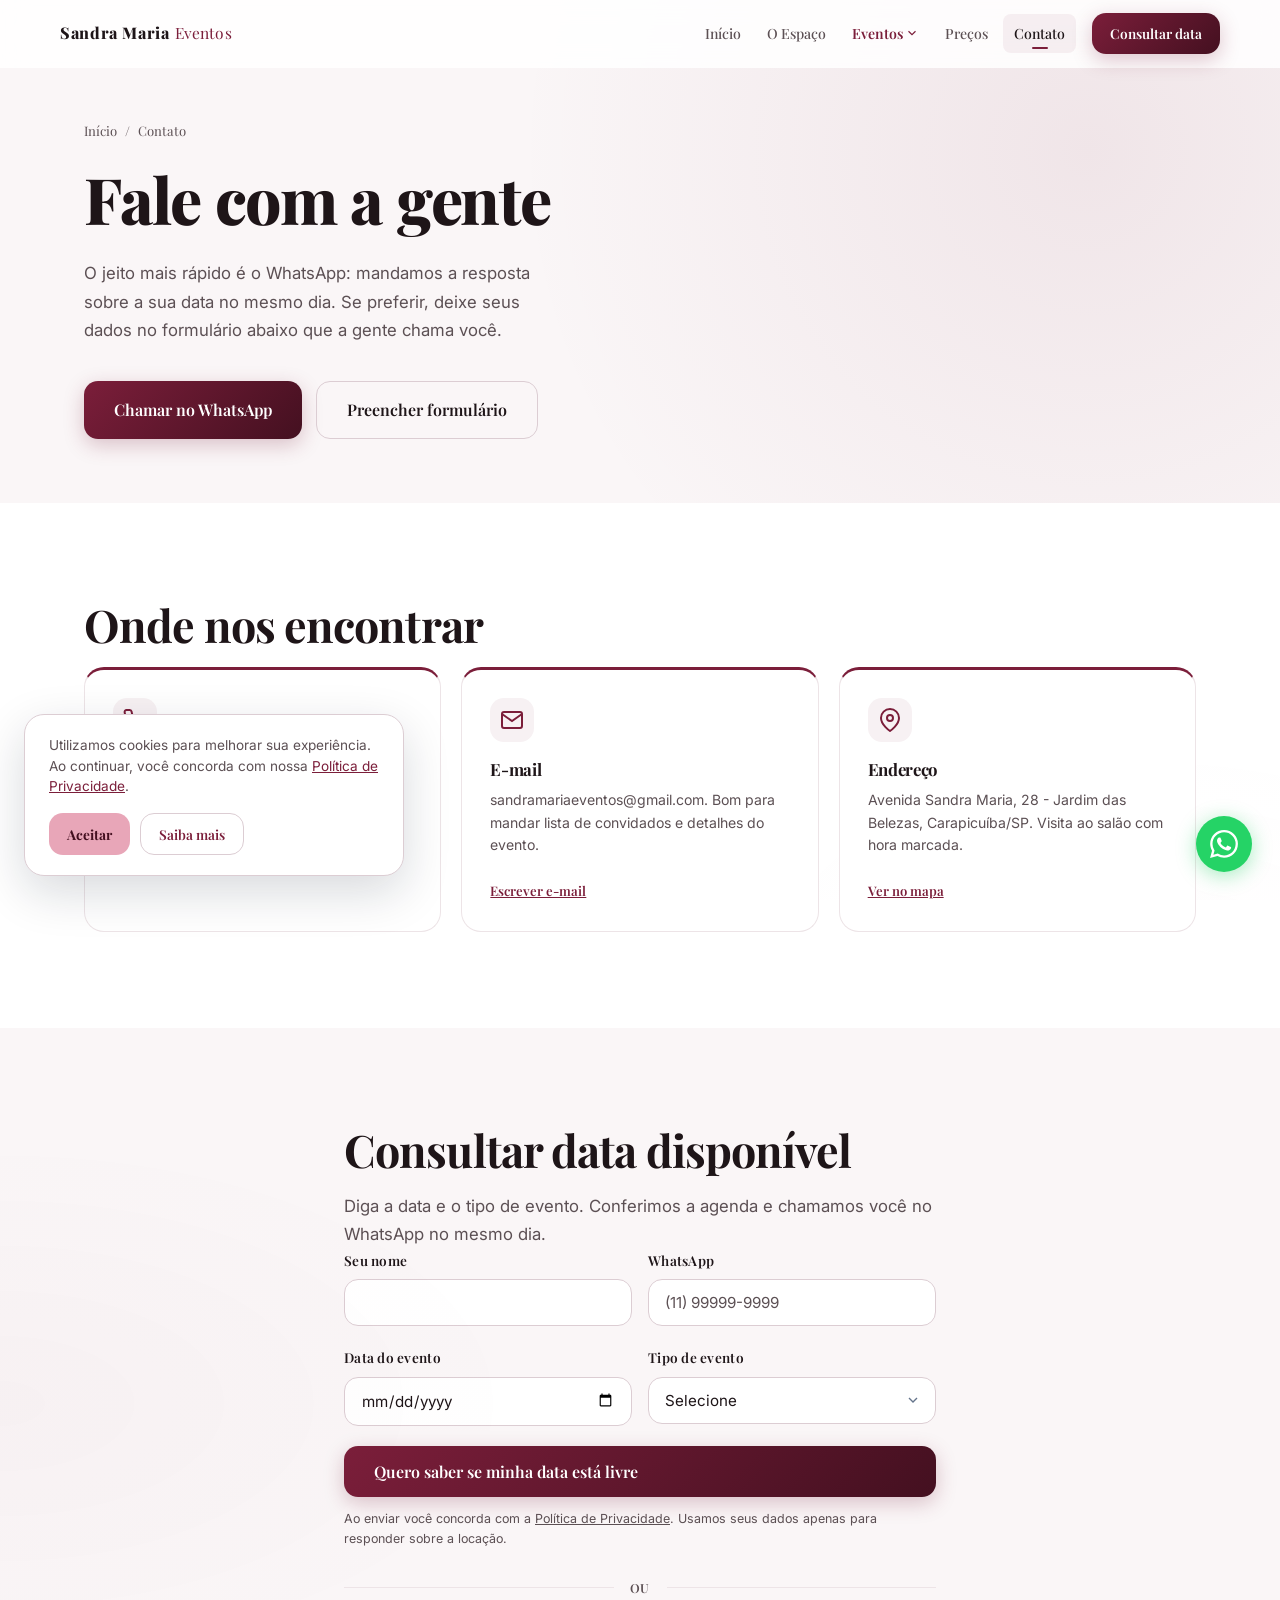
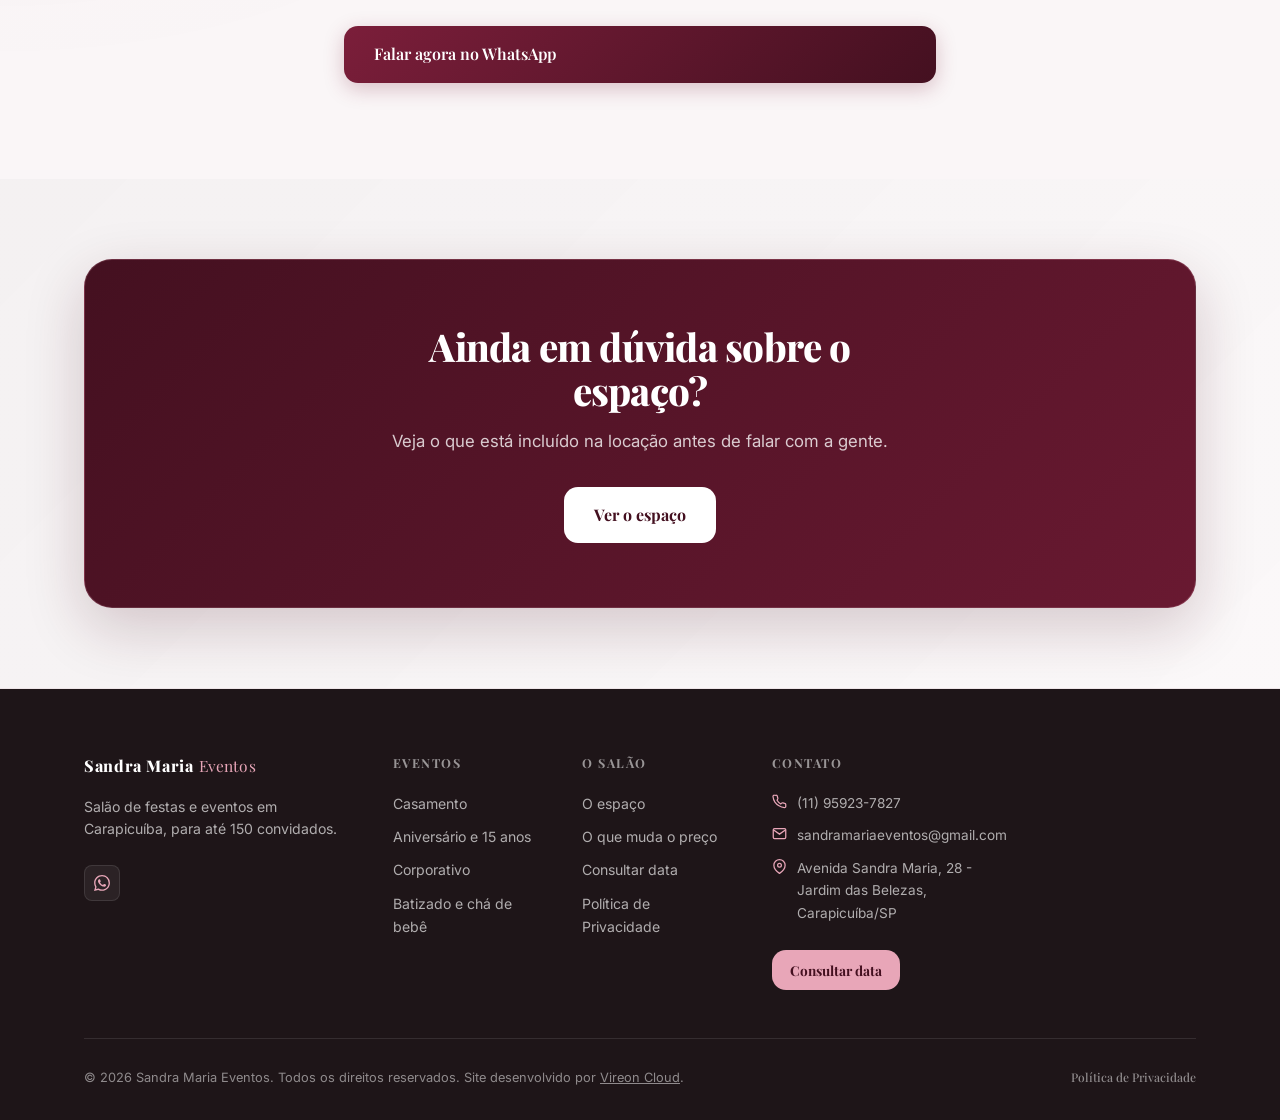
==== contato/index.html @ ad1a2544 "feat: site institucional Salao Sandra Maria Eventos Site estatico de 10 paginas para locacao do sala" ====
<!DOCTYPE html>
<html lang="pt-BR">
<head>
  <meta charset="UTF-8">
  <meta name="viewport" content="width=device-width, initial-scale=1.0">
  <meta name="description" content="Fale com o Salão Sandra Maria em Carapicuíba: WhatsApp (11) 95923-7827, e-mail e endereço na Avenida Sandra Maria, 28. Consulte a data da sua festa.">
  <meta name="theme-color" content="#7B1E3A">

  <link rel="icon" type="image/x-icon" href="/images/favicon.ico">
  <link rel="icon" type="image/svg+xml" href="/images/brand/favicon.svg">
  <link rel="icon" type="image/png" sizes="32x32" href="/images/favicon-32x32.png">
  <link rel="icon" type="image/png" sizes="16x16" href="/images/favicon-16x16.png">
  <link rel="icon" type="image/png" sizes="192x192" href="/images/favicon-192.png">
  <link rel="apple-touch-icon" sizes="180x180" href="/images/apple-touch-icon.png">
  <link rel="manifest" href="/site.webmanifest">

  <meta name="robots" content="index, follow">
  <title>Contato e Consulta de Data | Sandra Maria Eventos</title>
  <link rel="canonical" href="https://sandramariaeventos.com.br/contato">

  <meta property="og:type" content="website">
  <meta property="og:title" content="Contato e Consulta de Data | Sandra Maria Eventos">
  <meta property="og:description" content="WhatsApp (11) 95923-7827, e-mail e endereço do salão em Carapicuíba. Consulte a data da sua festa.">
  <meta property="og:url" content="https://sandramariaeventos.com.br/contato">
  <meta property="og:site_name" content="Sandra Maria Eventos">
  <meta property="og:image" content="https://sandramariaeventos.com.br/images/og-image.png">
  <meta name="twitter:card" content="summary_large_image">
  <meta name="twitter:title" content="Contato e Consulta de Data | Sandra Maria Eventos">
  <meta name="twitter:description" content="WhatsApp (11) 95923-7827, e-mail e endereço do salão em Carapicuíba. Consulte a data da sua festa.">
  <meta name="twitter:image" content="https://sandramariaeventos.com.br/images/og-image.png">

  <link rel="preconnect" href="https://fonts.googleapis.com">
  <link rel="preload" as="style" href="https://fonts.googleapis.com/css2?family=Playfair+Display:wght@600;700;800;900&family=Inter:wght@400;500;600;700&display=swap">
  <link rel="preconnect" href="https://fonts.gstatic.com" crossorigin>
  <link rel="stylesheet" href="https://fonts.googleapis.com/css2?family=Playfair+Display:wght@600;700;800;900&family=Inter:wght@400;500;600;700&display=swap" media="print" onload="this.media='all'">
  <noscript><link rel="stylesheet" href="https://fonts.googleapis.com/css2?family=Playfair+Display:wght@600;700;800;900&family=Inter:wght@400;500;600;700&display=swap"></noscript>
  <link rel="stylesheet" href="/css/styles.css">

  <script type="application/ld+json">
  {
    "@context": "https://schema.org",
    "@type": ["LocalBusiness", "EventVenue"],
    "name": "Salão de Festas e Eventos Sandra Maria",
    "url": "https://sandramariaeventos.com.br/contato",
    "description": "Contato do salão de festas Sandra Maria, em Carapicuíba/SP: WhatsApp, e-mail e endereço para consultar datas de locação.",
    "telephone": "+5511959237827",
    "email": "sandramariaeventos@gmail.com",
    "maximumAttendeeCapacity": 150,
    "areaServed": "Carapicuíba, Barueri, Osasco, Jandira e região",
    "address": {
      "@type": "PostalAddress",
      "streetAddress": "Avenida Sandra Maria, 28 - Jardim das Belezas",
      "addressLocality": "Carapicuíba",
      "addressRegion": "SP",
      "addressCountry": "BR"
    },
    "contactPoint": {
      "@type": "ContactPoint",
      "contactType": "reservas",
      "telephone": "+5511959237827",
      "email": "sandramariaeventos@gmail.com",
      "availableLanguage": "Português do Brasil"
    }
  }
  </script>
</head>
<body>

<main>

<section class="page-hero">
  <div class="container">
    <div class="page-hero__content">
      <nav class="page-hero__breadcrumb" aria-label="Trilha de navegação">
        <a href="/">Início</a> <span>/</span> Contato
      </nav>
      <h1 class="hero__title">Fale com a gente</h1>
      <p class="hero__text">
        O jeito mais rápido é o WhatsApp: mandamos a resposta sobre a sua data no mesmo dia.
        Se preferir, deixe seus dados no formulário abaixo que a gente chama você.
      </p>
      <div class="hero__actions">
        <a href="https://wa.me/5511959237827?text=Ol%C3%A1!%20Vim%20pelo%20site%20e%20quero%20consultar%20uma%20data%20no%20Sal%C3%A3o%20Sandra%20Maria." target="_blank" rel="noopener" class="btn btn--primary btn--lg">Chamar no WhatsApp</a>
        <a href="#leadForm" class="btn btn--ghost btn--lg">Preencher formulário</a>
      </div>
    </div>
  </div>
</section>

<section class="section">
  <div class="container">
    <h2 class="section-title">Onde nos encontrar</h2>
    <div class="solutions-grid sr-stagger">
      <article class="card">
        <div class="card__icon" aria-hidden="true">
          <svg width="24" height="24" viewBox="0 0 24 24" fill="none" stroke="currentColor" stroke-width="2"><path d="M22 16.92v3a2 2 0 0 1-2.18 2 19.79 19.79 0 0 1-8.63-3.07A19.5 19.5 0 0 1 4.69 13a19.79 19.79 0 0 1-3.07-8.67A2 2 0 0 1 3.6 2h3a2 2 0 0 1 2 1.72 12.84 12.84 0 0 0 .7 2.81 2 2 0 0 1-.45 2.11L8.09 9.91a16 16 0 0 0 6 6l1.27-1.27a2 2 0 0 1 2.11-.45 12.84 12.84 0 0 0 2.81.7A2 2 0 0 1 22 16.92z"/></svg>
        </div>
        <h3 class="card__title">WhatsApp e telefone</h3>
        <p class="card__text">(11) 95923-7827. É o mesmo número para ligação e mensagem.</p>
        <a href="https://wa.me/5511959237827?text=Ol%C3%A1!%20Vim%20pelo%20site%20e%20quero%20consultar%20uma%20data%20no%20Sal%C3%A3o%20Sandra%20Maria." target="_blank" rel="noopener" class="card__link">Abrir conversa</a>
      </article>

      <article class="card">
        <div class="card__icon" aria-hidden="true">
          <svg width="24" height="24" viewBox="0 0 24 24" fill="none" stroke="currentColor" stroke-width="2"><path d="M4 4h16c1.1 0 2 .9 2 2v12c0 1.1-.9 2-2 2H4c-1.1 0-2-.9-2-2V6c0-1.1.9-2 2-2z"/><polyline points="22,6 12,13 2,6"/></svg>
        </div>
        <h3 class="card__title">E-mail</h3>
        <p class="card__text">sandramariaeventos@gmail.com. Bom para mandar lista de convidados e detalhes do evento.</p>
        <a href="mailto:sandramariaeventos@gmail.com" class="card__link">Escrever e-mail</a>
      </article>

      <article class="card">
        <div class="card__icon" aria-hidden="true">
          <svg width="24" height="24" viewBox="0 0 24 24" fill="none" stroke="currentColor" stroke-width="2"><path d="M21 10c0 7-9 13-9 13s-9-6-9-13a9 9 0 0 1 18 0z"/><circle cx="12" cy="10" r="3"/></svg>
        </div>
        <h3 class="card__title">Endereço</h3>
        <p class="card__text">Avenida Sandra Maria, 28 - Jardim das Belezas, Carapicuíba/SP. Visita ao salão com hora marcada.</p>
        <a href="https://www.google.com/maps/search/?api=1&amp;query=Avenida+Sandra+Maria%2C+28+-+Jardim+das+Belezas%2C+Carapicu%C3%ADba+-+SP" target="_blank" rel="noopener" class="card__link">Ver no mapa</a>
      </article>
    </div>
  </div>
</section>

<section class="section section--alt" id="formulario">
  <div class="container" style="max-width:640px;">
    <h2 class="section-title">Consultar data disponível</h2>
    <p class="section-text">Diga a data e o tipo de evento. Conferimos a agenda e chamamos você no WhatsApp no mesmo dia.</p>

    <!-- TODO: trocar action="" pelo endpoint do Formspree quando o domínio estiver ativo. -->
    <form id="leadForm" action="" method="POST">
      <input type="hidden" name="origem" value="/contato">
      <div class="form-row">
        <div class="form-group">
          <label class="form-label" for="lf_nome">Seu nome</label>
          <input class="form-input" id="lf_nome" name="nome" type="text" required autocomplete="name">
        </div>
        <div class="form-group">
          <label class="form-label" for="lf_whats">WhatsApp</label>
          <input class="form-input" id="lf_whats" name="whatsapp" type="tel" required autocomplete="tel" placeholder="(11) 99999-9999">
        </div>
      </div>
      <div class="form-row">
        <div class="form-group">
          <label class="form-label" for="lf_data">Data do evento</label>
          <input class="form-input" id="lf_data" name="data" type="date" required>
        </div>
        <div class="form-group">
          <label class="form-label" for="lf_tipo">Tipo de evento</label>
          <select class="form-select" id="lf_tipo" name="tipo" required>
            <option value="">Selecione</option>
            <option>Casamento</option>
            <option>Aniversário</option>
            <option>15 anos</option>
            <option>Corporativo</option>
            <option>Batizado ou chá de bebê</option>
            <option>Outro</option>
          </select>
        </div>
      </div>
      <button type="submit" class="btn btn--primary btn--lg" style="width:100%;">Quero saber se minha data está livre</button>
      <p style="margin-top:12px; font-size:0.78rem; color:var(--ds-text-muted);">
        Ao enviar você concorda com a <a href="/privacidade">Política de Privacidade</a>.
        Usamos seus dados apenas para responder sobre a locação.
      </p>
    </form>

    <div id="leadSuccess" style="display:none;">
      <p class="section-text">Recebido. Vamos conferir a agenda e chamar você no WhatsApp hoje mesmo. Se preferir adiantar, chame agora: (11) 95923-7827.</p>
    </div>

    <div class="or-divider"><span>ou</span></div>
    <a href="https://wa.me/5511959237827?text=Ol%C3%A1!%20Vim%20pelo%20site%20e%20quero%20consultar%20uma%20data%20no%20Sal%C3%A3o%20Sandra%20Maria." target="_blank" rel="noopener" class="btn btn--primary btn--lg" style="width:100%;">Falar agora no WhatsApp</a>
  </div>
</section>

<section class="cta-banner">
  <div class="container">
    <div class="cta-banner__inner">
      <div class="cta-banner__text">
        <h2 class="cta-banner__title">Ainda em dúvida sobre o espaço?</h2>
        <p>Veja o que está incluído na locação antes de falar com a gente.</p>
      </div>
      <a href="/espaco" class="btn btn--white btn--lg">Ver o espaço</a>
    </div>
  </div>
</section>

</main>

<script src="/js/components.js"></script>
<script>
  initShared('/contato');
  initContactForm('leadForm', 'leadSuccess');
</script>
</body>
</html>
---- css/styles.css ----
/* ============================================================
   Sandra Maria Eventos — Design System
   Display: Playfair Display · Body: Inter
   Paleta: primária #7B1E3A · profunda #441020 · acento #E8A6B8

   Nenhum valor de marca aparece fora do :root abaixo. Para reskin,
   troque só os tokens — o resto do arquivo é estrutura.
   ============================================================ */

:root {
  /* Fundos (light) */
  --ds-bg:          #FFFFFF;
  --ds-bg-alt:      #FAF6F7;
  /* Tons profundos — hero dark, footer e CTA banner */
  --ds-navy:        #441020;
  --ds-navy-light:  #691931;
  /* Acentuação */
  --ds-blue:        #441020;
  --ds-blue-bright: #7B1E3A;
  --ds-cyan:        #7B1E3A;   /* protagonista em fundo claro */
  --ds-mint:        #7B1E3A;
  --ds-mint-dim:    rgba(123,30,58,0.06);
  --ds-mint-glow:   rgba(123,30,58,0.20);
  /* Texto (light) */
  --ds-text:        #1E1518;
  --ds-text-muted:  #5C5054;
  /* Mesmo valor por WCAG AA: tons mais claros reprovam sobre --ds-bg-alt. */
  --ds-text-dim:    #5C5054;
  /* Bordas (light) */
  --ds-border:      #EDE4E7;
  --ds-border-mid:  #DCCDD3;
  /* Cards */
  --ds-card-bg:     #FFFFFF;
  --ds-card-hover:  #FAF6F7;

  /* Estrutura — normalmente igual entre sites */
  --ds-radius-sm:   8px;
  --ds-radius:      14px;
  --ds-radius-lg:   20px;
  --ds-radius-xl:   28px;

  --ds-space-xs:    8px;
  --ds-space-sm:    12px;
  --ds-space-md:    16px;
  --ds-space-lg:    24px;
  --ds-space-xl:    40px;
  --ds-space-2xl:   64px;
  --ds-space-3xl:   96px;

  --ds-font-display: 'Playfair Display', sans-serif;
  --ds-font-body:    'Inter', sans-serif;

  --ds-transition: 240ms cubic-bezier(0.4,0,0.2,1);
  --ds-transition-slow: 480ms cubic-bezier(0.4,0,0.2,1);

  --ds-shadow-card: 0 4px 16px rgba(15,23,42,0.06), 0 1px 3px rgba(15,23,42,0.04);
  --ds-shadow-glow: 0 0 30px rgba(123,30,58,0.08);
  --ds-shadow-blue: 0 6px 20px rgba(123,30,58,0.25);

  /* Superfícies escuras: hero de capa, CTA banner e footer */
  --ds-dark-bg:        #441020;
  --ds-dark-bg-alt:    #691931;
  --ds-dark-text:      #FFFFFF;
  --ds-dark-text-mid:  rgba(255,255,255,0.78);
  --ds-dark-text-dim:  rgba(255,255,255,0.55);
  --ds-dark-border:    rgba(255,255,255,0.14);
  --ds-accent-cyan:    #E8A6B8;   /* gradientes sobre fundo escuro */
}

/* ── Reset ── */
*, *::before, *::after { box-sizing: border-box; margin: 0; padding: 0; }
html { scroll-behavior: smooth; -webkit-font-smoothing: antialiased; }
body {
  font-family: var(--ds-font-body);
  background: var(--ds-bg);
  color: var(--ds-text);
  font-size: 1rem;
  line-height: 1.65;
  overflow-x: hidden;
  min-height: 100vh;
  position: relative;
}
body::before {
  content: '';
  position: fixed;
  inset: 0;
  background:
    radial-gradient(ellipse 80% 60% at 20% -10%, rgba(123,30,58,0.03) 0%, transparent 60%),
    radial-gradient(ellipse 60% 50% at 90% 110%, rgba(232,166,184,0.025) 0%, transparent 55%);
  pointer-events: none;
  z-index: 0;
}
img { max-width: 100%; display: block; }
a { color: inherit; }
button { cursor: pointer; border: none; background: none; font-family: inherit; }
ul, ol { list-style: none; }

/* ── Container ── */
.container {
  max-width: 1160px;
  margin: 0 auto;
  padding: 0 24px;
}

/* ── Typography ── */
h1, h2, h3, h4, h5 {
  font-family: var(--ds-font-display);
  font-weight: 700;
  line-height: 1.15;
  letter-spacing: -0.02em;
  color: var(--ds-text);
}
h1 { font-size: clamp(2.4rem, 5.5vw, 4rem); font-weight: 800; }
h2 { font-size: clamp(1.8rem, 3.5vw, 2.8rem); }
h3 { font-size: clamp(1.1rem, 2vw, 1.4rem); }

.gradient-text {
  background: linear-gradient(135deg, #7B1E3A 0%, #441020 50%, #691931 100%);
  -webkit-background-clip: text;
  -webkit-text-fill-color: transparent;
  background-clip: text;
}
.section-label {
  display: inline-block;
  font-family: var(--ds-font-display);
  font-size: 0.72rem;
  font-weight: 600;
  letter-spacing: 0.15em;
  text-transform: uppercase;
  /* #7B1E3A dá só 4.07:1 sobre a pílula azul-clara; azul-escuro sobe pra 5.4:1. */
  color: var(--ds-navy-light);
  margin-bottom: 12px;
  padding: 5px 12px;
  background: rgba(123,30,58,0.08);
  border: 1px solid rgba(123,30,58,0.20);
  border-radius: 100px;
}
.section-title { margin-bottom: 16px; color: var(--ds-text); }
.section-text {
  font-size: 1.05rem;
  color: var(--ds-text-muted);
  max-width: 620px;
  line-height: 1.7;
}
.text-center { text-align: center; }
.text-center .section-text { margin: 0 auto; }

/* ── Buttons ── */
.btn {
  display: inline-flex;
  align-items: center;
  gap: 8px;
  font-family: var(--ds-font-display);
  font-weight: 600;
  border-radius: var(--ds-radius);
  transition: var(--ds-transition);
  text-decoration: none;
  white-space: nowrap;
  position: relative;
  overflow: hidden;
  cursor: pointer;
  border: none;
}
.btn::after {
  content: '';
  position: absolute;
  inset: 0;
  background: rgba(255,255,255,0);
  transition: var(--ds-transition);
}
.btn:hover::after { background: rgba(255,255,255,0.06); }

.btn--sm  { font-size: 0.85rem; padding: 9px 18px; }
.btn--md  { font-size: 0.95rem; padding: 12px 24px; }
.btn--lg  { font-size: 1rem;    padding: 15px 30px; }

.btn--primary {
  background: linear-gradient(135deg, #7B1E3A 0%, #441020 100%);
  color: #fff;
  box-shadow: var(--ds-shadow-blue);
}
.btn--primary:hover {
  transform: translateY(-2px);
  box-shadow: 0 10px 30px rgba(123,30,58,0.32);
}
.btn--ghost {
  background: transparent;
  color: var(--ds-text);
  border: 1px solid var(--ds-border-mid);
}
.btn--ghost:hover {
  border-color: var(--ds-blue-bright);
  color: var(--ds-blue-bright);
  transform: translateY(-2px);
}
/* Ghost em fundo dark (apenas cta-banner e footer permanecem dark) */
.cta-banner .btn--ghost,
.footer .btn--ghost {
  color: #fff;
  border-color: rgba(255,255,255,0.28);
}
.cta-banner .btn--ghost:hover,
.footer .btn--ghost:hover {
  background: rgba(255,255,255,0.08);
  border-color: rgba(255,255,255,0.5);
  color: #fff;
}

.btn--white {
  background: #fff;
  color: #441020;
  font-weight: 700;
}
.btn--white:hover { transform: translateY(-2px); box-shadow: 0 8px 24px rgba(255,255,255,0.4); }

.btn--cyan {
  background: var(--ds-accent-cyan);
  color: #441020;
  font-weight: 700;
}
.btn--cyan:hover { transform: translateY(-2px); box-shadow: 0 8px 24px rgba(232,166,184,0.4); }

/* ── Navbar ── */
.navbar {
  position: fixed;
  top: 0; left: 0; right: 0;
  z-index: 1000;
  padding: 0 24px;
  height: 68px;
  display: flex;
  align-items: center;
  background: rgba(255,255,255,0.85);
  backdrop-filter: blur(14px);
  -webkit-backdrop-filter: blur(14px);
  border-bottom: 1px solid transparent;
  transition: var(--ds-transition-slow);
}
.navbar.scrolled {
  background: rgba(255,255,255,0.95);
  border-bottom: 1px solid var(--ds-border);
  box-shadow: 0 4px 18px rgba(15,23,42,0.05);
}
.navbar__inner {
  max-width: 1160px;
  margin: 0 auto;
  width: 100%;
  display: flex;
  align-items: center;
  gap: 0;
}
.navbar__logo {
  display: flex;
  align-items: center;
  gap: 10px;
  text-decoration: none;
  flex-shrink: 0;
}
.navbar__logo-mark {
  flex-shrink: 0;
  transition: filter var(--ds-transition);
}
.navbar__logo:hover .navbar__logo-mark {
  filter: drop-shadow(0 0 10px rgba(123,30,58,0.35));
}
.navbar__logo-text {
  font-family: var(--ds-font-display);
  font-size: 1.05rem;
  color: var(--ds-text);
  letter-spacing: 0.01em;
  display: flex;
  align-items: baseline;
  gap: 5px;
}
.navbar__logo-text strong {
  font-weight: 800;
  color: var(--ds-text);
  letter-spacing: 0.04em;
  font-size: 1rem;
}
.navbar__logo-text span {
  font-weight: 400;
  color: var(--ds-blue-bright);
  font-size: 0.97rem;
  letter-spacing: 0.01em;
}
.navbar__nav {
  display: flex;
  align-items: center;
  gap: 4px;
  margin-left: auto;
}
.navbar__link {
  font-family: var(--ds-font-display);
  font-size: 0.88rem;
  font-weight: 500;
  color: var(--ds-text-muted);
  text-decoration: none;
  padding: 8px 11px;
  border-radius: var(--ds-radius-sm);
  transition: var(--ds-transition);
  position: relative;
  white-space: nowrap;
  display: inline-flex;
  align-items: center;
}
.navbar__link:hover, .navbar__link.active {
  color: var(--ds-text);
  background: rgba(123,30,58,0.06);
}
.navbar__link.active::after {
  content: '';
  position: absolute;
  bottom: 4px; left: 50%;
  transform: translateX(-50%);
  width: 16px; height: 2px;
  background: var(--ds-blue-bright);
  border-radius: 2px;
}

/* Pilar de destaque — Serviços Gerenciados (MSP) */
.navbar__link--pillar {
  color: var(--ds-blue-bright);
  font-weight: 600;
}
.navbar__link--pillar:hover, .navbar__link--pillar.active {
  color: var(--ds-blue);
  background: rgba(123,30,58,0.09);
}

/* Dropdown */
.navbar__dropdown { position: relative; }
.navbar__dropdown-menu {
  position: absolute;
  top: calc(100% + 8px);
  left: 50%;
  transform: translateX(-50%) translateY(-8px);
  background: #fff;
  border: 1px solid var(--ds-border);
  border-radius: var(--ds-radius);
  padding: 8px;
  min-width: 220px;
  opacity: 0;
  pointer-events: none;
  transition: var(--ds-transition);
  box-shadow: 0 16px 40px rgba(15,23,42,0.10);
}
/* Ponte invisivel: cobre o vao de 8px para o hover nao se perder no meio do caminho */
.navbar__dropdown-menu::before {
  content: '';
  position: absolute;
  top: -8px;
  left: 0;
  right: 0;
  height: 8px;
}
.navbar__dropdown:hover .navbar__dropdown-menu {
  opacity: 1;
  pointer-events: all;
  transform: translateX(-50%) translateY(0);
}
.navbar__dropdown-item {
  display: flex;
  align-items: center;
  gap: 10px;
  padding: 10px 14px;
  border-radius: var(--ds-radius-sm);
  text-decoration: none;
  color: var(--ds-text-muted);
  font-size: 0.88rem;
  font-family: var(--ds-font-display);
  font-weight: 500;
  transition: var(--ds-transition);
}
.navbar__dropdown-item:hover {
  background: var(--ds-mint-dim);
  color: var(--ds-blue-bright);
}
.navbar__dropdown-item svg { color: var(--ds-blue-bright); flex-shrink: 0; }
.navbar__cta { margin-left: 16px; flex-shrink: 0; }
.navbar__hamburger {
  display: none;
  flex-direction: column;
  gap: 5px;
  padding: 8px;
  margin-left: auto;
}
.navbar__hamburger span {
  display: block;
  width: 22px; height: 2px;
  background: var(--ds-text);
  border-radius: 2px;
  transition: var(--ds-transition);
}
.navbar__mobile-menu {
  display: none;
  position: fixed;
  inset: 68px 0 0 0;
  background: rgba(255,255,255,0.98);
  backdrop-filter: blur(20px);
  z-index: 999;
  padding: 24px;
  overflow-y: auto;
  flex-direction: column;
  gap: 8px;
  border-top: 1px solid var(--ds-border);
}
.navbar__mobile-menu.open { display: flex; }
.navbar__mobile-link {
  font-family: var(--ds-font-display);
  font-size: 1.1rem;
  font-weight: 600;
  color: var(--ds-text-muted);
  text-decoration: none;
  padding: 14px 16px;
  border-radius: var(--ds-radius);
  border: 1px solid transparent;
  transition: var(--ds-transition);
}
.navbar__mobile-link:hover {
  color: var(--ds-blue-bright);
  border-color: var(--ds-border);
  background: var(--ds-mint-dim);
}
.navbar__mobile-cta { margin-top: 16px; width: 100%; justify-content: center; }

/* ── Hero (HOME — light, padrão v2.0 Premium Light) ── */
.hero {
  padding: 140px 0 80px;
  position: relative;
  overflow: hidden;
  background: var(--ds-bg-alt);
  color: var(--ds-text);
}
.hero::before {
  content: '';
  position: absolute;
  inset: 0;
  background:
    radial-gradient(circle at 85% 25%, rgba(123,30,58,0.08) 0%, transparent 45%),
    radial-gradient(circle at 15% 90%, rgba(232,166,184,0.05) 0%, transparent 40%);
  pointer-events: none;
}
.hero h1, .hero h2, .hero h3 { color: var(--ds-text); }
.hero__grid {
  display: grid;
  grid-template-columns: 1fr 1fr;
  gap: 64px;
  align-items: center;
  position: relative;
  z-index: 1;
}
.hero__eyebrow {
  display: inline-flex;
  align-items: center;
  gap: 8px;
  font-family: var(--ds-font-display);
  font-size: 0.78rem;
  font-weight: 600;
  letter-spacing: 0.1em;
  color: var(--ds-blue-bright);
  text-transform: uppercase;
  margin-bottom: 14px;
  padding: 6px 14px;
  background: rgba(123,30,58,0.08);
  border: 1px solid rgba(123,30,58,0.20);
  border-radius: 100px;
}
.hero__kicker {
  font-family: var(--ds-font-display);
  font-size: 0.92rem;
  font-weight: 500;
  color: var(--ds-text-muted);
  margin-bottom: 20px;
  min-height: 1.5em;
}
.hero__kicker::after {
  content: '|';
  animation: blink 1s step-end infinite;
  margin-left: 2px;
  color: var(--ds-blue-bright);
}
@keyframes blink { 50% { opacity: 0; } }
.hero__title {
  margin-bottom: 24px;
  font-weight: 800;
  color: var(--ds-text);
}
.hero__title span { display: block; }
.hero__title .gradient-text {
  background: linear-gradient(135deg, #7B1E3A 0%, #441020 100%);
  -webkit-background-clip: text;
  background-clip: text;
  -webkit-text-fill-color: transparent;
}
.hero__text {
  font-size: 1.05rem;
  color: var(--ds-text-muted);
  line-height: 1.7;
  margin-bottom: 36px;
  max-width: 480px;
}
.hero__actions {
  display: flex;
  gap: 14px;
  flex-wrap: wrap;
}

/* Hero Visual */
.hero__visual {
  position: relative;
  display: flex;
  flex-direction: column;
  align-items: center;
  justify-content: center;
  gap: 20px;
}
/* Foto do salão acima do card de agenda no hero. */
.hero__photo { width: 100%; max-width: 460px; }
.float-chip {
  position: absolute;
  display: inline-flex;
  align-items: center;
  gap: 7px;
  font-family: var(--ds-font-display);
  font-size: 0.78rem;
  font-weight: 600;
  padding: 8px 14px;
  border-radius: 100px;
  border: 1px solid var(--ds-border);
  background: #fff;
  box-shadow: 0 4px 16px rgba(15,23,42,0.06);
  z-index: 10;
  animation: floatChip 4s ease-in-out infinite;
  color: var(--ds-blue-bright);
}
.float-chip.security { top: 12%; left: -10%; animation-delay: 0s; }
.float-chip.csp      { top: 8%;  right: 0%;  animation-delay: 1.3s; }
.float-chip.cloud    { bottom: 12%; right: -5%; color: var(--ds-text); animation-delay: 2.6s; }
@keyframes floatChip {
  0%, 100% { transform: translateY(0px); }
  50%       { transform: translateY(-8px); }
}

.hero-card-wrap {
  width: 100%;
  max-width: 420px;
  perspective: 1200px;
  cursor: default;
}
.hero-card {
  background: #fff;
  border: 1px solid var(--ds-border);
  border-radius: var(--ds-radius-xl);
  padding: 28px;
  box-shadow: 0 16px 50px rgba(15,23,42,0.10), 0 0 1px rgba(15,23,42,0.04);
  transition: transform 0.08s ease;
  transform-style: preserve-3d;
  position: relative;
  overflow: hidden;
}
.hero-card::before {
  content: '';
  position: absolute;
  top: 0; left: 0; right: 0;
  height: 3px;
  background: linear-gradient(90deg, transparent, var(--ds-blue-bright), transparent);
  pointer-events: none;
}
.hero-card__head {
  display: flex;
  align-items: center;
  justify-content: space-between;
  margin-bottom: 22px;
  padding-bottom: 16px;
  border-bottom: 1px solid var(--ds-border);
}
.hero-card__brand {
  display: flex;
  align-items: center;
  gap: 10px;
  font-family: var(--ds-font-display);
  font-weight: 600;
  font-size: 0.92rem;
  color: var(--ds-text);
}
.hero-card__mark {
  width: 30px; height: 30px;
  background: linear-gradient(135deg, var(--ds-blue-bright), var(--ds-navy));
  border-radius: 7px;
  display: flex; align-items: center; justify-content: center;
  font-weight: 900; font-size: 0.85rem; color: #fff;
}
.hero-card__status {
  display: flex;
  align-items: center;
  gap: 6px;
  font-size: 0.78rem;
  color: #16A34A;
  font-family: var(--ds-font-display);
  font-weight: 600;
}
.hero-card__status::before {
  content: '';
  width: 7px; height: 7px;
  background: #16A34A;
  border-radius: 50%;
  box-shadow: 0 0 8px #16A34A;
  animation: pulse-green 2s ease-in-out infinite;
}
@keyframes pulse-green {
  0%, 100% { opacity: 1; }
  50% { opacity: 0.5; }
}
.hero-card__title {
  font-size: 1.6rem;
  font-weight: 800;
  margin-bottom: 20px;
  line-height: 1.1;
  color: var(--ds-text);
}
.hero-card__title span { color: var(--ds-blue-bright); }
.console-list { display: flex; flex-direction: column; gap: 12px; }
.console-item {
  display: flex;
  align-items: center;
  gap: 14px;
  padding: 12px 14px;
  background: var(--ds-bg-alt);
  border: 1px solid var(--ds-border);
  border-radius: var(--ds-radius);
  transition: var(--ds-transition);
}
.console-item:hover {
  background: rgba(123,30,58,0.05);
  border-color: var(--ds-blue-bright);
}
.console-item__icon {
  width: 36px; height: 36px;
  background: var(--ds-mint-dim);
  border-radius: var(--ds-radius-sm);
  display: flex; align-items: center; justify-content: center;
  flex-shrink: 0;
  color: var(--ds-blue-bright);
}
.console-item div {
  display: flex;
  flex-direction: column;
  gap: 3px;
}
.console-item strong {
  font-family: var(--ds-font-display);
  font-size: 0.88rem;
  font-weight: 600;
  color: var(--ds-text);
}
.console-item span {
  font-size: 0.75rem;
  color: var(--ds-text-muted);
}

/* ── Trust Bar ── */
.trust-bar {
  padding: 20px 0;
  border-top: 1px solid var(--ds-border);
  border-bottom: 1px solid var(--ds-border);
  background: var(--ds-bg-alt);
  overflow: hidden;
}
.trust-bar__inner {
  display: flex;
  gap: 0;
  overflow: hidden;
}
.trust-bar__track {
  display: flex;
  gap: 64px;
  align-items: center;
  animation: trustScroll 24s linear infinite;
  white-space: nowrap;
  flex-shrink: 0;
}
@keyframes trustScroll {
  0% { transform: translateX(0); }
  100% { transform: translateX(-50%); }
}
.trust-bar__item {
  font-family: var(--ds-font-display);
  font-size: 0.75rem;
  font-weight: 700;
  letter-spacing: 0.14em;
  color: var(--ds-text-dim);
  text-transform: uppercase;
  transition: var(--ds-transition);
  flex-shrink: 0;
}
.trust-bar__sep {
  color: var(--ds-border-mid);
  flex-shrink: 0;
  font-size: 1.2rem;
}

/* ── Sections ── */
.section { padding: var(--ds-space-3xl) 0; position: relative; z-index: 1; }
.section--alt {
  background: var(--ds-bg-alt);
}
.section--alt::before {
  content: '';
  position: absolute;
  inset: 0;
  background:
    radial-gradient(ellipse 70% 60% at 0% 50%, rgba(123,30,58,0.025) 0%, transparent 60%);
  pointer-events: none;
}

/* ── Metrics ── */
.metrics { padding: 64px 0; position: relative; z-index: 1; }
.metrics__panel {
  display: grid;
  grid-template-columns: repeat(4, 1fr);
  gap: 1px;
  background: var(--ds-border);
  border: 1px solid var(--ds-border);
  border-radius: var(--ds-radius-lg);
  overflow: hidden;
  box-shadow: var(--ds-shadow-card);
}
.metric {
  background: #fff;
  padding: 32px 28px;
  display: flex;
  flex-direction: column;
  gap: 8px;
  transition: var(--ds-transition);
}
.metric:hover { background: var(--ds-bg-alt); }
.metric__value {
  font-family: var(--ds-font-display);
  font-size: clamp(1.6rem, 3vw, 2.2rem);
  font-weight: 800;
  background: linear-gradient(135deg, var(--ds-blue-bright) 0%, var(--ds-navy) 100%);
  -webkit-background-clip: text;
  background-clip: text;
  -webkit-text-fill-color: transparent;
  letter-spacing: -0.02em;
  line-height: 1;
}
.metric__label {
  font-size: 0.85rem;
  color: var(--ds-text-muted);
  line-height: 1.4;
}

/* ── Cards / Solutions Grid ── */
.solutions-grid {
  display: grid;
  grid-template-columns: repeat(3, 1fr);
  gap: 20px;
}
/* 4 cards: 2x2, senão sobra um card órfão na última linha. */
.solutions-grid--4 { grid-template-columns: repeat(2, 1fr); max-width: 880px; margin: 0 auto; }
.card {
  background: var(--ds-card-bg);
  border: 1px solid var(--ds-border);
  border-top: 3px solid var(--ds-blue-bright);
  border-radius: var(--ds-radius-lg);
  padding: 28px;
  position: relative;
  overflow: hidden;
  transition: var(--ds-transition-slow);
}
.card::before {
  content: '';
  position: absolute;
  top: 0; left: 0; right: 0;
  height: 2px;
  background: linear-gradient(90deg, transparent, var(--ds-accent-cyan), transparent);
  opacity: 0;
  transition: var(--ds-transition);
}
.card:hover {
  border-color: var(--ds-border-mid);
  border-top-color: var(--ds-accent-cyan);
  transform: translateY(-4px);
  box-shadow: var(--ds-shadow-card), var(--ds-shadow-glow);
}
.card:hover::before { opacity: 1; }
.card__icon {
  width: 44px; height: 44px;
  background: var(--ds-mint-dim);
  border-radius: var(--ds-radius);
  display: flex; align-items: center; justify-content: center;
  margin-bottom: 18px;
  color: var(--ds-blue-bright);
}
.card__number {
  font-family: var(--ds-font-display);
  font-size: 0.7rem;
  font-weight: 700;
  letter-spacing: 0.1em;
  color: var(--ds-text-dim);
  position: absolute;
  top: 24px; right: 24px;
}
.card__title {
  font-size: 1.05rem;
  font-weight: 700;
  margin-bottom: 10px;
  color: var(--ds-text);
}
.card__text {
  font-size: 0.88rem;
  color: var(--ds-text-muted);
  line-height: 1.6;
  margin-bottom: 20px;
}
.card__link {
  display: inline-flex;
  align-items: center;
  gap: 6px;
  font-family: var(--ds-font-display);
  font-size: 0.82rem;
  font-weight: 600;
  color: var(--ds-blue-bright);
  transition: var(--ds-transition);
}
.card:hover .card__link { gap: 10px; }

/* ── Split Layout ── */
.split {
  display: grid;
  grid-template-columns: 1fr 1fr;
  gap: 80px;
  align-items: center;
}

/* ── Fotos do salão ── */
.photo-frame {
  margin: 0;
  border-radius: var(--ds-radius-lg);
  overflow: hidden;
  border: 1px solid var(--ds-border);
  box-shadow: var(--ds-shadow-card);
  background: var(--ds-card-bg);
}
.photo-frame img { width: 100%; height: auto; }
/* Foto de apoio dentro de split: trava a altura para a foto vertical não estourar a coluna. */
.split .photo-frame img { max-height: 380px; object-fit: cover; }
.photo-frame figcaption {
  padding: 12px 18px;
  font-size: 0.84rem;
  color: var(--ds-text-muted);
}

.gallery {
  display: grid;
  grid-template-columns: repeat(3, 1fr);
  gap: 18px;
}
/* Primeira foto é panorâmica: ocupa a linha inteira. */
.gallery .photo-frame--wide { grid-column: 1 / -1; }
.gallery .photo-frame img { height: 240px; object-fit: cover; transition: var(--ds-transition); }
.gallery .photo-frame--wide img { height: 380px; }
.gallery .photo-frame:hover img { transform: scale(1.04); }

/* ── Testimonials ── */
.testimonial-carousel { position: relative; overflow: hidden; }
.testimonial-track { display: flex; transition: transform 500ms cubic-bezier(0.4,0,0.2,1); }
.testimonial-slide {
  min-width: 100%;
  padding: 48px;
  background: var(--ds-card-bg);
  border: 1px solid var(--ds-border);
  border-radius: var(--ds-radius-xl);
  position: relative;
  box-shadow: var(--ds-shadow-card);
}
.testimonial-slide::before {
  content: '"';
  position: absolute;
  top: 24px; left: 40px;
  font-family: var(--ds-font-display);
  font-size: 6rem;
  color: var(--ds-blue-bright);
  opacity: 0.12;
  line-height: 1;
}
.testimonial__quote {
  font-size: 1.1rem;
  line-height: 1.7;
  color: var(--ds-text);
  margin-bottom: 28px;
  font-style: italic;
  position: relative;
  z-index: 1;
}
.testimonial__author {
  font-family: var(--ds-font-display);
  font-weight: 700;
  color: var(--ds-text);
  font-size: 0.95rem;
}
.testimonial__role {
  font-size: 0.82rem;
  color: var(--ds-text-muted);
  margin-top: 4px;
}
.testimonial-dots {
  display: flex;
  justify-content: center;
  gap: 0;
  margin-top: 24px;
}
.testimonial-dot {
  /* Ponto continua com 8px; o padding transparente leva o alvo de toque a 24x24 (WCAG 2.5.8). */
  width: 8px; height: 8px;
  box-sizing: content-box;
  padding: 8px;
  border-radius: 50%;
  background: var(--ds-border-mid);
  background-clip: content-box;
  transition: var(--ds-transition);
  cursor: pointer;
}
.testimonial-dot.active {
  background: var(--ds-blue-bright);
  background-clip: content-box;
  width: 24px;
  border-radius: 12px;
}

/* ── Cert Badges ── */
.cert-grid {
  display: grid;
  grid-template-columns: repeat(6, 1fr);
  gap: 16px;
}
.cert-badge {
  background: var(--ds-card-bg);
  border: 1px solid var(--ds-border);
  border-radius: var(--ds-radius-lg);
  padding: 24px 16px;
  display: flex;
  flex-direction: column;
  align-items: center;
  gap: 10px;
  text-align: center;
  transition: var(--ds-transition);
  box-shadow: var(--ds-shadow-card);
}
.cert-badge:hover {
  border-color: var(--ds-border-mid);
  transform: translateY(-3px);
  box-shadow: 0 10px 28px rgba(15,23,42,0.08);
}
.cert-badge__icon {
  width: 44px; height: 44px;
  background: var(--ds-mint-dim);
  border-radius: 12px;
  display: flex; align-items: center; justify-content: center;
  color: var(--ds-blue-bright);
}
.cert-badge__name {
  font-family: var(--ds-font-display);
  font-size: 0.95rem;
  font-weight: 800;
  color: var(--ds-text);
  letter-spacing: -0.01em;
}
.cert-badge__desc {
  font-size: 0.72rem;
  color: var(--ds-text-muted);
  line-height: 1.3;
}
.cert-badge--featured {
  position: relative;
  border-color: var(--ds-border-mid);
  background: linear-gradient(180deg, var(--ds-mint-dim) 0%, var(--ds-card-bg) 55%);
  box-shadow: 0 10px 28px rgba(123,30,58,0.10);
}
.cert-badge--featured::after {
  content: "";
  position: absolute;
  inset: 0;
  border-radius: var(--ds-radius-lg);
  border: 1px solid var(--ds-mint);
  opacity: 0.5;
  pointer-events: none;
}
.cert-badge__tier {
  font-family: var(--ds-font-display);
  font-size: 0.6rem;
  font-weight: 800;
  letter-spacing: 0.08em;
  text-transform: uppercase;
  color: var(--ds-blue);
  background: rgba(123,30,58,0.10);
  padding: 3px 9px;
  border-radius: 999px;
}

/* ── Blog ── */
.blog-grid {
  display: grid;
  grid-template-columns: repeat(3, 1fr);
  gap: 24px;
}
.blog-card {
  background: var(--ds-card-bg);
  border: 1px solid var(--ds-border);
  border-radius: var(--ds-radius-lg);
  overflow: hidden;
  text-decoration: none;
  color: inherit;
  transition: var(--ds-transition-slow);
  display: flex;
  flex-direction: column;
  box-shadow: var(--ds-shadow-card);
}
.blog-card:hover {
  border-color: var(--ds-border-mid);
  transform: translateY(-4px);
  box-shadow: 0 16px 40px rgba(15,23,42,0.08);
}
.blog-card__thumb {
  aspect-ratio: 16/8;
  display: flex;
  align-items: center;
  justify-content: center;
  position: relative;
  overflow: hidden;
  background: linear-gradient(135deg, var(--ds-mint-dim) 0%, rgba(232,166,184,0.04) 100%);
}
.blog-card__body { padding: 22px; flex: 1; display: flex; flex-direction: column; gap: 8px; }
.blog-card__tag {
  display: inline-block;
  font-family: var(--ds-font-display);
  font-size: 0.7rem;
  font-weight: 700;
  letter-spacing: 0.08em;
  text-transform: uppercase;
  color: var(--ds-navy-light);
  background: rgba(123,30,58,0.08);
  border: 1px solid rgba(123,30,58,0.20);
  border-radius: 100px;
  padding: 3px 10px;
  width: fit-content;
}
.blog-card__title {
  font-size: 0.97rem;
  font-weight: 700;
  line-height: 1.35;
  color: var(--ds-text);
  flex: 1;
}
.blog-card__excerpt { font-size: 0.83rem; color: var(--ds-text-muted); line-height: 1.5; }
.blog-card__date { font-size: 0.75rem; color: var(--ds-text-dim); font-family: var(--ds-font-display); font-weight: 500; margin-top: auto; padding-top: 8px; }

/* ── CTA Banner (dark — canônico v2.0) ── */
.cta-banner {
  padding: 80px 0;
  position: relative;
  overflow: hidden;
}
.cta-banner::before {
  content: '';
  position: absolute;
  inset: 0;
  background: linear-gradient(135deg, rgba(68,16,32,0.06) 0%, rgba(123,30,58,0.03) 100%);
}
.cta-banner__inner {
  position: relative;
  z-index: 1;
  text-align: center;
  padding: 64px 48px;
  background: linear-gradient(135deg, #441020 0%, #691931 100%);
  border: 1px solid rgba(232,166,184,0.20);
  border-radius: var(--ds-radius-xl);
  box-shadow: 0 20px 60px rgba(68,16,32,0.20);
  color: #fff;
}
.cta-banner__inner h2,
.cta-banner__inner h3 { color: #fff; }
.cta-banner__title {
  font-size: clamp(1.6rem, 3vw, 2.4rem);
  font-weight: 800;
  margin-bottom: 16px;
}
.cta-banner__text {
  font-size: 1.05rem;
  color: rgba(255,255,255,0.78);
  max-width: 520px;
  margin: 0 auto 32px;
  line-height: 1.6;
}

/* ── FAQ ── */
.faq-list { max-width: 760px; margin: 0 auto; display: flex; flex-direction: column; gap: 12px; }
.faq-item {
  background: var(--ds-card-bg);
  border: 1px solid var(--ds-border);
  border-radius: var(--ds-radius);
  overflow: hidden;
  transition: var(--ds-transition);
  box-shadow: 0 1px 3px rgba(15,23,42,0.04);
}
.faq-item.open { border-color: var(--ds-blue-bright); box-shadow: 0 4px 16px rgba(123,30,58,0.10); }
.faq-question {
  display: flex;
  align-items: center;
  justify-content: space-between;
  width: 100%;
  padding: 20px 24px;
  text-align: left;
  font-family: var(--ds-font-display);
  font-size: 0.97rem;
  font-weight: 600;
  color: var(--ds-text);
  gap: 16px;
  transition: var(--ds-transition);
}
.faq-question:hover { color: var(--ds-blue-bright); }
.faq-question svg {
  flex-shrink: 0;
  color: var(--ds-text-muted);
  transition: transform var(--ds-transition);
}
.faq-item.open .faq-question svg { transform: rotate(180deg); color: var(--ds-blue-bright); }
.faq-answer {
  max-height: 0;
  overflow: hidden;
  transition: max-height 380ms cubic-bezier(0.4,0,0.2,1);
}
.faq-item.open .faq-answer { max-height: 400px; }
.faq-answer__inner {
  padding: 0 24px 20px;
  font-size: 0.93rem;
  color: var(--ds-text-muted);
  line-height: 1.7;
}

/* ── Advantages List ── */
.advantages-list { display: flex; flex-direction: column; gap: 18px; }
.advantage-item {
  display: flex;
  align-items: flex-start;
  gap: 14px;
  padding: 18px;
  border-radius: var(--ds-radius);
  border: 1px solid transparent;
  transition: var(--ds-transition);
}
.advantage-item:hover { background: var(--ds-bg-alt); border-color: var(--ds-border); }
.advantage-item__icon {
  width: 32px; height: 32px;
  background: var(--ds-mint-dim);
  border-radius: 8px;
  display: flex; align-items: center; justify-content: center;
  flex-shrink: 0;
  color: var(--ds-blue-bright);
  margin-top: 2px;
}
.advantage-item strong { display: block; font-family: var(--ds-font-display); font-size: 0.97rem; font-weight: 600; margin-bottom: 4px; color: var(--ds-text); }
.advantage-item p { font-size: 0.87rem; color: var(--ds-text-muted); line-height: 1.5; }

/* ── Pillars Card ── */
.pillars-card {
  background: var(--ds-card-bg);
  border: 1px solid var(--ds-border);
  border-radius: var(--ds-radius-xl);
  padding: 36px;
  box-shadow: var(--ds-shadow-card);
}
.pillars-grid {
  display: grid;
  grid-template-columns: 1fr 1fr;
  gap: 16px;
  margin-top: 24px;
}
.pillar-item {
  padding: 20px;
  background: var(--ds-bg-alt);
  border: 1px solid var(--ds-border);
  border-radius: var(--ds-radius);
  text-align: center;
  transition: var(--ds-transition);
}
.pillar-item:hover { background: var(--ds-mint-dim); border-color: var(--ds-blue-bright); }
.pillar-item__emoji { font-size: 1.6rem; margin-bottom: 10px; display: block; }
.pillar-item strong { font-family: var(--ds-font-display); font-size: 0.88rem; font-weight: 600; color: var(--ds-text); display: block; }
.pillar-item__desc { display: block; margin-top: 8px; font-size: 0.78rem; line-height: 1.45; color: var(--ds-text-muted); }

/* ── Footer (dark — closing institucional v2.0) ── */
.footer {
  background: #1E1518;
  border-top: 1px solid var(--ds-border);
  padding: 64px 0 32px;
  position: relative;
  z-index: 1;
  color: rgba(255,255,255,0.78);
}
.footer__grid {
  display: grid;
  grid-template-columns: 1.8fr 1fr 1fr 1fr 1fr;
  gap: 40px;
  margin-bottom: 48px;
}
.footer .navbar__logo-text strong,
.footer .navbar__logo-text { color: #fff; }
.footer .navbar__logo-text span { color: var(--ds-accent-cyan); }
.footer__brand-tagline {
  font-size: 0.88rem;
  color: rgba(255,255,255,0.65);
  line-height: 1.6;
  margin: 16px 0 24px;
  max-width: 260px;
}
.footer__social {
  display: flex;
  gap: 10px;
}
.footer__social-btn {
  width: 36px; height: 36px;
  background: rgba(255,255,255,0.06);
  border-radius: var(--ds-radius-sm);
  display: flex; align-items: center; justify-content: center;
  color: var(--ds-accent-cyan);
  text-decoration: none;
  border: 1px solid rgba(255,255,255,0.10);
  transition: var(--ds-transition);
}
.footer__social-btn:hover { background: var(--ds-accent-cyan); color: #441020; border-color: var(--ds-accent-cyan); }
.footer__col-title {
  font-family: var(--ds-font-display);
  font-size: 0.78rem;
  font-weight: 700;
  letter-spacing: 0.12em;
  text-transform: uppercase;
  color: rgba(255,255,255,0.55);
  margin-bottom: 18px;
}
.footer__links { display: flex; flex-direction: column; gap: 10px; }
.footer__link {
  font-size: 0.88rem;
  color: rgba(255,255,255,0.65);
  text-decoration: none;
  transition: var(--ds-transition);
  display: inline-flex;
  align-items: center;
  gap: 6px;
}
.footer__link:hover { color: var(--ds-accent-cyan); }
.footer__contact-item {
  display: flex;
  align-items: flex-start;
  gap: 10px;
  font-size: 0.85rem;
  color: rgba(255,255,255,0.65);
  margin-bottom: 10px;
}
.footer__contact-item svg { color: var(--ds-accent-cyan); flex-shrink: 0; margin-top: 2px; }
.footer__bottom {
  padding-top: 28px;
  border-top: 1px solid rgba(255,255,255,0.10);
  display: flex;
  align-items: center;
  justify-content: space-between;
  flex-wrap: wrap;
  gap: 12px;
}
.footer__copy { font-size: 0.8rem; color: rgba(255,255,255,0.50); }
.footer__cnpj {
  font-size: 0.75rem;
  color: rgba(255,255,255,0.50);
  font-family: var(--ds-font-display);
  font-weight: 500;
}

/* ── WhatsApp Float ── */
.whatsapp-fab {
  position: fixed;
  bottom: 28px;
  right: 28px;
  z-index: 900;
}
.whatsapp-float {
  position: relative;
  width: 56px; height: 56px;
  background: #25D366;
  border-radius: 50%;
  display: flex; align-items: center; justify-content: center;
  box-shadow: 0 4px 20px rgba(37,211,102,0.4);
  text-decoration: none;
  transition: var(--ds-transition);
  animation: floatWA 3s ease-in-out infinite;
}
.whatsapp-float:hover {
  transform: scale(1.1) translateY(-3px);
  box-shadow: 0 8px 28px rgba(37,211,102,0.5);
}
@keyframes floatWA {
  0%, 100% { transform: translateY(0); }
  50% { transform: translateY(-5px); }
}

/* ── Cookie Banner ── */
.cookie-banner {
  position: fixed;
  bottom: 24px;
  left: 24px;
  max-width: 380px;
  background: #fff;
  border: 1px solid var(--ds-border-mid);
  border-radius: var(--ds-radius-lg);
  padding: 20px 24px;
  z-index: 800;
  box-shadow: 0 16px 48px rgba(15,23,42,0.16);
  transform: translateY(0);
  transition: var(--ds-transition-slow);
}
.cookie-banner.hidden { transform: translateY(120%); opacity: 0; pointer-events: none; }
.cookie-banner p { font-size: 0.85rem; color: var(--ds-text-muted); line-height: 1.5; margin-bottom: 16px; }
.cookie-banner a { color: var(--ds-blue-bright); }
.cookie-banner__actions { display: flex; gap: 10px; }

/* ── Form ── */
.form-group { margin-bottom: 20px; }
.form-label {
  display: block;
  font-family: var(--ds-font-display);
  font-size: 0.85rem;
  font-weight: 600;
  color: var(--ds-text);
  margin-bottom: 8px;
  letter-spacing: 0.02em;
}
.form-label span { color: var(--ds-blue-bright); }
.form-input, .form-select, .form-textarea {
  width: 100%;
  background: #fff;
  border: 1px solid var(--ds-border-mid);
  border-radius: var(--ds-radius);
  padding: 13px 16px;
  font-family: var(--ds-font-body);
  font-size: 0.95rem;
  color: var(--ds-text);
  transition: var(--ds-transition);
  outline: none;
  -webkit-appearance: none;
}
.form-input::placeholder, .form-textarea::placeholder { color: var(--ds-text-dim); }
.form-input:focus, .form-select:focus, .form-textarea:focus {
  border-color: var(--ds-blue-bright);
  box-shadow: 0 0 0 3px rgba(123,30,58,0.12);
}
.form-select {
  background-image: url("data:image/svg+xml,%3Csvg xmlns='http://www.w3.org/2000/svg' width='16' height='16' viewBox='0 0 24 24' fill='none' stroke='%2364748B' stroke-width='2'%3E%3Cpolyline points='6 9 12 15 18 9'/%3E%3C/svg%3E");
  background-repeat: no-repeat;
  background-position: right 14px center;
  padding-right: 40px;
  cursor: pointer;
}
.form-select option { background: #fff; color: var(--ds-text); }
.form-textarea { resize: vertical; min-height: 120px; }
.form-row { display: grid; grid-template-columns: 1fr 1fr; gap: 16px; }

/* ── Hero interno (páginas de solução) — light ── */
.page-hero {
  padding: 120px 0 64px;
  position: relative;
  overflow: hidden;
  background: var(--ds-bg-alt);
  color: var(--ds-text);
}
.page-hero::before {
  content: '';
  position: absolute;
  inset: 0;
  background:
    radial-gradient(circle at 85% 30%, rgba(123,30,58,0.08) 0%, transparent 50%);
  pointer-events: none;
}
.page-hero h1, .page-hero h2, .page-hero h3 { color: var(--ds-text); }
.page-hero__content { max-width: 680px; position: relative; z-index: 1; }
.page-hero__breadcrumb {
  display: flex;
  align-items: center;
  gap: 8px;
  font-size: 0.82rem;
  color: var(--ds-text-muted);
  margin-bottom: 20px;
  font-family: var(--ds-font-display);
}
.page-hero__breadcrumb a { color: var(--ds-text-muted); text-decoration: none; }
.page-hero__breadcrumb a:hover { color: var(--ds-blue-bright); }
.page-hero__breadcrumb span { color: var(--ds-text-dim); }

/* ── Scroll Reveal ── */
/* Visível por padrão (LCP-safe): nada fica escondido esperando o JS.
   O JS esconde (.sr-hidden) só o que está ABAIXO da dobra e revela (.visible) no scroll. */
.sr-up {
  opacity: 1;
  transform: none;
}
.sr-up.sr-hidden {
  opacity: 0;
  transform: translateY(32px);
}
.sr-up.visible {
  opacity: 1;
  transform: translateY(0);
  transition: opacity 640ms cubic-bezier(0.4,0,0.2,1), transform 640ms cubic-bezier(0.4,0,0.2,1);
}
.sr-stagger > * {
  opacity: 1;
  transform: none;
}
.sr-stagger.sr-hidden > * {
  opacity: 0;
  transform: translateY(28px);
}
.sr-stagger.visible > * {
  opacity: 1;
  transform: translateY(0);
  transition: opacity 560ms cubic-bezier(0.4,0,0.2,1), transform 560ms cubic-bezier(0.4,0,0.2,1);
}
.sr-stagger.visible > *:nth-child(1)  { transition-delay: 0ms; }
.sr-stagger.visible > *:nth-child(2)  { transition-delay: 80ms; }
.sr-stagger.visible > *:nth-child(3)  { transition-delay: 160ms; }
.sr-stagger.visible > *:nth-child(4)  { transition-delay: 240ms; }
.sr-stagger.visible > *:nth-child(5)  { transition-delay: 320ms; }
.sr-stagger.visible > *:nth-child(6)  { transition-delay: 400ms; }
.sr-stagger.visible > *:nth-child(7)  { transition-delay: 480ms; }
.sr-stagger.visible > *:nth-child(8)  { transition-delay: 560ms; }

/* ── Sobre page extras ── */
.team-card {
  background: var(--ds-card-bg);
  border: 1px solid var(--ds-border);
  border-radius: var(--ds-radius-lg);
  padding: 32px;
  text-align: center;
  transition: var(--ds-transition);
  box-shadow: var(--ds-shadow-card);
}
.team-card:hover { border-color: var(--ds-border-mid); transform: translateY(-4px); box-shadow: 0 16px 40px rgba(15,23,42,0.08); }
.team-card__avatar {
  width: 80px; height: 80px;
  background: linear-gradient(135deg, var(--ds-blue-bright), var(--ds-navy));
  border-radius: 50%;
  display: flex; align-items: center; justify-content: center;
  margin: 0 auto 18px;
  font-family: var(--ds-font-display);
  font-size: 1.8rem;
  font-weight: 900;
  color: #fff;
  box-shadow: 0 8px 24px rgba(123,30,58,0.25);
}
.team-card__name { font-size: 1.05rem; font-weight: 700; margin-bottom: 4px; color: var(--ds-text); }
.team-card__role { font-size: 0.83rem; color: var(--ds-blue-bright); font-family: var(--ds-font-display); font-weight: 600; margin-bottom: 12px; }
.team-card__bio { font-size: 0.85rem; color: var(--ds-text-muted); line-height: 1.55; }
.timeline { display: flex; flex-direction: column; gap: 0; max-width: 640px; }
.timeline-item { display: flex; gap: 24px; position: relative; }
.timeline-item:not(:last-child)::after {
  content: '';
  position: absolute;
  left: 18px; top: 44px;
  width: 2px;
  bottom: -1px;
  background: var(--ds-border);
}
.timeline-item__dot {
  width: 36px; height: 36px;
  border-radius: 50%;
  background: var(--ds-mint-dim);
  border: 2px solid var(--ds-blue-bright);
  display: flex; align-items: center; justify-content: center;
  flex-shrink: 0;
  color: var(--ds-blue-bright);
  z-index: 1;
}
.timeline-item__content { padding-bottom: 36px; }
.timeline-item__year {
  font-family: var(--ds-font-display);
  font-size: 0.78rem;
  font-weight: 700;
  color: var(--ds-blue-bright);
  letter-spacing: 0.08em;
  margin-bottom: 4px;
}
.timeline-item__title { font-size: 0.97rem; font-weight: 700; margin-bottom: 6px; color: var(--ds-text); }
.timeline-item__text { font-size: 0.85rem; color: var(--ds-text-muted); line-height: 1.55; }

/* ── Responsive ── */
@media (max-width: 1024px) {
  .cert-grid { grid-template-columns: repeat(3, 1fr); }
  .footer__grid { grid-template-columns: 1fr 1fr; }
}

@media (max-width: 860px) {
  .hero__grid { grid-template-columns: 1fr; gap: 48px; }
  .hero { padding: 120px 0 60px; }
  .float-chip { display: none; }
  .solutions-grid { grid-template-columns: 1fr 1fr; }
  .split { grid-template-columns: 1fr; gap: 48px; }
  .metrics__panel { grid-template-columns: 1fr 1fr; }
  .blog-grid { grid-template-columns: 1fr 1fr; }
  .gallery { grid-template-columns: 1fr 1fr; }
  .gallery .photo-frame--wide img { height: 280px; }
}

/* Navbar colapsa para hambúrguer mais cedo (1120px) para acomodar o pilar
   "Serviços Gerenciados" sem estourar o botão de CTA. */
@media (max-width: 1120px) {
  .navbar__nav { display: none; }
  .navbar__cta { display: none; }
  .navbar__hamburger { display: flex; }
}

@media (max-width: 580px) {
  .solutions-grid { grid-template-columns: 1fr; }
  .blog-grid { grid-template-columns: 1fr; }
  .cert-grid { grid-template-columns: repeat(2, 1fr); }
  .metrics__panel { grid-template-columns: 1fr 1fr; }
  .form-row { grid-template-columns: 1fr; }
  .cta-banner__inner { padding: 40px 24px; }
  .testimonial-slide { padding: 32px 24px; }
  .hero__actions { flex-direction: column; }
  .hero__actions .btn { width: 100%; justify-content: center; }
  .footer__grid { grid-template-columns: 1fr; gap: 32px; }
  .gallery { grid-template-columns: 1fr; }
  .gallery .photo-frame img,
  .gallery .photo-frame--wide img { height: 220px; }
}

/* ── Utility ── */
.mt-auto { margin-top: auto; }
.hidden { display: none !important; }
.sr-only { position: absolute; width: 1px; height: 1px; overflow: hidden; clip: rect(0,0,0,0); }

/* ── Skip link (a11y): só aparece ao receber foco pelo teclado ── */
.skip-link {
  position: absolute;
  left: 16px;
  top: -100px;
  z-index: 2000;
  padding: 12px 20px;
  background: var(--ds-blue);
  color: #fff;
  font-family: var(--ds-font-display);
  font-weight: 600;
  font-size: 0.9rem;
  border-radius: var(--ds-radius);
  text-decoration: none;
  transition: top 0.15s ease;
}
.skip-link:focus { top: 16px; outline: 2px solid var(--ds-mint); outline-offset: 2px; }
main:focus { outline: none; }

/* ── Express Form (home hero — light context) ── */
.express-form {
  background: #fff;
  border: 1px solid var(--ds-border);
  border-radius: var(--ds-radius-xl);
  padding: 28px 32px;
  box-shadow: 0 12px 40px rgba(15,23,42,0.08);
  margin-top: 28px;
}
.express-form__label {
  font-family: var(--ds-font-display);
  font-size: 0.75rem;
  font-weight: 700;
  letter-spacing: 0.1em;
  text-transform: uppercase;
  color: var(--ds-blue-bright);
  margin-bottom: 14px;
  display: flex;
  align-items: center;
  gap: 8px;
}
.express-form__label::before {
  content: '';
  width: 6px; height: 6px;
  border-radius: 50%;
  background: var(--ds-blue-bright);
  box-shadow: 0 0 8px var(--ds-blue-bright);
  animation: pulse-green 2s ease-in-out infinite;
}
.express-form__row {
  display: grid;
  grid-template-columns: 1fr 1fr 1.2fr auto;
  gap: 10px;
  align-items: end;
}
.express-form__field { display: flex; flex-direction: column; gap: 5px; }
.express-form__field-label { font-size: 0.72rem; color: var(--ds-text-muted); font-family: var(--ds-font-display); font-weight: 500; }
.express-form__input {
  background: var(--ds-bg-alt);
  border: 1px solid var(--ds-border-mid);
  border-radius: var(--ds-radius);
  padding: 10px 13px;
  font-family: var(--ds-font-body);
  font-size: 0.88rem;
  color: var(--ds-text);
  outline: none;
  transition: var(--ds-transition);
  width: 100%;
}
.express-form__input::placeholder { color: var(--ds-text-dim); }
.express-form__input:focus {
  background: #fff;
  border-color: var(--ds-blue-bright);
  box-shadow: 0 0 0 3px rgba(123,30,58,0.12);
}
.express-form__select {
  background: var(--ds-bg-alt);
  border: 1px solid var(--ds-border-mid);
  border-radius: var(--ds-radius);
  padding: 10px 13px;
  font-family: var(--ds-font-body);
  font-size: 0.88rem;
  color: var(--ds-text);
  outline: none;
  width: 100%;
  cursor: pointer;
  -webkit-appearance: none;
  background-image: url("data:image/svg+xml,%3Csvg xmlns='http://www.w3.org/2000/svg' width='14' height='14' viewBox='0 0 24 24' fill='none' stroke='%2364748B' stroke-width='2'%3E%3Cpolyline points='6 9 12 15 18 9'/%3E%3C/svg%3E");
  background-repeat: no-repeat;
  background-position: right 12px center;
  padding-right: 34px;
  transition: var(--ds-transition);
}
.express-form__select:focus {
  background-color: #fff;
  border-color: var(--ds-blue-bright);
  box-shadow: 0 0 0 3px rgba(123,30,58,0.12);
}
.express-form__select option { background: #fff; color: var(--ds-text); }
.express-form__note { font-size: 0.7rem; color: var(--ds-text-dim); margin-top: 9px; }

@media (max-width: 900px) {
  .express-form__row { grid-template-columns: 1fr 1fr; }
  .express-form__row .btn { grid-column: 1 / -1; width: 100%; justify-content: center; }
}
@media (max-width: 560px) {
  .express-form__row { grid-template-columns: 1fr; }
  .express-form { padding: 20px 18px; }
}

/* ── Microsoft Partner Badge ── */
.partner-badge {
  display: inline-flex;
  align-items: center;
  gap: 10px;
  padding: 7px 16px 7px 10px;
  background: rgba(123,30,58,0.06);
  border: 1px solid rgba(123,30,58,0.20);
  border-radius: var(--ds-radius);
  text-decoration: none;
  transition: var(--ds-transition);
}
.partner-badge:hover { background: rgba(123,30,58,0.10); border-color: rgba(123,30,58,0.35); }
.partner-badge__top { font-size: 0.6rem; font-family: var(--ds-font-display); font-weight: 500; color: var(--ds-text-muted); letter-spacing: 0.04em; line-height: 1; display: block; }
.partner-badge__bottom { font-size: 0.78rem; font-family: var(--ds-font-display); font-weight: 700; color: var(--ds-text); letter-spacing: -0.01em; line-height: 1.3; display: block; }

/* ── Social Proof Bar ── */
.social-proof-bar {
  display: flex;
  align-items: center;
  gap: 28px;
  padding: 14px 22px;
  background: #fff;
  border: 1px solid var(--ds-border);
  border-radius: var(--ds-radius-lg);
  flex-wrap: wrap;
  box-shadow: 0 4px 12px rgba(15,23,42,0.04);
}
.sp-item { display: flex; align-items: center; gap: 10px; }
.sp-item__val {
  font-family: var(--ds-font-display);
  font-size: 1.25rem;
  font-weight: 800;
  background: linear-gradient(135deg, var(--ds-blue-bright) 0%, var(--ds-navy) 100%);
  -webkit-background-clip: text;
  background-clip: text;
  -webkit-text-fill-color: transparent;
}
.sp-item__label { font-size: 0.76rem; color: var(--ds-text-muted); line-height: 1.35; }
.sp-divider { width: 1px; height: 28px; background: var(--ds-border); flex-shrink: 0; }

@media (max-width: 640px) {
  .social-proof-bar { gap: 14px; padding: 12px 16px; }
  .sp-divider { display: none; }
  .sp-item__val { font-size: 1.05rem; }
}

/* ── Lead Magnet ── */
.lead-magnet {
  background: linear-gradient(135deg, rgba(123,30,58,0.06) 0%, rgba(232,166,184,0.03) 100%);
  border: 1px solid var(--ds-border);
  border-radius: var(--ds-radius-lg);
  padding: 18px 24px;
  display: flex;
  align-items: center;
  gap: 18px;
  margin-top: var(--ds-space-xl);
  flex-wrap: wrap;
  transition: var(--ds-transition);
}
.lead-magnet:hover { border-color: var(--ds-blue-bright); }
.lead-magnet__icon { width: 48px; height: 48px; background: var(--ds-mint-dim); border-radius: var(--ds-radius); display: flex; align-items: center; justify-content: center; color: var(--ds-blue-bright); flex-shrink: 0; }
.lead-magnet__text { flex: 1; min-width: 180px; }
.lead-magnet__title { font-family: var(--ds-font-display); font-size: 0.93rem; font-weight: 700; margin-bottom: 3px; color: var(--ds-text); }
.lead-magnet__desc { font-size: 0.8rem; color: var(--ds-text-muted); }

/* ── Testimonial upgrades ── */
.testimonial__stars { color: #FFB800; font-size: 0.88rem; letter-spacing: 1px; margin-bottom: 6px; display: block; }
.testimonial__meta { display: flex; align-items: center; gap: 14px; margin-top: 22px; }
.testimonial__avatar { width: 48px; height: 48px; border-radius: 50%; display: flex; align-items: center; justify-content: center; font-family: var(--ds-font-display); font-weight: 800; font-size: 1.1rem; color: #fff; flex-shrink: 0; }
.testimonial__info { display: flex; flex-direction: column; gap: 1px; }
.testimonial__author { font-family: var(--ds-font-display); font-weight: 700; color: var(--ds-text); font-size: 0.93rem; }
.testimonial__company { font-size: 0.76rem; color: var(--ds-blue-bright); font-family: var(--ds-font-display); font-weight: 600; }
.testimonial__role { font-size: 0.76rem; color: var(--ds-text-muted); }

/* ── Contato page: urgency bar ── */
.urgency-bar {
  background: linear-gradient(135deg, rgba(255,169,77,0.10) 0%, rgba(255,107,107,0.06) 100%);
  border: 1px solid rgba(255,169,77,0.30);
  border-radius: var(--ds-radius);
  padding: 12px 20px;
  display: flex;
  align-items: center;
  gap: 12px;
  margin-bottom: 24px;
}
.urgency-bar__dot { width: 8px; height: 8px; border-radius: 50%; background: #F59E0B; box-shadow: 0 0 8px #F59E0B; animation: pulse-green 1.5s ease-in-out infinite; flex-shrink: 0; }
.urgency-bar p { font-size: 0.85rem; color: var(--ds-text); font-family: var(--ds-font-display); font-weight: 500; }
.urgency-bar strong { color: #D97706; }

/* ── Bookings embed card ── */
.bookings-card {
  background: var(--ds-card-bg);
  border: 1px solid var(--ds-border);
  border-radius: var(--ds-radius-lg);
  padding: 28px;
  text-align: center;
  transition: var(--ds-transition);
  box-shadow: var(--ds-shadow-card);
}
.bookings-card:hover { border-color: var(--ds-blue-bright); box-shadow: 0 12px 32px rgba(123,30,58,0.10); }
.bookings-card__icon { width: 56px; height: 56px; background: var(--ds-mint-dim); border-radius: var(--ds-radius); display: flex; align-items: center; justify-content: center; margin: 0 auto 16px; color: var(--ds-blue-bright); }
.bookings-card__title { font-size: 1rem; font-weight: 700; margin-bottom: 8px; color: var(--ds-text); }
.bookings-card__desc { font-size: 0.85rem; color: var(--ds-text-muted); line-height: 1.6; margin-bottom: 20px; }
.bookings-card__tag { display: inline-block; font-size: 0.7rem; font-family: var(--ds-font-display); font-weight: 700; letter-spacing: 0.06em; text-transform: uppercase; color: var(--ds-blue-bright); background: rgba(123,30,58,0.08); border: 1px solid rgba(123,30,58,0.20); border-radius: 100px; padding: 3px 10px; margin-bottom: 16px; }

/* ── Or divider ── */
.or-divider { display: flex; align-items: center; gap: 16px; margin: 28px 0; }
.or-divider::before, .or-divider::after { content: ''; flex: 1; height: 1px; background: var(--ds-border); }
.or-divider span { font-size: 0.78rem; color: var(--ds-text-dim); font-family: var(--ds-font-display); font-weight: 600; text-transform: uppercase; letter-spacing: 0.08em; white-space: nowrap; }

/* ── Secondary CTA Block Global ── */
.secondary-cta-block {
  transition: var(--ds-transition);
}
.secondary-cta-block:hover {
  border-color: var(--ds-blue-bright) !important;
  box-shadow: var(--ds-shadow-glow);
}
@media (max-width: 640px) {
  .secondary-cta-block {
    flex-direction: column;
    text-align: center;
  }
  .secondary-cta-block .btn {
    width: 100%;
    justify-content: center;
  }
}

/* ── Tabela comparativa global (.compare-table) ── */
.compare-wrap { max-width: 860px; margin: 0 auto; overflow-x: auto; }
.compare-table { width: 100%; border-collapse: separate; border-spacing: 0; table-layout: fixed; min-width: 620px; background: var(--ds-card-bg); border: 1px solid var(--ds-border); border-radius: var(--ds-radius-lg); overflow: hidden; }
.compare-table col.compare-col--label { width: 30%; }
.compare-table col.compare-col--data { width: 35%; }
.compare-table th, .compare-table td { padding: 14px 20px; text-align: left; font-size: 0.9rem; vertical-align: top; border-bottom: 1px solid var(--ds-border); }
.compare-table thead th { font-family: var(--ds-font-display); font-weight: 700; font-size: 0.86rem; color: var(--ds-text); background: var(--ds-mint-dim); border-bottom: 1px solid var(--ds-border-mid); }
.compare-table tbody td:first-child { font-weight: 600; color: var(--ds-text); }
.compare-table td { color: var(--ds-text-muted); line-height: 1.5; }
.compare-table tbody tr:last-child th, .compare-table tbody tr:last-child td { border-bottom: none; }
.compare-table .col-highlight { border-left: 1px solid var(--ds-border); background: rgba(123,30,58,0.04); }
.compare-table thead .col-highlight { color: var(--ds-blue); background: rgba(123,30,58,0.09); }
.compare-table tbody tr:last-child td { font-weight: 500; }
@media (max-width: 600px) { .compare-table th, .compare-table td { padding: 12px 14px; font-size: 0.84rem; } }

/* ── Serviços Gerenciados (MSP) — seção da home ── */
.mng-item {
  display: flex; gap: 12px; align-items: flex-start;
  background: #fff; border: 1px solid var(--ds-border);
  border-radius: var(--ds-radius-lg); padding: 16px 18px;
  transition: var(--ds-transition);
}
.mng-item:hover {
  border-color: var(--ds-blue-bright);
  box-shadow: 0 6px 20px rgba(123,30,58,0.08);
  transform: translateY(-2px);
}
.mng-item__icon {
  flex-shrink: 0; width: 36px; height: 36px; border-radius: 9px;
  background: rgba(123,30,58,0.08); color: var(--ds-blue-bright);
  display: flex; align-items: center; justify-content: center;
}
.mng-item strong {
  display: block; font-family: var(--ds-font-display);
  font-size: 0.92rem; color: var(--ds-text); margin-bottom: 2px;
}
.mng-item span { font-size: 0.8rem; color: var(--ds-text-muted); line-height: 1.35; }

.mng-proof {
  background: #fff; border: 1px solid var(--ds-border);
  border-radius: var(--ds-radius-xl); padding: 36px;
  display: grid; grid-template-columns: 1fr 1.3fr; gap: 36px; align-items: center;
}
.mng-proof__title {
  font-family: var(--ds-font-display); font-size: 1.4rem;
  color: var(--ds-text); margin: 10px 0 12px; line-height: 1.25;
}
.mng-proof__text { font-size: 0.92rem; color: var(--ds-text-muted); line-height: 1.6; }
.mng-proof__grid { display: grid; grid-template-columns: repeat(2, 1fr); gap: 18px; }
.mng-proof__item { display: flex; gap: 12px; align-items: flex-start; }
.mng-proof__icon {
  flex-shrink: 0; width: 34px; height: 34px; border-radius: 9px;
  background: rgba(123,30,58,0.08); color: var(--ds-blue-bright);
  display: flex; align-items: center; justify-content: center;
}
.mng-proof__item strong {
  display: block; font-family: var(--ds-font-display);
  font-size: 0.9rem; color: var(--ds-text); margin-bottom: 3px;
}
.mng-proof__item p { font-size: 0.8rem; color: var(--ds-text-muted); line-height: 1.45; }

@media (max-width: 860px) {
  .mng-proof { grid-template-columns: 1fr; gap: 24px; padding: 26px; }
  .mng-proof__grid { grid-template-columns: 1fr; }
}

/* ── Cross-link "Operação Gerenciada" (MSP) — páginas de solução ── */
.managed-xlink {
  background: linear-gradient(135deg, rgba(123,30,58,0.06) 0%, rgba(232,166,184,0.04) 100%);
  border: 1px solid rgba(123,30,58,0.16);
  border-radius: var(--ds-radius-xl);
  padding: 32px 36px;
  display: flex; align-items: center; justify-content: space-between;
  gap: 28px; flex-wrap: wrap;
}
.managed-xlink__body { flex: 1; min-width: 280px; }
.managed-xlink__title {
  font-family: var(--ds-font-display); font-size: 1.35rem;
  color: var(--ds-text); line-height: 1.25; margin: 8px 0 10px;
}
.managed-xlink__text {
  font-size: 0.92rem; color: var(--ds-text-muted);
  line-height: 1.6; max-width: 640px;
}
.managed-xlink__cta { flex-shrink: 0; }
@media (max-width: 640px) {
  .managed-xlink { padding: 26px; }
  .managed-xlink__cta { width: 100%; justify-content: center; }
}

/* Trust strip: credenciais reais junto ao ponto de conversao */
.trust-strip {
  display: flex; flex-wrap: wrap; gap: 8px 10px; justify-content: center;
  margin: 18px 0 4px;
}
.trust-strip__item {
  display: inline-flex; align-items: center; gap: 7px;
  font-size: 0.78rem; font-weight: 600; color: var(--ds-text-muted);
  background: var(--ds-card-bg); border: 1px solid var(--ds-border);
  border-radius: 999px; padding: 6px 12px;
}
.trust-strip__item::before {
  content: ""; width: 6px; height: 6px; border-radius: 50%;
  background: var(--ds-cyan); flex-shrink: 0;
}
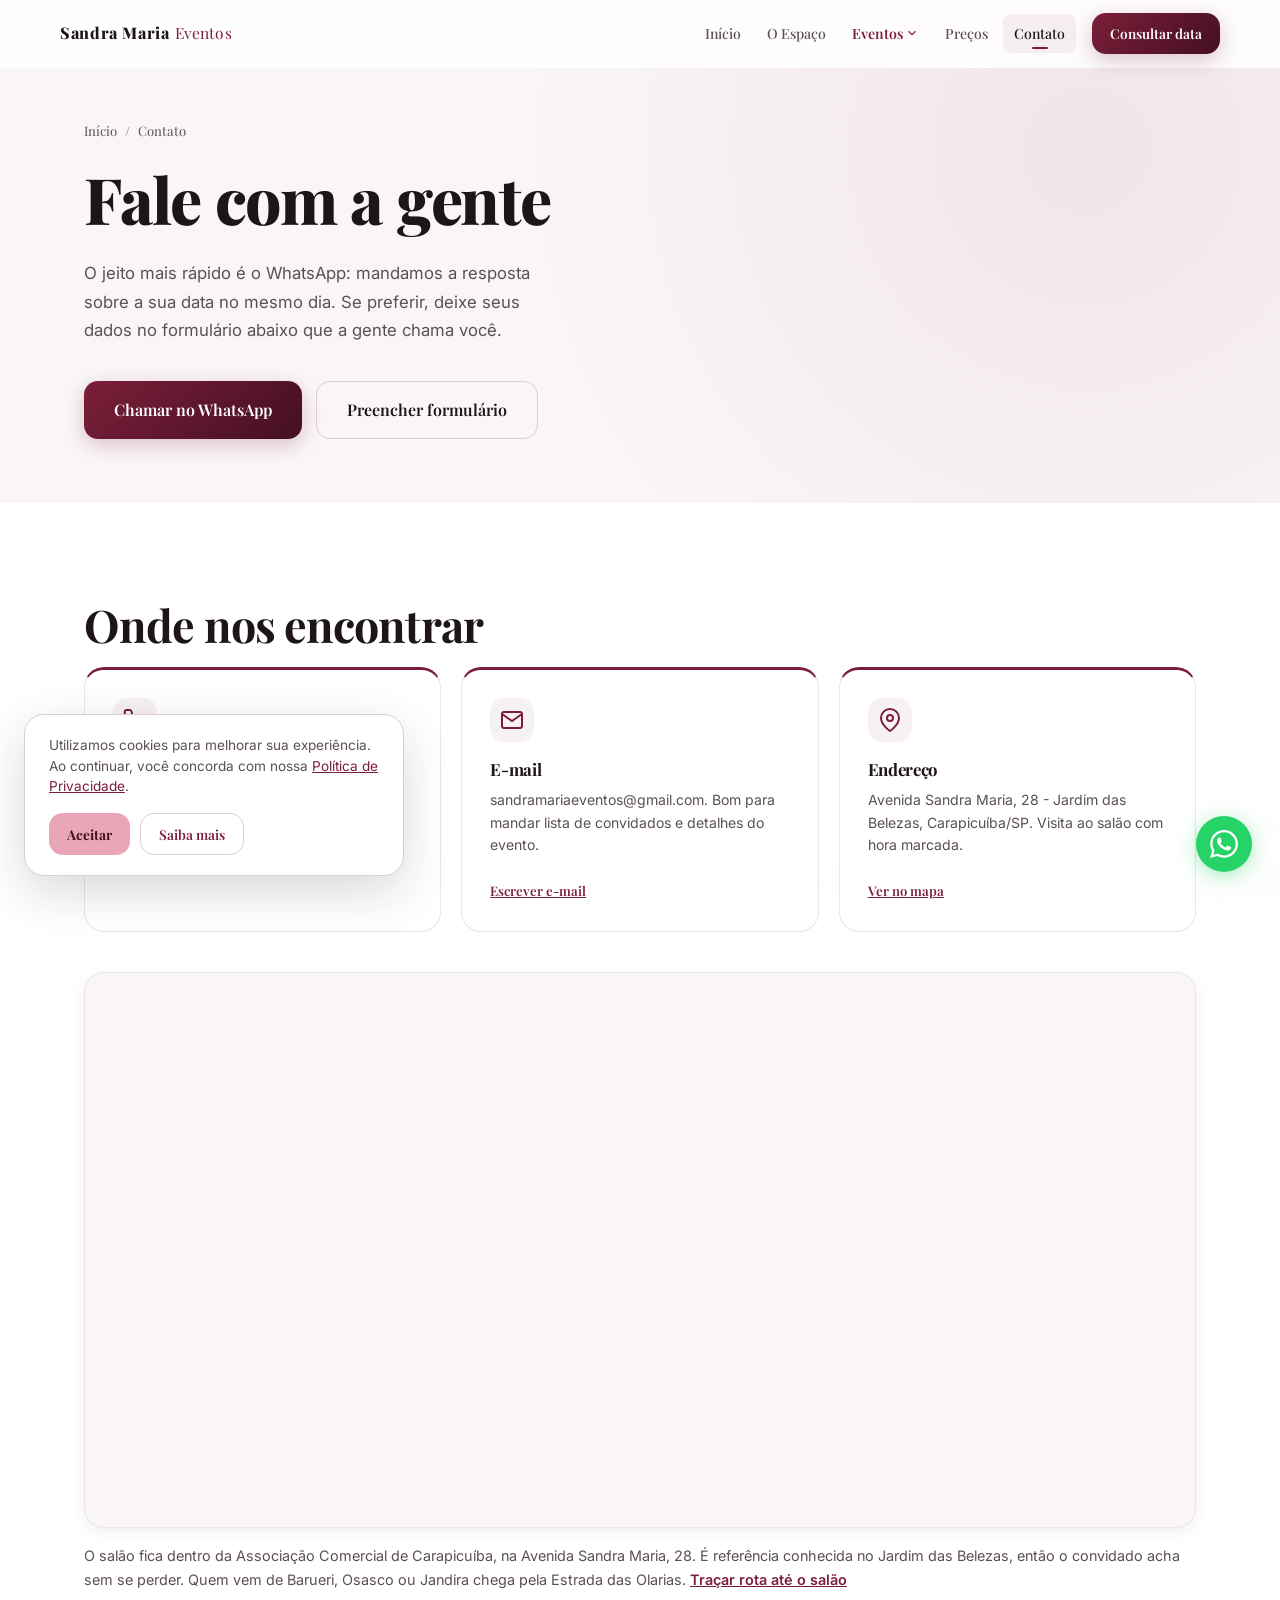
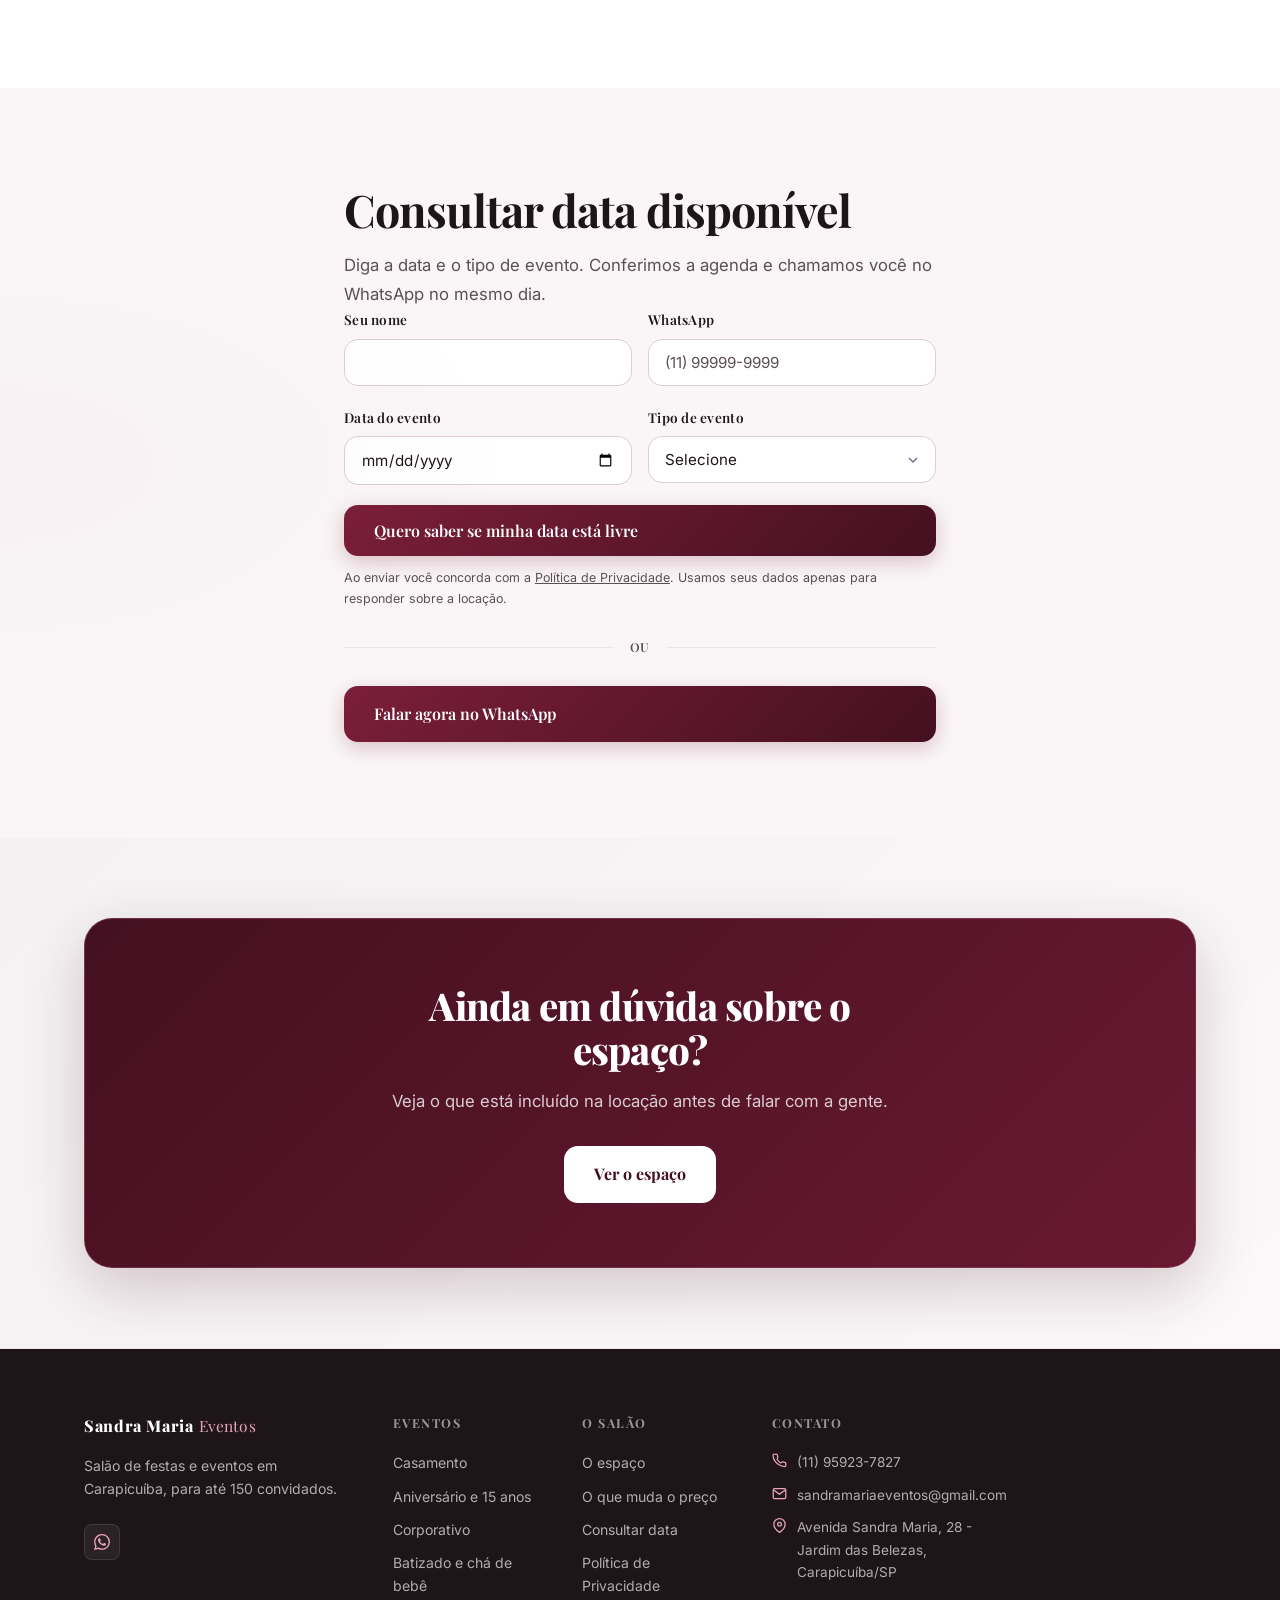
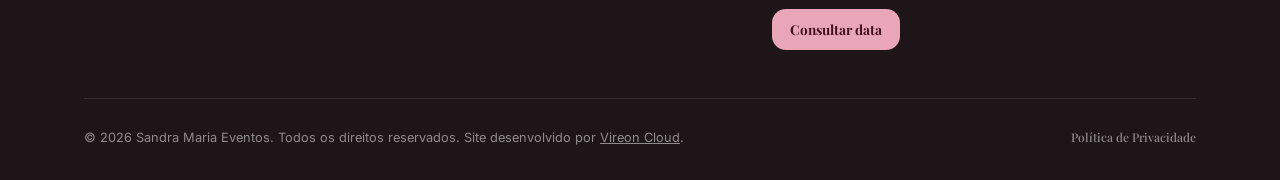
==== commit 9f0db782: "feat: hero escuro dourado, selo da ACIC e mapa em /contato Layout mais chamativo sem trocar a paleta" ====
--- a/contato/index.html
+++ b/contato/index.html
@@ -52,8 +52,10 @@
       "streetAddress": "Avenida Sandra Maria, 28 - Jardim das Belezas",
       "addressLocality": "Carapicuíba",
       "addressRegion": "SP",
+      "postalCode": "06315-020",
       "addressCountry": "BR"
     },
+    "hasMap": "https://www.google.com/maps/search/?api=1&query=Avenida+Sandra+Maria%2C+28+-+Jardim+das+Belezas%2C+Carapicu%C3%ADba+-+SP",
     "contactPoint": {
       "@type": "ContactPoint",
       "contactType": "reservas",
@@ -118,6 +120,23 @@
         <a href="https://www.google.com/maps/search/?api=1&amp;query=Avenida+Sandra+Maria%2C+28+-+Jardim+das+Belezas%2C+Carapicu%C3%ADba+-+SP" target="_blank" rel="noopener" class="card__link">Ver no mapa</a>
       </article>
     </div>
+
+    <div class="map-block">
+      <div class="map-embed">
+        <iframe
+          src="https://www.google.com/maps?q=Avenida%20Sandra%20Maria%2C%2028%20-%20Jardim%20das%20Belezas%2C%20Carapicu%C3%ADba%20-%20SP&amp;output=embed"
+          title="Mapa com a localização do Salão Sandra Maria na Avenida Sandra Maria, 28, Carapicuíba"
+          loading="lazy"
+          referrerpolicy="no-referrer-when-downgrade"
+          allowfullscreen></iframe>
+      </div>
+      <p class="map-block__note">
+        O salão fica dentro da Associação Comercial de Carapicuíba, na Avenida Sandra Maria, 28.
+        É referência conhecida no Jardim das Belezas, então o convidado acha sem se perder.
+        Quem vem de Barueri, Osasco ou Jandira chega pela Estrada das Olarias.
+        <a href="https://www.google.com/maps/dir/?api=1&amp;destination=Avenida+Sandra+Maria%2C+28+-+Jardim+das+Belezas%2C+Carapicu%C3%ADba+-+SP" target="_blank" rel="noopener">Traçar rota até o salão</a>
+      </p>
+    </div>
   </div>
 </section>
 
--- a/css/styles.css
+++ b/css/styles.css
@@ -65,6 +65,13 @@
   --ds-dark-text-dim:  rgba(255,255,255,0.55);
   --ds-dark-border:    rgba(255,255,255,0.14);
   --ds-accent-cyan:    #E8A6B8;   /* gradientes sobre fundo escuro */
+
+  /* Dourado: acento de festa, só sobre superfície escura.
+     #C9A961 sobre #441020 = 5.6:1, passa WCAG AA para texto normal. */
+  --ds-gold:       #C9A961;
+  --ds-gold-soft:  #E3C98C;
+  --ds-gold-dim:   rgba(201,169,97,0.14);
+  --ds-gold-line:  rgba(201,169,97,0.34);
 }
 
 /* ── Reset ── */
@@ -505,6 +512,84 @@
   flex-wrap: wrap;
 }
 
+/* ── Hero escuro (home) ──
+   Fundo é gradiente puro, não imagem: a foto do salão continua sendo um <img>
+   com fetchpriority=high, então o LCP não regride. */
+.hero--dark {
+  background:
+    radial-gradient(ellipse 70% 60% at 78% 18%, rgba(201,169,97,0.16) 0%, transparent 55%),
+    radial-gradient(ellipse 60% 55% at 10% 95%, rgba(232,166,184,0.10) 0%, transparent 50%),
+    linear-gradient(160deg, #5A1428 0%, var(--ds-dark-bg) 45%, #300B16 100%);
+  color: var(--ds-dark-text);
+}
+.hero--dark::before { display: none; }
+.hero--dark h1,
+.hero--dark .hero__title { color: var(--ds-dark-text); }
+.hero--dark .hero__text { color: var(--ds-dark-text-mid); }
+.hero--dark .hero__title .gradient-text {
+  background: linear-gradient(100deg, var(--ds-gold-soft) 0%, var(--ds-gold) 55%, #A8823F 100%);
+  -webkit-background-clip: text;
+  background-clip: text;
+  -webkit-text-fill-color: transparent;
+}
+.hero--dark .hero__eyebrow {
+  color: var(--ds-gold);
+  background: var(--ds-gold-dim);
+  border-color: var(--ds-gold-line);
+}
+/* Selo de credibilidade logo abaixo do H1. */
+.hero__badge {
+  display: inline-flex;
+  align-items: flex-start;
+  gap: 10px;
+  margin-bottom: 26px;
+  padding: 12px 18px;
+  border-radius: var(--ds-radius);
+  background: rgba(255,255,255,0.06);
+  border: 1px solid var(--ds-gold-line);
+  font-size: 0.88rem;
+  line-height: 1.5;
+  color: var(--ds-dark-text-mid);
+  max-width: 480px;
+}
+.hero__badge svg { flex-shrink: 0; margin-top: 2px; color: var(--ds-gold); }
+.hero__badge strong { color: var(--ds-dark-text); font-weight: 600; }
+
+.hero__note { margin-top: 14px; font-size: 0.85rem; color: var(--ds-text-muted); }
+.hero--dark .hero__note { color: var(--ds-dark-text-dim); }
+
+/* Barra de números: no escuro o número vira dourado. */
+.hero--dark .social-proof-bar {
+  background: rgba(255,255,255,0.05);
+  border-color: var(--ds-dark-border);
+}
+/* .sp-item__val usa gradiente + text-fill-color:transparent, então `color` não
+   tem efeito nenhum: o que precisa trocar é o gradiente. */
+.hero--dark .sp-item__val {
+  background: linear-gradient(135deg, var(--ds-gold-soft) 0%, var(--ds-gold) 100%);
+  -webkit-background-clip: text;
+  background-clip: text;
+}
+.hero--dark .sp-item__label { color: var(--ds-dark-text-dim); }
+.hero--dark .sp-divider { background: var(--ds-dark-border); }
+
+/* Botão fantasma precisa de contorno claro no escuro. */
+.hero--dark .btn--ghost {
+  color: var(--ds-dark-text);
+  border-color: rgba(255,255,255,0.30);
+  background: rgba(255,255,255,0.04);
+}
+.hero--dark .btn--ghost:hover {
+  border-color: var(--ds-gold);
+  color: var(--ds-gold);
+  background: rgba(201,169,97,0.10);
+}
+/* Moldura da foto ganha fio dourado para separar do fundo vinho. */
+.hero--dark .photo-frame {
+  border-color: var(--ds-gold-line);
+  box-shadow: 0 18px 50px rgba(0,0,0,0.35);
+}
+
 /* Hero Visual */
 .hero__visual {
   position: relative;
@@ -850,6 +935,28 @@
   padding: 12px 18px;
   font-size: 0.84rem;
   color: var(--ds-text-muted);
+}
+
+/* ── Mapa ── */
+.map-block { margin-top: 40px; }
+.map-embed {
+  border-radius: var(--ds-radius-lg);
+  overflow: hidden;
+  border: 1px solid var(--ds-border);
+  box-shadow: var(--ds-shadow-card);
+  aspect-ratio: 16 / 8;
+  background: var(--ds-bg-alt);
+}
+.map-embed iframe { width: 100%; height: 100%; border: 0; display: block; }
+.map-block__note {
+  margin-top: 16px;
+  font-size: 0.9rem;
+  color: var(--ds-text-muted);
+  line-height: 1.65;
+}
+.map-block__note a { color: var(--ds-blue-bright); font-weight: 600; }
+@media (max-width: 580px) {
+  .map-embed { aspect-ratio: 4 / 3; }
 }
 
 .gallery {
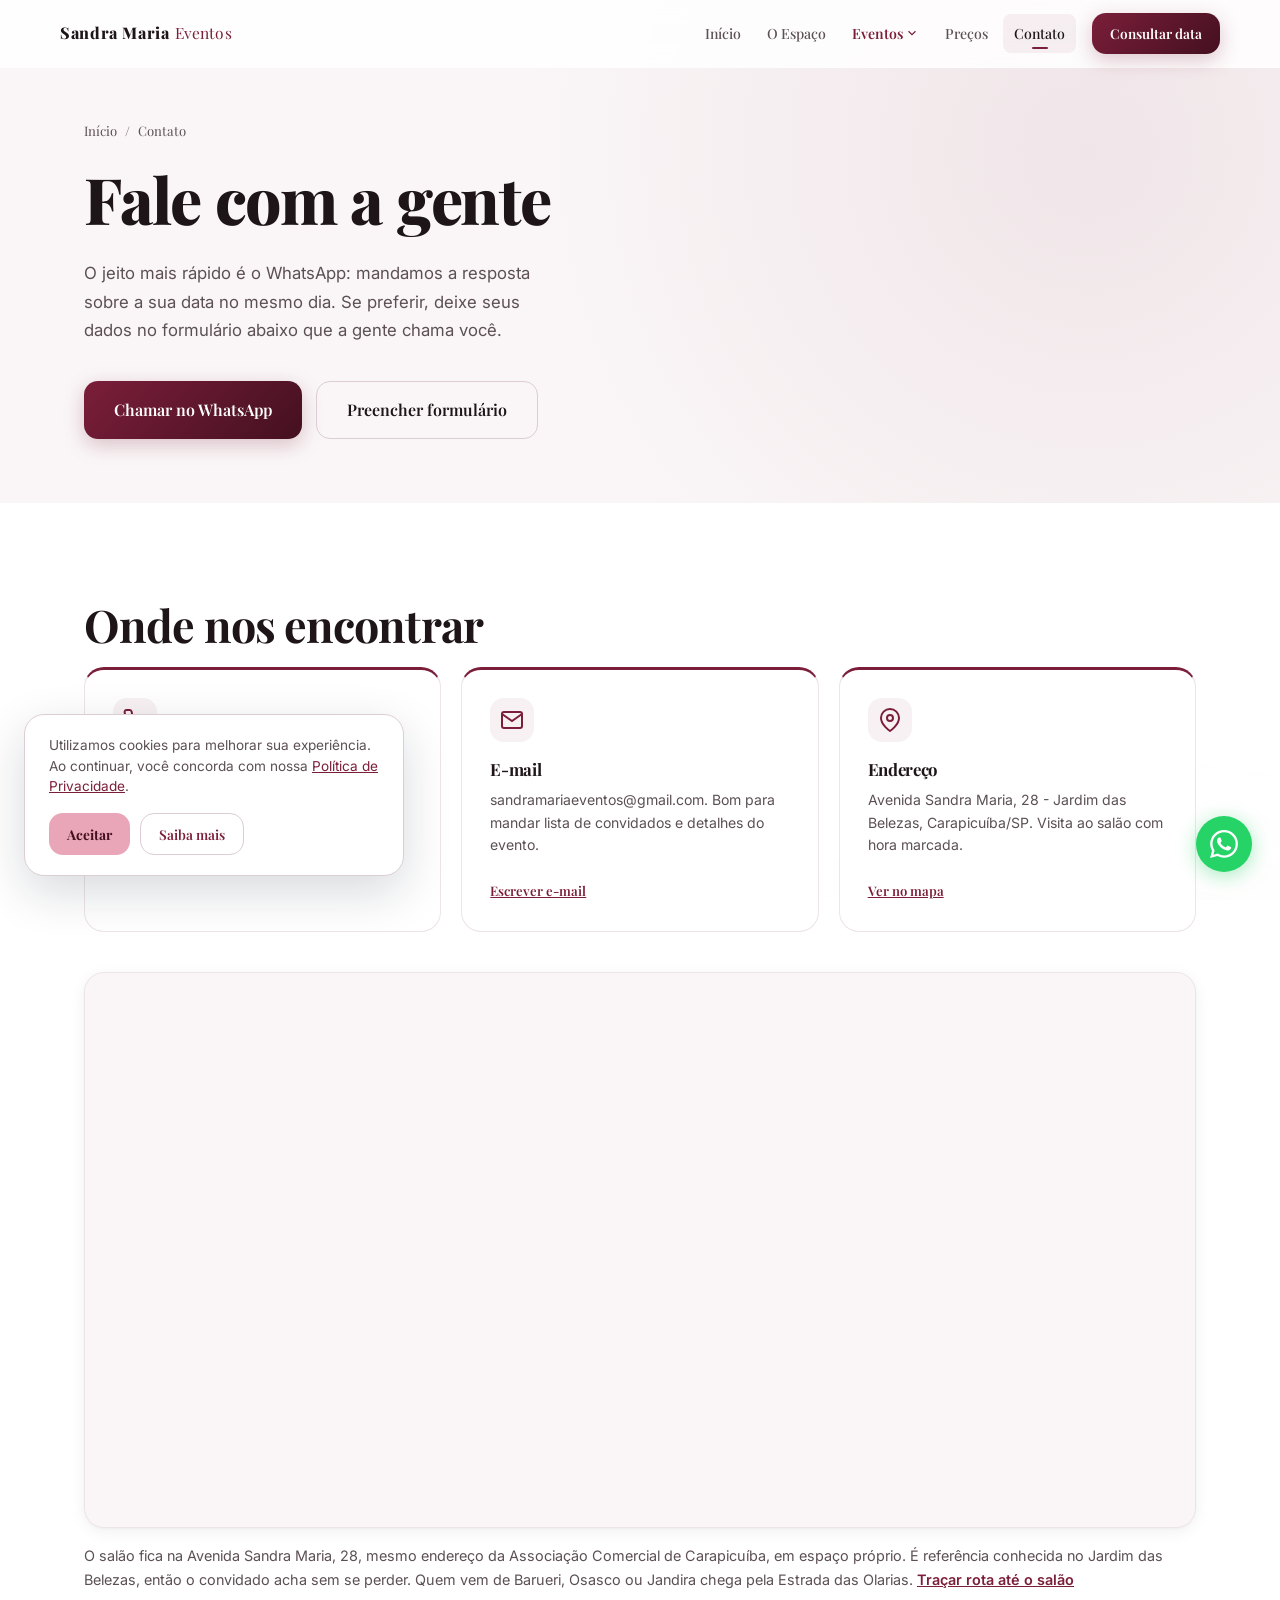
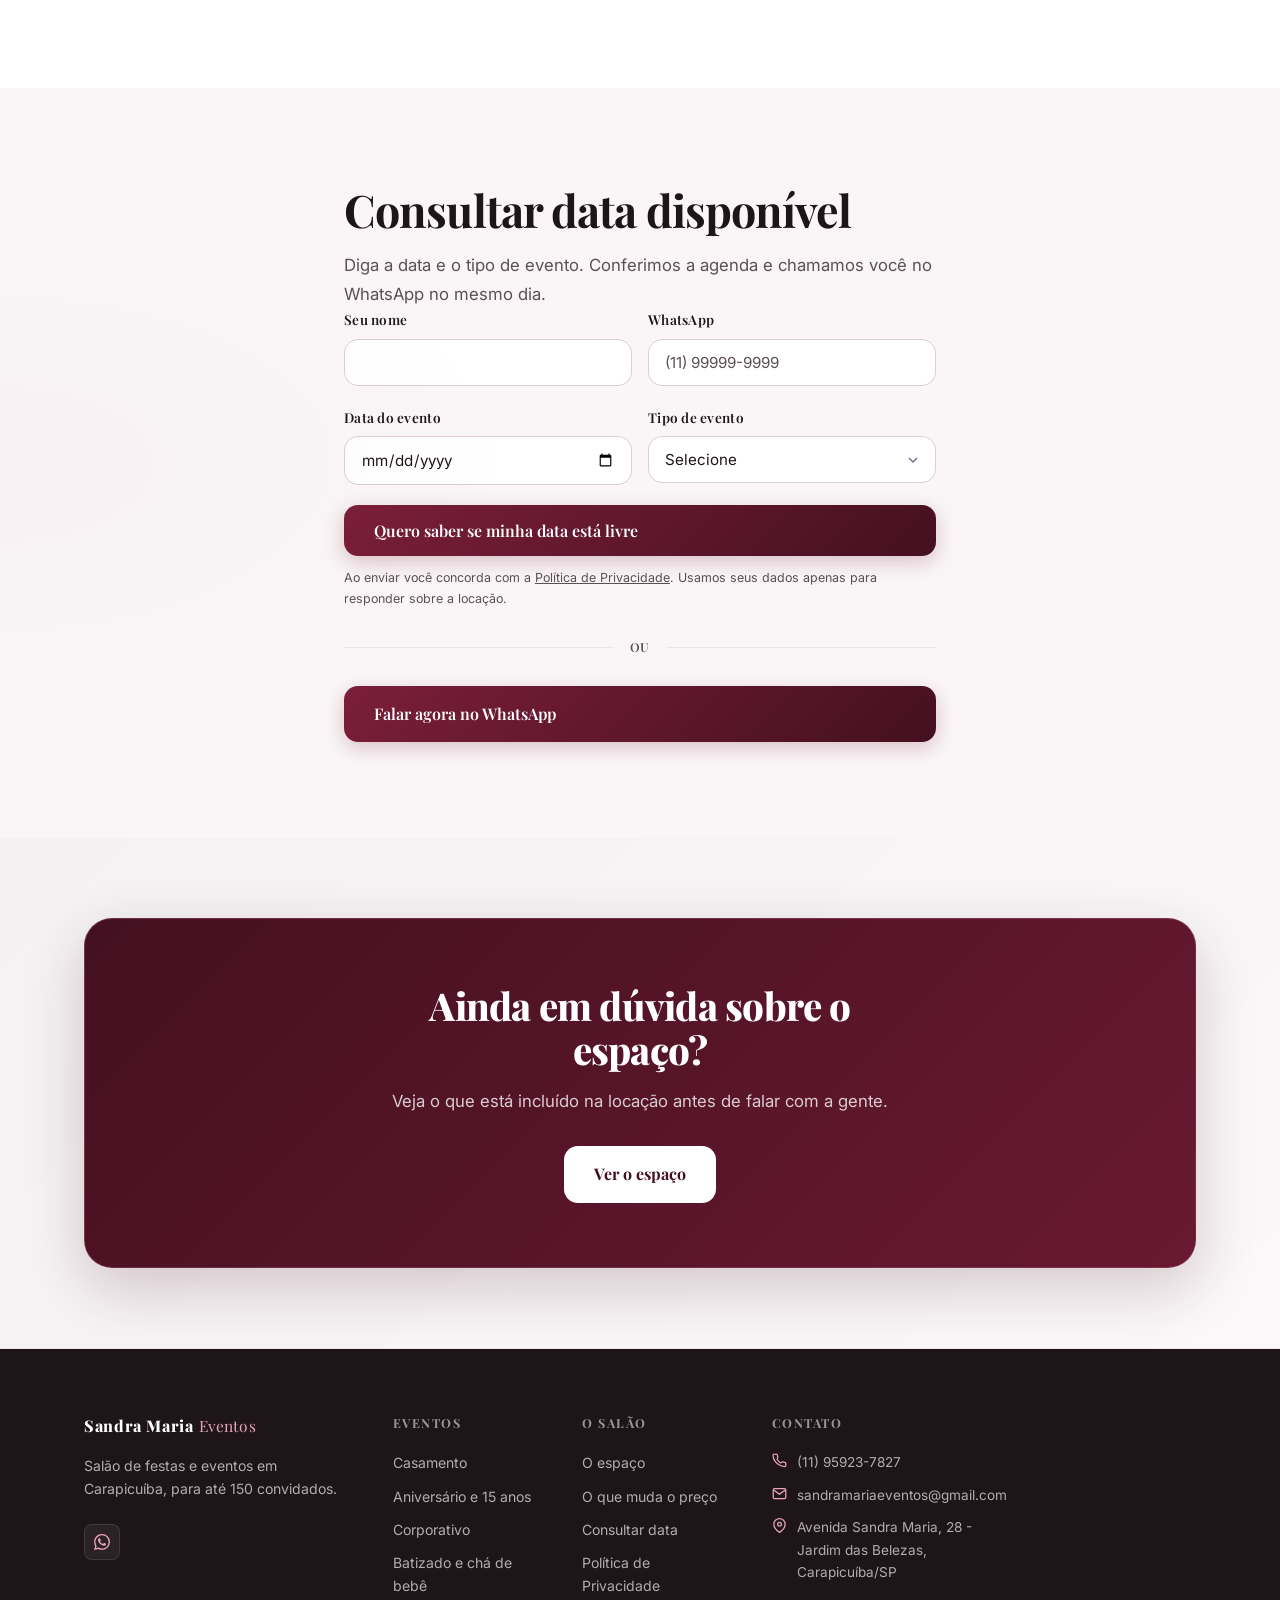
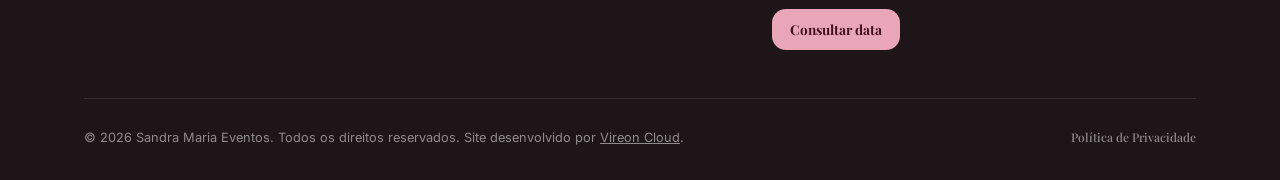
==== commit 45c81403: "fix: salao fica no mesmo endereco da ACIC, nao dentro dela Correcao factual confirmada pelo cliente:" ====
--- a/contato/index.html
+++ b/contato/index.html
@@ -131,8 +131,9 @@
           allowfullscreen></iframe>
       </div>
       <p class="map-block__note">
-        O salão fica dentro da Associação Comercial de Carapicuíba, na Avenida Sandra Maria, 28.
-        É referência conhecida no Jardim das Belezas, então o convidado acha sem se perder.
+        O salão fica na Avenida Sandra Maria, 28, mesmo endereço da Associação Comercial de
+        Carapicuíba, em espaço próprio. É referência conhecida no Jardim das Belezas, então
+        o convidado acha sem se perder.
         Quem vem de Barueri, Osasco ou Jandira chega pela Estrada das Olarias.
         <a href="https://www.google.com/maps/dir/?api=1&amp;destination=Avenida+Sandra+Maria%2C+28+-+Jardim+das+Belezas%2C+Carapicu%C3%ADba+-+SP" target="_blank" rel="noopener">Traçar rota até o salão</a>
       </p>
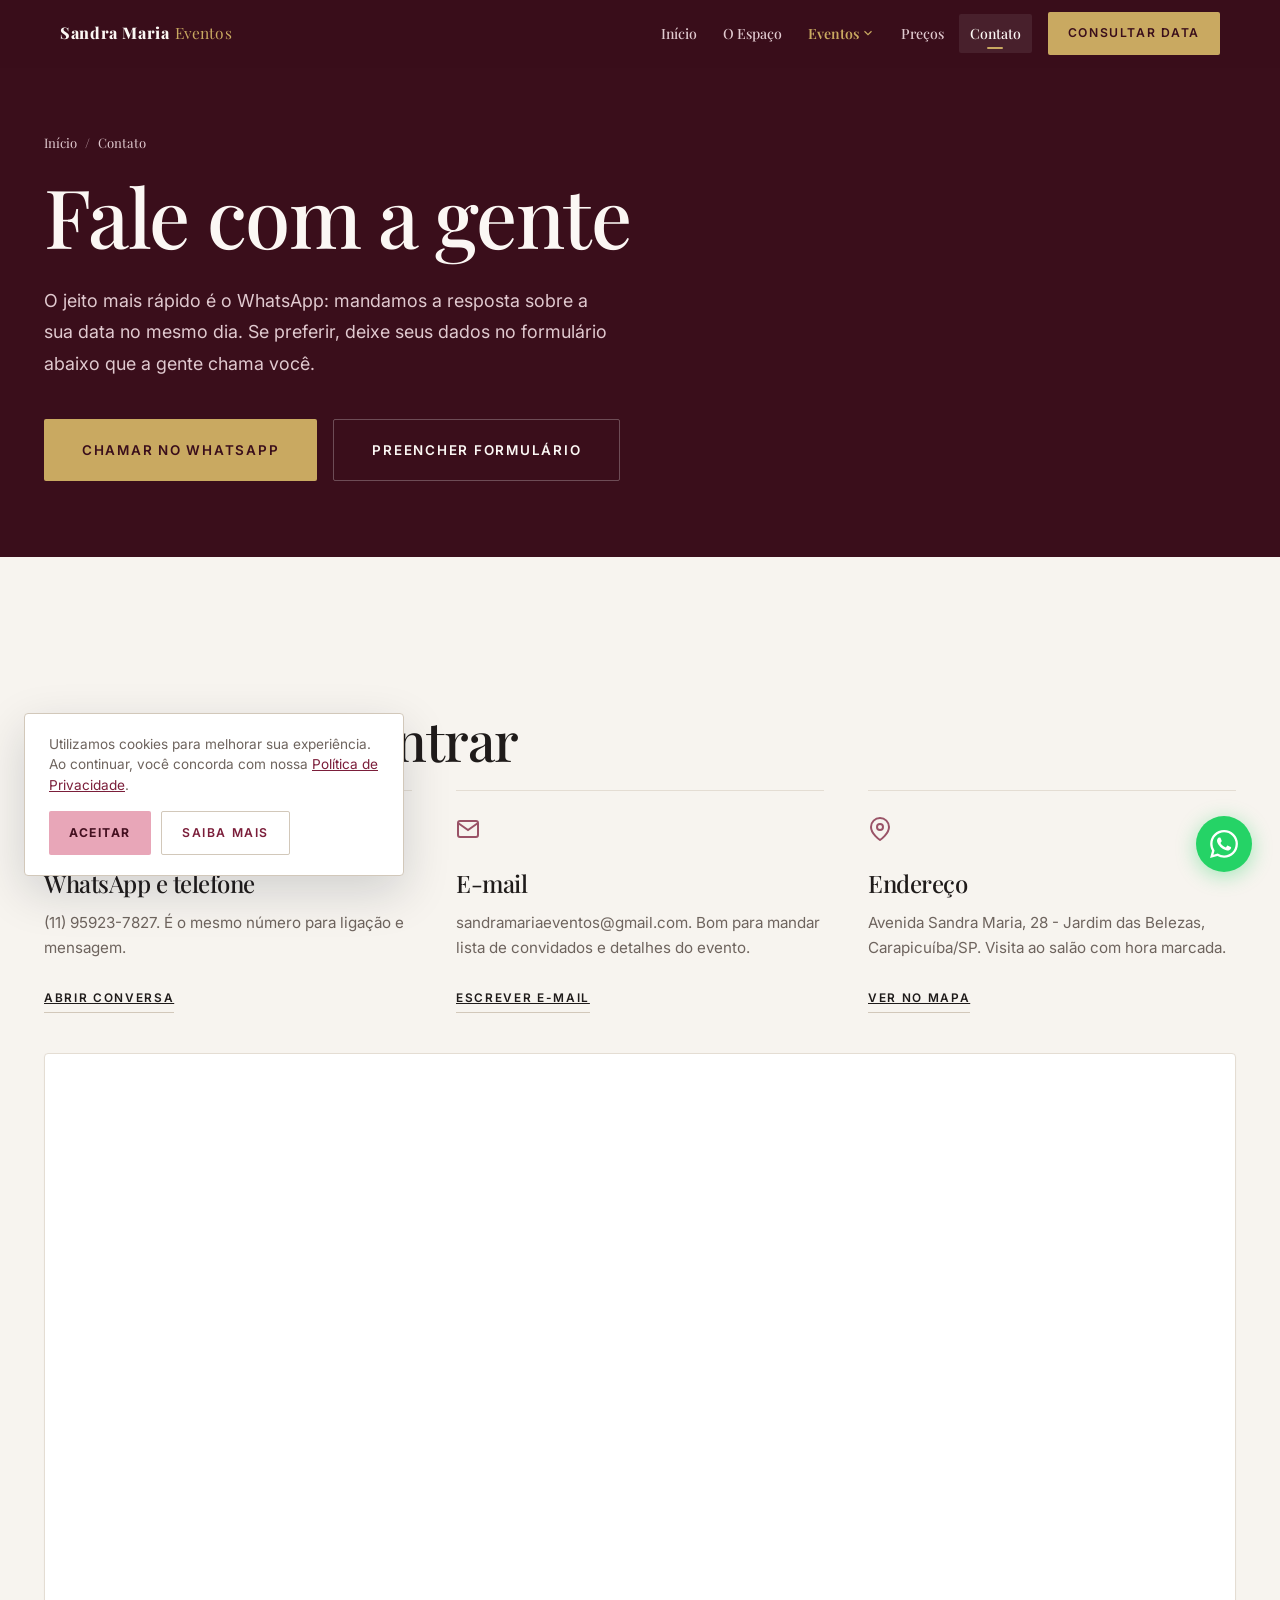
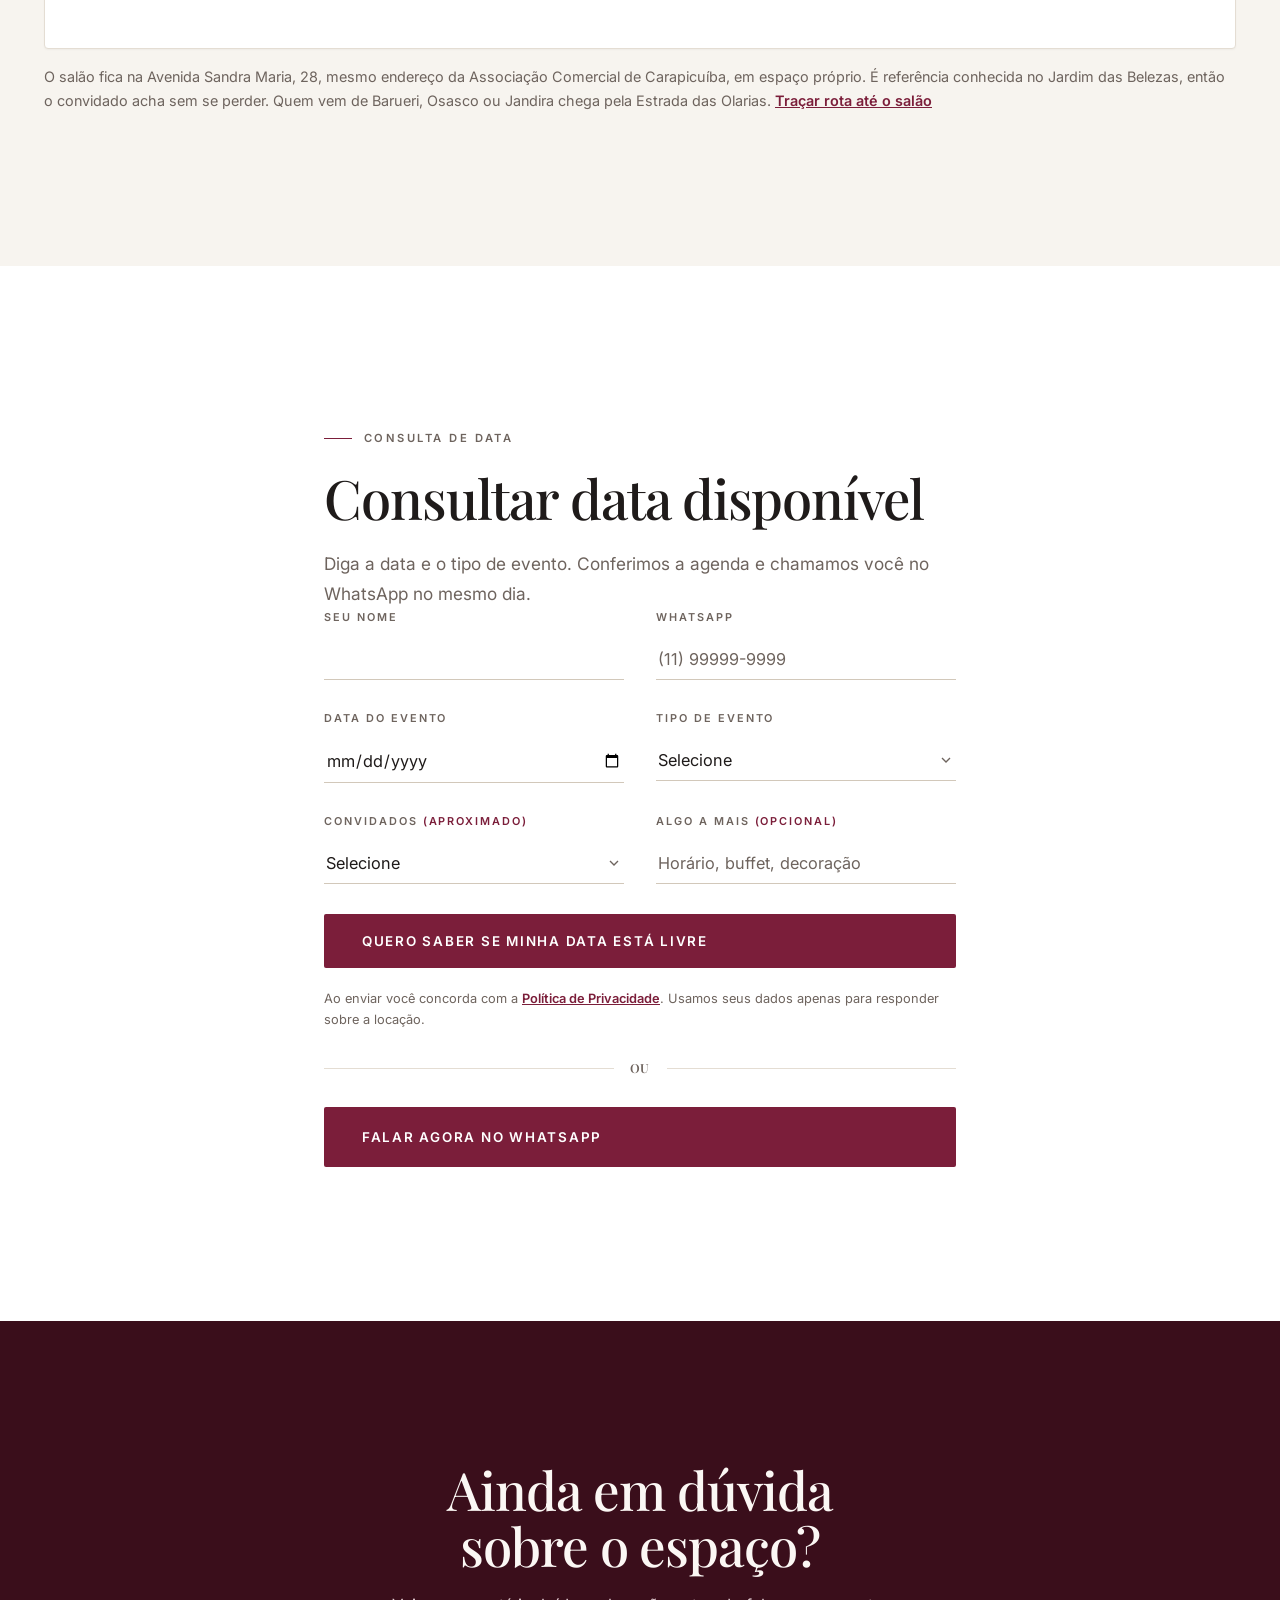
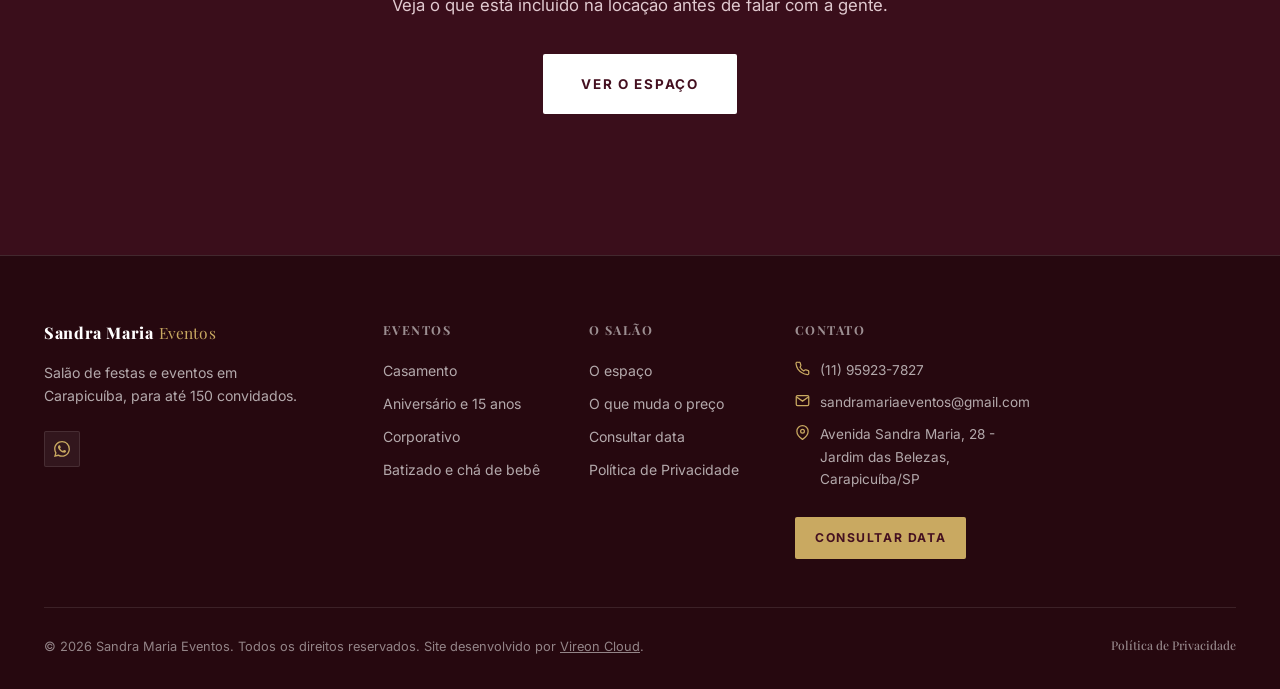
==== commit 74744e6c: "feat: superficie vinho no site inteiro e formulario unificado O vinho deixa de ser so acento e passa" ====
--- a/contato/index.html
+++ b/contato/index.html
@@ -142,7 +142,8 @@
 </section>
 
 <section class="section section--alt" id="formulario">
-  <div class="container" style="max-width:640px;">
+  <div class="container" style="max-width:680px;">
+    <p class="section-label">CONSULTA DE DATA</p>
     <h2 class="section-title">Consultar data disponível</h2>
     <p class="section-text">Diga a data e o tipo de evento. Conferimos a agenda e chamamos você no WhatsApp no mesmo dia.</p>
 
@@ -177,8 +178,24 @@
           </select>
         </div>
       </div>
+      <div class="form-row">
+        <div class="form-group">
+          <label class="form-label" for="lf_convidados">Convidados <span>(aproximado)</span></label>
+          <select class="form-select" id="lf_convidados" name="convidados">
+            <option value="">Selecione</option>
+            <option>Até 50</option>
+            <option>De 51 a 100</option>
+            <option>De 101 a 150</option>
+            <option>Ainda não sei</option>
+          </select>
+        </div>
+        <div class="form-group">
+          <label class="form-label" for="lf_msg">Algo a mais <span>(opcional)</span></label>
+          <input class="form-input" id="lf_msg" name="mensagem" type="text" placeholder="Horário, buffet, decoração">
+        </div>
+      </div>
       <button type="submit" class="btn btn--primary btn--lg" style="width:100%;">Quero saber se minha data está livre</button>
-      <p style="margin-top:12px; font-size:0.78rem; color:var(--ds-text-muted);">
+      <p class="form-hint">
         Ao enviar você concorda com a <a href="/privacidade">Política de Privacidade</a>.
         Usamos seus dados apenas para responder sobre a locação.
       </p>
--- a/css/styles.css
+++ b/css/styles.css
@@ -1,7 +1,11 @@
 /* ============================================================
    Sandra Maria Eventos — Design System
    Display: Playfair Display · Body: Inter
-   Paleta: primária #7B1E3A · profunda #441020 · acento #E8A6B8
+
+   Direção: editorial residencial. O fundo é areia, a fotografia é a
+   protagonista e o vinho da marca aparece como acento (botão, fio,
+   link), nunca como área grande. Vinho profundo só no fechamento
+   escuro da página e no rodapé.
 
    Nenhum valor de marca aparece fora do :root abaixo. Para reskin,
    troque só os tokens — o resto do arquivo é estrutura.
@@ -9,9 +13,9 @@
 
 :root {
   /* Fundos (light) */
-  --ds-bg:          #FFFFFF;
-  --ds-bg-alt:      #FAF6F7;
-  /* Tons profundos — hero dark, footer e CTA banner */
+  --ds-bg:          #F7F4EF;   /* areia: fundo padrão */
+  --ds-bg-alt:      #FFFFFF;   /* branco: seções alternadas */
+  /* Tons profundos — fechamento escuro, footer e CTA banner */
   --ds-navy:        #441020;
   --ds-navy-light:  #691931;
   /* Acentuação */
@@ -21,23 +25,22 @@
   --ds-mint:        #7B1E3A;
   --ds-mint-dim:    rgba(123,30,58,0.06);
   --ds-mint-glow:   rgba(123,30,58,0.20);
-  /* Texto (light) */
-  --ds-text:        #1E1518;
-  --ds-text-muted:  #5C5054;
-  /* Mesmo valor por WCAG AA: tons mais claros reprovam sobre --ds-bg-alt. */
-  --ds-text-dim:    #5C5054;
-  /* Bordas (light) */
-  --ds-border:      #EDE4E7;
-  --ds-border-mid:  #DCCDD3;
-  /* Cards */
+  /* Texto (light). #6E645E sobre a areia dá 5.3:1, passa WCAG AA. */
+  --ds-text:        #1F1B1A;   /* carvão, não preto puro */
+  --ds-text-muted:  #6E645E;   /* pedra */
+  --ds-text-dim:    #6E645E;
+  /* Bordas: fio fino de areia, nunca contorno de card */
+  --ds-border:      #E4DDD3;
+  --ds-border-mid:  #D2C8BA;
+  /* Superfícies */
   --ds-card-bg:     #FFFFFF;
-  --ds-card-hover:  #FAF6F7;
-
-  /* Estrutura — normalmente igual entre sites */
-  --ds-radius-sm:   8px;
-  --ds-radius:      14px;
-  --ds-radius-lg:   20px;
-  --ds-radius-xl:   28px;
+  --ds-card-hover:  #F1ECE4;
+
+  /* Raio quase reto: canto arredondado grande é o que dá cara de app. */
+  --ds-radius-sm:   2px;
+  --ds-radius:      3px;
+  --ds-radius-lg:   4px;
+  --ds-radius-xl:   6px;
 
   --ds-space-xs:    8px;
   --ds-space-sm:    12px;
@@ -46,6 +49,8 @@
   --ds-space-xl:    40px;
   --ds-space-2xl:   64px;
   --ds-space-3xl:   96px;
+  /* Respiro editorial: o espaço negativo é o que muda a percepção de preço. */
+  --ds-section-y:   clamp(90px, 12vw, 170px);
 
   --ds-font-display: 'Playfair Display', sans-serif;
   --ds-font-body:    'Inter', sans-serif;
@@ -53,9 +58,11 @@
   --ds-transition: 240ms cubic-bezier(0.4,0,0.2,1);
   --ds-transition-slow: 480ms cubic-bezier(0.4,0,0.2,1);
 
-  --ds-shadow-card: 0 4px 16px rgba(15,23,42,0.06), 0 1px 3px rgba(15,23,42,0.04);
-  --ds-shadow-glow: 0 0 30px rgba(123,30,58,0.08);
-  --ds-shadow-blue: 0 6px 20px rgba(123,30,58,0.25);
+  /* Sombra quase ausente. Elevação é o vocabulário do card, e card é o que
+     este redesign está removendo. Separação aqui vem de espaço e de fundo. */
+  --ds-shadow-card: 0 1px 2px rgba(31,27,26,0.04);
+  --ds-shadow-glow: 0 0 0 rgba(0,0,0,0);
+  --ds-shadow-blue: 0 1px 2px rgba(31,27,26,0.08);
 
   /* Superfícies escuras: hero de capa, CTA banner e footer */
   --ds-dark-bg:        #441020;
@@ -74,6 +81,83 @@
   --ds-gold-line:  rgba(201,169,97,0.34);
 }
 
+/* ── Superfície vinho ──
+   Bloco escuro reutilizável. Em vez de reescrever cada componente para o
+   fundo escuro, o escopo redeclara os mesmos tokens que o resto do arquivo
+   já consome, então card, fio, rótulo e formulário viram a versão escura
+   sozinhos. Aplique .section--wine numa <section>, ou .hero--wine no hero.
+
+   O acento vira dourado dentro do vinho: rosa claro sobre vinho não chega
+   em 4.5:1, o dourado #C9A961 dá 6.2:1. */
+.section--wine,
+.hero--wine,
+.page-hero,
+.footer,
+.cta-banner,
+.navbar,
+.navbar__mobile-menu {
+  --ds-bg:          #3A0E1B;
+  --ds-bg-alt:      #4A1424;
+  --ds-text:        #FBF7F4;
+  --ds-text-muted:  #E0C9CF;
+  --ds-text-dim:    #C3A4AD;
+  --ds-border:      rgba(255,255,255,0.13);
+  --ds-border-mid:  rgba(255,255,255,0.26);
+  --ds-blue-bright: #C9A961;
+  --ds-blue:        #C9A961;
+  --ds-navy:        #E3C98C;
+  --ds-card-bg:     rgba(255,255,255,0.04);
+  --ds-card-hover:  rgba(255,255,255,0.07);
+  --ds-shadow-card: none;
+  --ds-accent-cyan: #C9A961;
+}
+.section--wine,
+.hero--wine {
+  background: var(--ds-bg);
+  color: var(--ds-text);
+}
+/* Alternância dentro do vinho: um tom acima, não branco. */
+.section--wine.section--alt { background: var(--ds-bg-alt); }
+.section--wine.section--alt::before { display: none; }
+/* Botão sólido no escuro é dourado com texto vinho. Dourado com texto branco
+   ficaria em 1.9:1. */
+.section--wine .btn--primary,
+.hero--wine .btn--primary,
+.page-hero .btn--primary,
+.navbar .btn--primary,
+.navbar__mobile-menu .btn--primary,
+.footer .btn--primary,
+.cta-banner .btn--primary {
+  background: var(--ds-blue-bright);
+  color: #3A0E1B;
+}
+.section--wine .btn--primary:hover,
+.hero--wine .btn--primary:hover,
+.page-hero .btn--primary:hover,
+.navbar .btn--primary:hover,
+.navbar__mobile-menu .btn--primary:hover,
+.footer .btn--primary:hover,
+.cta-banner .btn--primary:hover { background: #E3C98C; color: #3A0E1B; }
+.section--wine .btn--ghost,
+.hero--wine .btn--ghost,
+.page-hero .btn--ghost { color: var(--ds-text); border-color: var(--ds-border-mid); }
+.section--wine .btn--ghost:hover,
+.hero--wine .btn--ghost:hover,
+.page-hero .btn--ghost:hover {
+  background: rgba(255,255,255,0.07);
+  border-color: rgba(255,255,255,0.5);
+  color: var(--ds-text);
+}
+/* A foto ganha um fio quente em vez de encostar direto no vinho. */
+.section--wine .photo-frame,
+.hero--wine .photo-frame,
+.page-hero .photo-frame { border: 1px solid var(--ds-border); }
+.section--wine .form-select,
+.hero--wine .form-select {
+  background-image: url("data:image/svg+xml,%3Csvg xmlns='http://www.w3.org/2000/svg' width='16' height='16' viewBox='0 0 24 24' fill='none' stroke='%23E0C9CF' stroke-width='2'%3E%3Cpolyline points='6 9 12 15 18 9'/%3E%3C/svg%3E");
+}
+.section--wine .form-select option { background: #3A0E1B; color: #FBF7F4; }
+
 /* ── Reset ── */
 *, *::before, *::after { box-sizing: border-box; margin: 0; padding: 0; }
 html { scroll-behavior: smooth; -webkit-font-smoothing: antialiased; }
@@ -87,16 +171,7 @@
   min-height: 100vh;
   position: relative;
 }
-body::before {
-  content: '';
-  position: fixed;
-  inset: 0;
-  background:
-    radial-gradient(ellipse 80% 60% at 20% -10%, rgba(123,30,58,0.03) 0%, transparent 60%),
-    radial-gradient(ellipse 60% 50% at 90% 110%, rgba(232,166,184,0.025) 0%, transparent 55%);
-  pointer-events: none;
-  z-index: 0;
-}
+/* O gradiente de fundo saiu: a areia lisa faz a fotografia render mais. */
 img { max-width: 100%; display: block; }
 a { color: inherit; }
 button { cursor: pointer; border: none; background: none; font-family: inherit; }
@@ -104,50 +179,64 @@
 
 /* ── Container ── */
 .container {
-  max-width: 1160px;
+  max-width: 1240px;
   margin: 0 auto;
   padding: 0 24px;
 }
 
-/* ── Typography ── */
+/* ── Typography ──
+   Escala editorial: título muito maior, peso menor, entrelinha curta.
+   Playfair em corpo grande fica pesada demais em 800, então cai para 500. */
 h1, h2, h3, h4, h5 {
   font-family: var(--ds-font-display);
-  font-weight: 700;
-  line-height: 1.15;
+  font-weight: 500;
+  line-height: 1.06;
   letter-spacing: -0.02em;
   color: var(--ds-text);
 }
-h1 { font-size: clamp(2.4rem, 5.5vw, 4rem); font-weight: 800; }
-h2 { font-size: clamp(1.8rem, 3.5vw, 2.8rem); }
-h3 { font-size: clamp(1.1rem, 2vw, 1.4rem); }
-
+h1 { font-size: clamp(2.7rem, 6.4vw, 5.1rem); font-weight: 500; line-height: 1.02; }
+h2 { font-size: clamp(2rem, 4.4vw, 3.4rem); }
+h3 { font-size: clamp(1.15rem, 2vw, 1.45rem); font-weight: 600; line-height: 1.25; }
+
+/* Grifo do título: itálico em vinho sólido. Gradiente em texto é assinatura
+   de landing page de software. */
 .gradient-text {
-  background: linear-gradient(135deg, #7B1E3A 0%, #441020 50%, #691931 100%);
-  -webkit-background-clip: text;
-  -webkit-text-fill-color: transparent;
-  background-clip: text;
-}
+  color: var(--ds-blue-bright);
+  font-style: italic;
+}
+
+/* Overline. Era pílula com borda, virou texto espaçado com fio à esquerda. */
 .section-label {
-  display: inline-block;
-  font-family: var(--ds-font-display);
-  font-size: 0.72rem;
+  display: inline-flex;
+  align-items: center;
+  gap: 12px;
+  font-family: var(--ds-font-body);
+  font-size: 0.7rem;
   font-weight: 600;
-  letter-spacing: 0.15em;
+  letter-spacing: 0.22em;
   text-transform: uppercase;
-  /* #7B1E3A dá só 4.07:1 sobre a pílula azul-clara; azul-escuro sobe pra 5.4:1. */
-  color: var(--ds-navy-light);
-  margin-bottom: 12px;
-  padding: 5px 12px;
-  background: rgba(123,30,58,0.08);
-  border: 1px solid rgba(123,30,58,0.20);
-  border-radius: 100px;
-}
-.section-title { margin-bottom: 16px; color: var(--ds-text); }
+  color: var(--ds-text-muted);
+  margin-bottom: 22px;
+  padding: 0;
+  background: none;
+  border: none;
+  border-radius: 0;
+}
+.section-label::before {
+  content: '';
+  width: 28px;
+  height: 1px;
+  background: var(--ds-blue-bright);
+  flex-shrink: 0;
+}
+.text-center .section-label::before { display: none; }
+
+.section-title { margin-bottom: 22px; color: var(--ds-text); }
 .section-text {
-  font-size: 1.05rem;
-  color: var(--ds-text-muted);
-  max-width: 620px;
-  line-height: 1.7;
+  font-size: 1.08rem;
+  color: var(--ds-text-muted);
+  max-width: 58ch;
+  line-height: 1.75;
 }
 .text-center { text-align: center; }
 .text-center .section-text { margin: 0 auto; }
@@ -157,9 +246,11 @@
   display: inline-flex;
   align-items: center;
   gap: 8px;
-  font-family: var(--ds-font-display);
+  font-family: var(--ds-font-body);
   font-weight: 600;
-  border-radius: var(--ds-radius);
+  text-transform: uppercase;
+  letter-spacing: 0.13em;
+  border-radius: var(--ds-radius-sm);
   transition: var(--ds-transition);
   text-decoration: none;
   white-space: nowrap;
@@ -177,18 +268,21 @@
 }
 .btn:hover::after { background: rgba(255,255,255,0.06); }
 
-.btn--sm  { font-size: 0.85rem; padding: 9px 18px; }
-.btn--md  { font-size: 0.95rem; padding: 12px 24px; }
-.btn--lg  { font-size: 1rem;    padding: 15px 30px; }
-
+.btn--sm  { font-size: 0.76rem; padding: 11px 20px; }
+.btn--md  { font-size: 0.8rem;  padding: 15px 28px; }
+.btn--lg  { font-size: 0.84rem; padding: 19px 38px; }
+
+/* Botão editorial: cor chapada, canto quase reto, caixa alta espaçada.
+   Sem gradiente e sem levitar no hover. */
 .btn--primary {
-  background: linear-gradient(135deg, #7B1E3A 0%, #441020 100%);
+  background: var(--ds-blue-bright);
   color: #fff;
-  box-shadow: var(--ds-shadow-blue);
+  box-shadow: none;
 }
 .btn--primary:hover {
-  transform: translateY(-2px);
-  box-shadow: 0 10px 30px rgba(123,30,58,0.32);
+  background: var(--ds-navy);
+  transform: none;
+  box-shadow: none;
 }
 .btn--ghost {
   background: transparent;
@@ -196,9 +290,10 @@
   border: 1px solid var(--ds-border-mid);
 }
 .btn--ghost:hover {
-  border-color: var(--ds-blue-bright);
-  color: var(--ds-blue-bright);
-  transform: translateY(-2px);
+  border-color: var(--ds-text);
+  color: var(--ds-text);
+  transform: none;
+  background: transparent;
 }
 /* Ghost em fundo dark (apenas cta-banner e footer permanecem dark) */
 .cta-banner .btn--ghost,
@@ -236,16 +331,17 @@
   height: 68px;
   display: flex;
   align-items: center;
-  background: rgba(255,255,255,0.85);
+  background: rgba(58,14,27,0.88);
+  color: var(--ds-text);
   backdrop-filter: blur(14px);
   -webkit-backdrop-filter: blur(14px);
   border-bottom: 1px solid transparent;
   transition: var(--ds-transition-slow);
 }
 .navbar.scrolled {
-  background: rgba(255,255,255,0.95);
+  background: rgba(58,14,27,0.97);
   border-bottom: 1px solid var(--ds-border);
-  box-shadow: 0 4px 18px rgba(15,23,42,0.05);
+  box-shadow: 0 6px 24px rgba(0,0,0,0.28);
 }
 .navbar__inner {
   max-width: 1160px;
@@ -312,7 +408,7 @@
 }
 .navbar__link:hover, .navbar__link.active {
   color: var(--ds-text);
-  background: rgba(123,30,58,0.06);
+  background: rgba(255,255,255,0.08);
 }
 .navbar__link.active::after {
   content: '';
@@ -331,7 +427,7 @@
 }
 .navbar__link--pillar:hover, .navbar__link--pillar.active {
   color: var(--ds-blue);
-  background: rgba(123,30,58,0.09);
+  background: rgba(255,255,255,0.10);
 }
 
 /* Dropdown */
@@ -341,7 +437,7 @@
   top: calc(100% + 8px);
   left: 50%;
   transform: translateX(-50%) translateY(-8px);
-  background: #fff;
+  background: #4A1424;
   border: 1px solid var(--ds-border);
   border-radius: var(--ds-radius);
   padding: 8px;
@@ -349,7 +445,7 @@
   opacity: 0;
   pointer-events: none;
   transition: var(--ds-transition);
-  box-shadow: 0 16px 40px rgba(15,23,42,0.10);
+  box-shadow: 0 16px 40px rgba(0,0,0,0.35);
 }
 /* Ponte invisivel: cobre o vao de 8px para o hover nao se perder no meio do caminho */
 .navbar__dropdown-menu::before {
@@ -379,7 +475,7 @@
   transition: var(--ds-transition);
 }
 .navbar__dropdown-item:hover {
-  background: var(--ds-mint-dim);
+  background: rgba(255,255,255,0.08);
   color: var(--ds-blue-bright);
 }
 .navbar__dropdown-item svg { color: var(--ds-blue-bright); flex-shrink: 0; }
@@ -402,7 +498,7 @@
   display: none;
   position: fixed;
   inset: 68px 0 0 0;
-  background: rgba(255,255,255,0.98);
+  background: rgba(58,14,27,0.98);
   backdrop-filter: blur(20px);
   z-index: 999;
   padding: 24px;
@@ -426,51 +522,52 @@
 .navbar__mobile-link:hover {
   color: var(--ds-blue-bright);
   border-color: var(--ds-border);
-  background: var(--ds-mint-dim);
+  background: rgba(255,255,255,0.07);
 }
 .navbar__mobile-cta { margin-top: 16px; width: 100%; justify-content: center; }
 
-/* ── Hero (HOME — light, padrão v2.0 Premium Light) ── */
+/* ── Hero (HOME — editorial claro) ──
+   Fundo areia liso. A fotografia carrega o peso visual, não o gradiente. */
 .hero {
-  padding: 140px 0 80px;
+  padding: clamp(130px, 15vw, 190px) 0 clamp(80px, 10vw, 130px);
   position: relative;
   overflow: hidden;
-  background: var(--ds-bg-alt);
-  color: var(--ds-text);
-}
-.hero::before {
-  content: '';
-  position: absolute;
-  inset: 0;
-  background:
-    radial-gradient(circle at 85% 25%, rgba(123,30,58,0.08) 0%, transparent 45%),
-    radial-gradient(circle at 15% 90%, rgba(232,166,184,0.05) 0%, transparent 40%);
-  pointer-events: none;
-}
+  background: var(--ds-bg);
+  color: var(--ds-text);
+}
+.hero::before { display: none; }
 .hero h1, .hero h2, .hero h3 { color: var(--ds-text); }
 .hero__grid {
   display: grid;
-  grid-template-columns: 1fr 1fr;
-  gap: 64px;
+  grid-template-columns: 1.05fr 1fr;
+  gap: clamp(48px, 6vw, 84px);
   align-items: center;
   position: relative;
   z-index: 1;
 }
+/* Era pílula com borda, virou overline com fio. */
 .hero__eyebrow {
   display: inline-flex;
   align-items: center;
-  gap: 8px;
-  font-family: var(--ds-font-display);
-  font-size: 0.78rem;
+  gap: 12px;
+  font-family: var(--ds-font-body);
+  font-size: 0.7rem;
   font-weight: 600;
-  letter-spacing: 0.1em;
-  color: var(--ds-blue-bright);
+  letter-spacing: 0.24em;
+  color: var(--ds-text-muted);
   text-transform: uppercase;
-  margin-bottom: 14px;
-  padding: 6px 14px;
-  background: rgba(123,30,58,0.08);
-  border: 1px solid rgba(123,30,58,0.20);
-  border-radius: 100px;
+  margin-bottom: 26px;
+  padding: 0;
+  background: none;
+  border: none;
+  border-radius: 0;
+}
+.hero__eyebrow::before {
+  content: '';
+  width: 34px;
+  height: 1px;
+  background: var(--ds-blue-bright);
+  flex-shrink: 0;
 }
 .hero__kicker {
   font-family: var(--ds-font-display);
@@ -488,106 +585,83 @@
 }
 @keyframes blink { 50% { opacity: 0; } }
 .hero__title {
-  margin-bottom: 24px;
-  font-weight: 800;
+  margin-bottom: 28px;
+  font-weight: 500;
   color: var(--ds-text);
 }
 .hero__title span { display: block; }
 .hero__title .gradient-text {
-  background: linear-gradient(135deg, #7B1E3A 0%, #441020 100%);
-  -webkit-background-clip: text;
-  background-clip: text;
-  -webkit-text-fill-color: transparent;
+  background: none;
+  -webkit-text-fill-color: currentColor;
+  color: var(--ds-blue-bright);
+  font-style: italic;
 }
 .hero__text {
-  font-size: 1.05rem;
-  color: var(--ds-text-muted);
-  line-height: 1.7;
-  margin-bottom: 36px;
-  max-width: 480px;
+  font-size: 1.12rem;
+  color: var(--ds-text-muted);
+  line-height: 1.75;
+  margin-bottom: 40px;
+  max-width: 52ch;
 }
 .hero__actions {
   display: flex;
-  gap: 14px;
+  gap: 16px;
   flex-wrap: wrap;
 }
 
-/* ── Hero escuro (home) ──
-   Fundo é gradiente puro, não imagem: a foto do salão continua sendo um <img>
-   com fetchpriority=high, então o LCP não regride. */
-.hero--dark {
-  background:
-    radial-gradient(ellipse 70% 60% at 78% 18%, rgba(201,169,97,0.16) 0%, transparent 55%),
-    radial-gradient(ellipse 60% 55% at 10% 95%, rgba(232,166,184,0.10) 0%, transparent 50%),
-    linear-gradient(160deg, #5A1428 0%, var(--ds-dark-bg) 45%, #300B16 100%);
-  color: var(--ds-dark-text);
-}
-.hero--dark::before { display: none; }
-.hero--dark h1,
-.hero--dark .hero__title { color: var(--ds-dark-text); }
-.hero--dark .hero__text { color: var(--ds-dark-text-mid); }
-.hero--dark .hero__title .gradient-text {
-  background: linear-gradient(100deg, var(--ds-gold-soft) 0%, var(--ds-gold) 55%, #A8823F 100%);
-  -webkit-background-clip: text;
-  background-clip: text;
-  -webkit-text-fill-color: transparent;
-}
-.hero--dark .hero__eyebrow {
-  color: var(--ds-gold);
-  background: var(--ds-gold-dim);
-  border-color: var(--ds-gold-line);
-}
-/* Selo de credibilidade logo abaixo do H1. */
+.hero__note {
+  margin-top: 18px;
+  font-size: 0.86rem;
+  color: var(--ds-text-muted);
+}
+
+/* Selo da Associação Comercial. Vira legenda sob a fotografia, com fio
+   vinho à esquerda no lugar da moldura. */
 .hero__badge {
-  display: inline-flex;
+  display: flex;
   align-items: flex-start;
-  gap: 10px;
-  margin-bottom: 26px;
-  padding: 12px 18px;
-  border-radius: var(--ds-radius);
-  background: rgba(255,255,255,0.06);
-  border: 1px solid var(--ds-gold-line);
+  gap: 12px;
+  margin: 0;
+  padding: 0 0 0 18px;
+  border-left: 2px solid var(--ds-blue-bright);
+  border-radius: 0;
+  background: none;
   font-size: 0.88rem;
-  line-height: 1.5;
-  color: var(--ds-dark-text-mid);
-  max-width: 480px;
-}
-.hero__badge svg { flex-shrink: 0; margin-top: 2px; color: var(--ds-gold); }
-.hero__badge strong { color: var(--ds-dark-text); font-weight: 600; }
-
-.hero__note { margin-top: 14px; font-size: 0.85rem; color: var(--ds-text-muted); }
-.hero--dark .hero__note { color: var(--ds-dark-text-dim); }
-
-/* Barra de números: no escuro o número vira dourado. */
-.hero--dark .social-proof-bar {
-  background: rgba(255,255,255,0.05);
-  border-color: var(--ds-dark-border);
-}
-/* .sp-item__val usa gradiente + text-fill-color:transparent, então `color` não
-   tem efeito nenhum: o que precisa trocar é o gradiente. */
-.hero--dark .sp-item__val {
-  background: linear-gradient(135deg, var(--ds-gold-soft) 0%, var(--ds-gold) 100%);
-  -webkit-background-clip: text;
-  background-clip: text;
-}
-.hero--dark .sp-item__label { color: var(--ds-dark-text-dim); }
-.hero--dark .sp-divider { background: var(--ds-dark-border); }
-
-/* Botão fantasma precisa de contorno claro no escuro. */
-.hero--dark .btn--ghost {
-  color: var(--ds-dark-text);
-  border-color: rgba(255,255,255,0.30);
-  background: rgba(255,255,255,0.04);
-}
-.hero--dark .btn--ghost:hover {
-  border-color: var(--ds-gold);
-  color: var(--ds-gold);
-  background: rgba(201,169,97,0.10);
-}
-/* Moldura da foto ganha fio dourado para separar do fundo vinho. */
-.hero--dark .photo-frame {
-  border-color: var(--ds-gold-line);
-  box-shadow: 0 18px 50px rgba(0,0,0,0.35);
+  line-height: 1.65;
+  color: var(--ds-text-muted);
+}
+.hero__badge svg { flex-shrink: 0; margin-top: 3px; color: var(--ds-blue-bright); }
+.hero__badge strong { color: var(--ds-text); font-weight: 600; }
+
+/* Dados do salão em tipografia, no lugar da barra de números e do card de
+   agenda que ficavam no hero. */
+.hero__facts {
+  display: flex;
+  flex-wrap: wrap;
+  gap: 0;
+  margin-top: 44px;
+  border-top: 1px solid var(--ds-border);
+}
+.hero__facts > div {
+  padding: 22px 32px 0 0;
+  margin-right: 32px;
+  border-right: 1px solid var(--ds-border);
+}
+.hero__facts > div:last-child { border-right: none; margin-right: 0; padding-right: 0; }
+.hero__facts dt {
+  font-size: 0.68rem;
+  font-weight: 600;
+  text-transform: uppercase;
+  letter-spacing: 0.18em;
+  color: var(--ds-text-muted);
+  margin-bottom: 8px;
+}
+.hero__facts dd {
+  font-family: var(--ds-font-display);
+  font-size: 1.28rem;
+  font-weight: 500;
+  color: var(--ds-text);
+  line-height: 1.2;
 }
 
 /* Hero Visual */
@@ -595,12 +669,11 @@
   position: relative;
   display: flex;
   flex-direction: column;
-  align-items: center;
   justify-content: center;
-  gap: 20px;
-}
-/* Foto do salão acima do card de agenda no hero. */
-.hero__photo { width: 100%; max-width: 460px; }
+  gap: 26px;
+}
+.hero__photo { width: 100%; }
+.hero__photo img { aspect-ratio: 4 / 3; object-fit: cover; }
 .float-chip {
   position: absolute;
   display: inline-flex;
@@ -785,148 +858,145 @@
 }
 
 /* ── Sections ── */
-.section { padding: var(--ds-space-3xl) 0; position: relative; z-index: 1; }
-.section--alt {
-  background: var(--ds-bg-alt);
-}
-.section--alt::before {
-  content: '';
-  position: absolute;
-  inset: 0;
-  background:
-    radial-gradient(ellipse 70% 60% at 0% 50%, rgba(123,30,58,0.025) 0%, transparent 60%);
-  pointer-events: none;
-}
-
-/* ── Metrics ── */
-.metrics { padding: 64px 0; position: relative; z-index: 1; }
+.section { padding: var(--ds-section-y) 0; position: relative; z-index: 1; }
+.section--alt { background: var(--ds-bg-alt); }
+
+/* ── Metrics ──
+   Era um painel com moldura e divisórias, virou tipografia solta separada
+   por fios. O número é o elemento, não a caixa em volta dele. */
+.metrics { padding: clamp(60px, 8vw, 110px) 0; position: relative; z-index: 1; }
 .metrics__panel {
   display: grid;
   grid-template-columns: repeat(4, 1fr);
-  gap: 1px;
-  background: var(--ds-border);
-  border: 1px solid var(--ds-border);
-  border-radius: var(--ds-radius-lg);
-  overflow: hidden;
-  box-shadow: var(--ds-shadow-card);
+  gap: 0;
+  background: none;
+  border: none;
+  border-top: 1px solid var(--ds-border);
+  border-bottom: 1px solid var(--ds-border);
+  border-radius: 0;
+  box-shadow: none;
 }
 .metric {
-  background: #fff;
-  padding: 32px 28px;
+  background: none;
+  padding: 40px 32px;
   display: flex;
   flex-direction: column;
-  gap: 8px;
-  transition: var(--ds-transition);
-}
-.metric:hover { background: var(--ds-bg-alt); }
+  gap: 10px;
+  border-left: 1px solid var(--ds-border);
+}
+.metric:first-child { border-left: none; padding-left: 0; }
 .metric__value {
   font-family: var(--ds-font-display);
-  font-size: clamp(1.6rem, 3vw, 2.2rem);
-  font-weight: 800;
-  background: linear-gradient(135deg, var(--ds-blue-bright) 0%, var(--ds-navy) 100%);
-  -webkit-background-clip: text;
-  background-clip: text;
-  -webkit-text-fill-color: transparent;
-  letter-spacing: -0.02em;
+  font-size: clamp(2.2rem, 4.4vw, 3.2rem);
+  font-weight: 400;
+  color: var(--ds-text);
+  letter-spacing: -0.03em;
   line-height: 1;
 }
 .metric__label {
-  font-size: 0.85rem;
-  color: var(--ds-text-muted);
-  line-height: 1.4;
-}
-
-/* ── Cards / Solutions Grid ── */
+  font-size: 0.74rem;
+  text-transform: uppercase;
+  letter-spacing: 0.14em;
+  color: var(--ds-text-muted);
+  line-height: 1.5;
+}
+
+/* ── Blocos / Solutions Grid ──
+   Antes eram cards: moldura, canto redondo, sombra, faixa vinho no topo e
+   levitação no hover. Isso é vocabulário de painel de software. Agora cada
+   item é um bloco de texto separado por um fio de 1px, e a distância entre
+   eles é o que faz a separação. */
 .solutions-grid {
   display: grid;
   grid-template-columns: repeat(3, 1fr);
-  gap: 20px;
-}
-/* 4 cards: 2x2, senão sobra um card órfão na última linha. */
-.solutions-grid--4 { grid-template-columns: repeat(2, 1fr); max-width: 880px; margin: 0 auto; }
+  gap: 56px 44px;
+}
+/* 4 blocos: 2x2, senão sobra um órfão na última linha. */
+.solutions-grid--4 { grid-template-columns: repeat(2, 1fr); max-width: 980px; margin: 0 auto; }
 .card {
-  background: var(--ds-card-bg);
-  border: 1px solid var(--ds-border);
-  border-top: 3px solid var(--ds-blue-bright);
-  border-radius: var(--ds-radius-lg);
-  padding: 28px;
+  background: none;
+  border: none;
+  border-top: 1px solid var(--ds-border);
+  border-radius: 0;
+  padding: 26px 0 0;
   position: relative;
-  overflow: hidden;
-  transition: var(--ds-transition-slow);
+  transition: var(--ds-transition);
 }
 .card::before {
   content: '';
   position: absolute;
-  top: 0; left: 0; right: 0;
-  height: 2px;
-  background: linear-gradient(90deg, transparent, var(--ds-accent-cyan), transparent);
-  opacity: 0;
-  transition: var(--ds-transition);
-}
-.card:hover {
-  border-color: var(--ds-border-mid);
-  border-top-color: var(--ds-accent-cyan);
-  transform: translateY(-4px);
-  box-shadow: var(--ds-shadow-card), var(--ds-shadow-glow);
-}
-.card:hover::before { opacity: 1; }
+  top: -1px; left: 0;
+  width: 0; height: 1px;
+  background: var(--ds-blue-bright);
+  transition: width var(--ds-transition-slow);
+}
+.card:hover::before { width: 100%; }
+/* O ícone perde a caixa de fundo e vira um sinal discreto. */
 .card__icon {
-  width: 44px; height: 44px;
-  background: var(--ds-mint-dim);
-  border-radius: var(--ds-radius);
-  display: flex; align-items: center; justify-content: center;
-  margin-bottom: 18px;
+  width: auto; height: auto;
+  background: none;
+  border-radius: 0;
+  display: block;
+  margin-bottom: 20px;
   color: var(--ds-blue-bright);
+  opacity: 0.75;
 }
 .card__number {
-  font-family: var(--ds-font-display);
+  font-family: var(--ds-font-body);
   font-size: 0.7rem;
-  font-weight: 700;
-  letter-spacing: 0.1em;
+  font-weight: 600;
+  letter-spacing: 0.18em;
   color: var(--ds-text-dim);
   position: absolute;
-  top: 24px; right: 24px;
+  top: 26px; right: 0;
 }
 .card__title {
-  font-size: 1.05rem;
-  font-weight: 700;
-  margin-bottom: 10px;
+  font-family: var(--ds-font-display);
+  font-size: 1.5rem;
+  font-weight: 500;
+  line-height: 1.2;
+  margin-bottom: 12px;
   color: var(--ds-text);
 }
 .card__text {
-  font-size: 0.88rem;
-  color: var(--ds-text-muted);
-  line-height: 1.6;
-  margin-bottom: 20px;
+  font-size: 0.95rem;
+  color: var(--ds-text-muted);
+  line-height: 1.7;
+  margin-bottom: 22px;
 }
 .card__link {
   display: inline-flex;
   align-items: center;
-  gap: 6px;
-  font-family: var(--ds-font-display);
-  font-size: 0.82rem;
+  gap: 8px;
+  font-family: var(--ds-font-body);
+  font-size: 0.74rem;
   font-weight: 600;
-  color: var(--ds-blue-bright);
-  transition: var(--ds-transition);
-}
-.card:hover .card__link { gap: 10px; }
+  text-transform: uppercase;
+  letter-spacing: 0.14em;
+  color: var(--ds-text);
+  padding-bottom: 3px;
+  border-bottom: 1px solid var(--ds-border-mid);
+  transition: var(--ds-transition);
+}
+.card:hover .card__link { color: var(--ds-blue-bright); border-bottom-color: var(--ds-blue-bright); }
 
 /* ── Split Layout ── */
 .split {
   display: grid;
   grid-template-columns: 1fr 1fr;
-  gap: 80px;
-  align-items: center;
-}
-
-/* ── Fotos do salão ── */
+  gap: clamp(48px, 7vw, 96px);
+  align-items: center;
+}
+
+/* ── Fotos do salão ──
+   Sem moldura e sem sombra: a foto encosta direto no fundo. */
 .photo-frame {
   margin: 0;
   border-radius: var(--ds-radius-lg);
   overflow: hidden;
-  border: 1px solid var(--ds-border);
-  box-shadow: var(--ds-shadow-card);
-  background: var(--ds-card-bg);
+  border: none;
+  box-shadow: none;
+  background: var(--ds-card-hover);
 }
 .photo-frame img { width: 100%; height: auto; }
 /* Foto de apoio dentro de split: trava a altura para a foto vertical não estourar a coluna. */
@@ -1163,67 +1233,77 @@
 .blog-card__excerpt { font-size: 0.83rem; color: var(--ds-text-muted); line-height: 1.5; }
 .blog-card__date { font-size: 0.75rem; color: var(--ds-text-dim); font-family: var(--ds-font-display); font-weight: 500; margin-top: auto; padding-top: 8px; }
 
-/* ── CTA Banner (dark — canônico v2.0) ── */
+/* ── CTA Banner ──
+   Era um card com gradiente, borda e sombra flutuando dentro da seção. Virou
+   bloco vinho de ponta a ponta, no mesmo vocabulário das outras superfícies
+   escuras. Tokens vêm do escopo vinho lá em cima. */
 .cta-banner {
-  padding: 80px 0;
+  padding: clamp(90px, 11vw, 150px) 0;
   position: relative;
   overflow: hidden;
-}
-.cta-banner::before {
-  content: '';
-  position: absolute;
-  inset: 0;
-  background: linear-gradient(135deg, rgba(68,16,32,0.06) 0%, rgba(123,30,58,0.03) 100%);
-}
+  background: var(--ds-bg);
+  color: var(--ds-text);
+}
+.cta-banner::before { display: none; }
 .cta-banner__inner {
   position: relative;
   z-index: 1;
   text-align: center;
-  padding: 64px 48px;
-  background: linear-gradient(135deg, #441020 0%, #691931 100%);
-  border: 1px solid rgba(232,166,184,0.20);
-  border-radius: var(--ds-radius-xl);
-  box-shadow: 0 20px 60px rgba(68,16,32,0.20);
-  color: #fff;
+  max-width: 660px;
+  margin: 0 auto;
+  padding: 0;
+  background: none;
+  border: none;
+  border-radius: 0;
+  box-shadow: none;
+  color: var(--ds-text);
 }
 .cta-banner__inner h2,
-.cta-banner__inner h3 { color: #fff; }
+.cta-banner__inner h3 { color: var(--ds-text); }
 .cta-banner__title {
-  font-size: clamp(1.6rem, 3vw, 2.4rem);
-  font-weight: 800;
-  margin-bottom: 16px;
+  font-size: clamp(2rem, 4.4vw, 3.3rem);
+  font-weight: 500;
+  margin-bottom: 18px;
 }
 .cta-banner__text {
   font-size: 1.05rem;
-  color: rgba(255,255,255,0.78);
+  color: var(--ds-text-muted);
   max-width: 520px;
-  margin: 0 auto 32px;
-  line-height: 1.6;
-}
-
-/* ── FAQ ── */
-.faq-list { max-width: 760px; margin: 0 auto; display: flex; flex-direction: column; gap: 12px; }
+  margin: 0 auto 34px;
+  line-height: 1.7;
+}
+/* Branco sólido sobre vinho é o contraste mais forte da página, então o
+   botão de fechamento não precisa de sombra nem de salto no hover. */
+.cta-banner .btn--white:hover { transform: none; box-shadow: none; background: #F1E7E9; }
+
+/* ── FAQ ──
+   Cada pergunta era um card com moldura e sombra. Agora é uma linha
+   separada por fio, como sumário de revista. */
+.faq-list { max-width: 820px; margin: 0 auto; display: flex; flex-direction: column; gap: 0; }
 .faq-item {
-  background: var(--ds-card-bg);
-  border: 1px solid var(--ds-border);
-  border-radius: var(--ds-radius);
+  background: none;
+  border: none;
+  border-bottom: 1px solid var(--ds-border);
+  border-radius: 0;
   overflow: hidden;
   transition: var(--ds-transition);
-  box-shadow: 0 1px 3px rgba(15,23,42,0.04);
-}
-.faq-item.open { border-color: var(--ds-blue-bright); box-shadow: 0 4px 16px rgba(123,30,58,0.10); }
+  box-shadow: none;
+}
+.faq-item:first-child { border-top: 1px solid var(--ds-border); }
+.faq-item.open { border-color: var(--ds-border); box-shadow: none; }
 .faq-question {
   display: flex;
   align-items: center;
   justify-content: space-between;
   width: 100%;
-  padding: 20px 24px;
+  padding: 26px 4px;
   text-align: left;
   font-family: var(--ds-font-display);
-  font-size: 0.97rem;
-  font-weight: 600;
-  color: var(--ds-text);
-  gap: 16px;
+  font-size: 1.16rem;
+  font-weight: 500;
+  line-height: 1.35;
+  color: var(--ds-text);
+  gap: 24px;
   transition: var(--ds-transition);
 }
 .faq-question:hover { color: var(--ds-blue-bright); }
@@ -1240,35 +1320,39 @@
 }
 .faq-item.open .faq-answer { max-height: 400px; }
 .faq-answer__inner {
-  padding: 0 24px 20px;
-  font-size: 0.93rem;
-  color: var(--ds-text-muted);
-  line-height: 1.7;
-}
-
-/* ── Advantages List ── */
-.advantages-list { display: flex; flex-direction: column; gap: 18px; }
+  padding: 0 60px 28px 4px;
+  font-size: 1rem;
+  color: var(--ds-text-muted);
+  line-height: 1.75;
+}
+
+/* ── Advantages List ──
+   Sem caixa no hover e sem quadradinho de fundo no ícone. */
+.advantages-list { display: flex; flex-direction: column; gap: 0; }
 .advantage-item {
   display: flex;
   align-items: flex-start;
-  gap: 14px;
-  padding: 18px;
-  border-radius: var(--ds-radius);
-  border: 1px solid transparent;
-  transition: var(--ds-transition);
-}
-.advantage-item:hover { background: var(--ds-bg-alt); border-color: var(--ds-border); }
+  gap: 18px;
+  padding: 24px 0;
+  border: none;
+  border-top: 1px solid var(--ds-border);
+  border-radius: 0;
+  transition: var(--ds-transition);
+}
+.advantage-item:first-child { border-top: none; padding-top: 0; }
+.advantage-item:hover { background: none; }
 .advantage-item__icon {
-  width: 32px; height: 32px;
-  background: var(--ds-mint-dim);
-  border-radius: 8px;
-  display: flex; align-items: center; justify-content: center;
+  width: auto; height: auto;
+  background: none;
+  border-radius: 0;
+  display: block;
   flex-shrink: 0;
   color: var(--ds-blue-bright);
-  margin-top: 2px;
-}
-.advantage-item strong { display: block; font-family: var(--ds-font-display); font-size: 0.97rem; font-weight: 600; margin-bottom: 4px; color: var(--ds-text); }
-.advantage-item p { font-size: 0.87rem; color: var(--ds-text-muted); line-height: 1.5; }
+  opacity: 0.75;
+  margin-top: 3px;
+}
+.advantage-item strong { display: block; font-family: var(--ds-font-display); font-size: 1.12rem; font-weight: 500; margin-bottom: 6px; color: var(--ds-text); }
+.advantage-item p { font-size: 0.94rem; color: var(--ds-text-muted); line-height: 1.65; }
 
 /* ── Pillars Card ── */
 .pillars-card {
@@ -1299,7 +1383,7 @@
 
 /* ── Footer (dark — closing institucional v2.0) ── */
 .footer {
-  background: #1E1518;
+  background: #26080F;   /* vinho um tom abaixo do CTA, para fechar a página */
   border-top: 1px solid var(--ds-border);
   padding: 64px 0 32px;
   position: relative;
@@ -1431,25 +1515,30 @@
 .cookie-banner__actions { display: flex; gap: 10px; }
 
 /* ── Form ── */
-.form-group { margin-bottom: 20px; }
+/* ── Formulário ──
+   Campo com fio embaixo em vez de caixa fechada. Menos moldura na tela e
+   o cursor cai direto sobre a linha, que é o que o olho já procura. */
+.form-group { margin-bottom: 30px; }
 .form-label {
   display: block;
-  font-family: var(--ds-font-display);
-  font-size: 0.85rem;
+  font-family: var(--ds-font-body);
+  font-size: 0.68rem;
   font-weight: 600;
-  color: var(--ds-text);
-  margin-bottom: 8px;
-  letter-spacing: 0.02em;
+  text-transform: uppercase;
+  letter-spacing: 0.18em;
+  color: var(--ds-text-muted);
+  margin-bottom: 12px;
 }
 .form-label span { color: var(--ds-blue-bright); }
 .form-input, .form-select, .form-textarea {
   width: 100%;
-  background: #fff;
-  border: 1px solid var(--ds-border-mid);
-  border-radius: var(--ds-radius);
-  padding: 13px 16px;
+  background: transparent;
+  border: none;
+  border-bottom: 1px solid var(--ds-border-mid);
+  border-radius: 0;
+  padding: 10px 2px;
   font-family: var(--ds-font-body);
-  font-size: 0.95rem;
+  font-size: 1.02rem;
   color: var(--ds-text);
   transition: var(--ds-transition);
   outline: none;
@@ -1457,36 +1546,45 @@
 }
 .form-input::placeholder, .form-textarea::placeholder { color: var(--ds-text-dim); }
 .form-input:focus, .form-select:focus, .form-textarea:focus {
-  border-color: var(--ds-blue-bright);
-  box-shadow: 0 0 0 3px rgba(123,30,58,0.12);
+  border-bottom-color: var(--ds-blue-bright);
+  border-bottom-width: 2px;
+  padding-bottom: 9px;   /* compensa o fio de 2px, senão o campo pula 1px */
+  box-shadow: none;
+}
+/* Teclado precisa de um foco visível que não dependa só da cor do fio. */
+.form-input:focus-visible, .form-select:focus-visible, .form-textarea:focus-visible {
+  outline: 2px solid var(--ds-blue-bright);
+  outline-offset: 4px;
 }
 .form-select {
-  background-image: url("data:image/svg+xml,%3Csvg xmlns='http://www.w3.org/2000/svg' width='16' height='16' viewBox='0 0 24 24' fill='none' stroke='%2364748B' stroke-width='2'%3E%3Cpolyline points='6 9 12 15 18 9'/%3E%3C/svg%3E");
+  background-image: url("data:image/svg+xml,%3Csvg xmlns='http://www.w3.org/2000/svg' width='16' height='16' viewBox='0 0 24 24' fill='none' stroke='%236E645E' stroke-width='2'%3E%3Cpolyline points='6 9 12 15 18 9'/%3E%3C/svg%3E");
   background-repeat: no-repeat;
-  background-position: right 14px center;
-  padding-right: 40px;
+  background-position: right 2px center;
+  padding-right: 32px;
   cursor: pointer;
 }
 .form-select option { background: #fff; color: var(--ds-text); }
-.form-textarea { resize: vertical; min-height: 120px; }
-.form-row { display: grid; grid-template-columns: 1fr 1fr; gap: 16px; }
+.form-textarea { resize: vertical; min-height: 90px; }
+.form-row { display: grid; grid-template-columns: 1fr 1fr; gap: 16px 32px; }
+.form-hint {
+  margin-top: 20px;
+  font-size: 0.8rem;
+  line-height: 1.65;
+  color: var(--ds-text-muted);
+}
+.form-hint a { color: var(--ds-blue-bright); font-weight: 600; }
 
 /* ── Hero interno (páginas de solução) — light ── */
+/* Abertura das páginas internas: mesmo vinho do hero da home, para a marca
+   aparecer já no topo de qualquer entrada vinda da busca. */
 .page-hero {
-  padding: 120px 0 64px;
+  padding: 132px 0 76px;
   position: relative;
   overflow: hidden;
-  background: var(--ds-bg-alt);
-  color: var(--ds-text);
-}
-.page-hero::before {
-  content: '';
-  position: absolute;
-  inset: 0;
-  background:
-    radial-gradient(circle at 85% 30%, rgba(123,30,58,0.08) 0%, transparent 50%);
-  pointer-events: none;
-}
+  background: var(--ds-bg);
+  color: var(--ds-text);
+}
+.page-hero::before { display: none; }
 .page-hero h1, .page-hero h2, .page-hero h3 { color: var(--ds-text); }
 .page-hero__content { max-width: 680px; position: relative; z-index: 1; }
 .page-hero__breadcrumb {
@@ -1566,37 +1664,49 @@
 .team-card__name { font-size: 1.05rem; font-weight: 700; margin-bottom: 4px; color: var(--ds-text); }
 .team-card__role { font-size: 0.83rem; color: var(--ds-blue-bright); font-family: var(--ds-font-display); font-weight: 600; margin-bottom: 12px; }
 .team-card__bio { font-size: 0.85rem; color: var(--ds-text-muted); line-height: 1.55; }
-.timeline { display: flex; flex-direction: column; gap: 0; max-width: 640px; }
-.timeline-item { display: flex; gap: 24px; position: relative; }
-.timeline-item:not(:last-child)::after {
-  content: '';
-  position: absolute;
-  left: 18px; top: 44px;
-  width: 2px;
-  bottom: -1px;
-  background: var(--ds-border);
-}
-.timeline-item__dot {
-  width: 36px; height: 36px;
-  border-radius: 50%;
-  background: var(--ds-mint-dim);
-  border: 2px solid var(--ds-blue-bright);
-  display: flex; align-items: center; justify-content: center;
-  flex-shrink: 0;
+/* ── Passos ──
+   Era linha do tempo vertical com bolinha e fio ligando os pontos, num
+   layout que empurrava o terceiro passo bem para baixo da dobra. Agora são
+   três colunas com o número em serif grande e um fio separando cada uma. */
+.timeline {
+  display: grid;
+  grid-template-columns: repeat(3, 1fr);
+  gap: 0;
+  max-width: none;
+}
+.timeline-item {
+  display: block;
+  position: relative;
+  padding: 30px 40px 0 0;
+  margin-right: 40px;
+  border-top: 1px solid var(--ds-border);
+}
+.timeline-item:last-child { margin-right: 0; padding-right: 0; }
+.timeline-item::after { display: none; }
+/* A bolinha some: o número já é o marcador. */
+.timeline-item__dot { display: none; }
+.timeline-item__content { padding-bottom: 0; }
+.timeline-item__year {
+  display: block;
+  font-family: var(--ds-font-display);
+  font-size: 3.1rem;
+  font-weight: 400;
   color: var(--ds-blue-bright);
-  z-index: 1;
-}
-.timeline-item__content { padding-bottom: 36px; }
-.timeline-item__year {
-  font-family: var(--ds-font-display);
-  font-size: 0.78rem;
-  font-weight: 700;
-  color: var(--ds-blue-bright);
-  letter-spacing: 0.08em;
-  margin-bottom: 4px;
-}
-.timeline-item__title { font-size: 0.97rem; font-weight: 700; margin-bottom: 6px; color: var(--ds-text); }
-.timeline-item__text { font-size: 0.85rem; color: var(--ds-text-muted); line-height: 1.55; }
+  letter-spacing: -0.03em;
+  line-height: 1;
+  margin-bottom: 20px;
+  /* "Passo 1" no HTML, mas na tela só o algarismo importa. */
+  font-variant-numeric: lining-nums;
+}
+.timeline-item__title {
+  font-family: var(--ds-font-display);
+  font-size: 1.32rem;
+  font-weight: 500;
+  line-height: 1.25;
+  margin-bottom: 10px;
+  color: var(--ds-text);
+}
+.timeline-item__text { font-size: 0.94rem; color: var(--ds-text-muted); line-height: 1.7; }
 
 /* ── Responsive ── */
 @media (max-width: 1024px) {
@@ -1606,12 +1716,20 @@
 
 @media (max-width: 860px) {
   .hero__grid { grid-template-columns: 1fr; gap: 48px; }
-  .hero { padding: 120px 0 60px; }
+  .hero { padding: 116px 0 64px; }
   .float-chip { display: none; }
-  .solutions-grid { grid-template-columns: 1fr 1fr; }
+  .solutions-grid { grid-template-columns: 1fr 1fr; gap: 44px 36px; }
   .split { grid-template-columns: 1fr; gap: 48px; }
   .metrics__panel { grid-template-columns: 1fr 1fr; }
+  .metric { padding: 30px 24px; }
+  .metric:nth-child(odd) { border-left: none; padding-left: 0; }
   .blog-grid { grid-template-columns: 1fr 1fr; }
+  /* Três passos em 860px dariam colunas de ~250px com o número gigante em cima
+     do título. Empilha e diminui o numeral. */
+  .timeline { grid-template-columns: 1fr; }
+  .timeline-item { padding: 26px 0 30px; margin-right: 0; }
+  .timeline-item:last-child { padding-bottom: 0; }
+  .timeline-item__year { font-size: 2.4rem; margin-bottom: 14px; }
   .gallery { grid-template-columns: 1fr 1fr; }
   .gallery .photo-frame--wide img { height: 280px; }
 }
@@ -1625,7 +1743,7 @@
 }
 
 @media (max-width: 580px) {
-  .solutions-grid { grid-template-columns: 1fr; }
+  .solutions-grid { grid-template-columns: 1fr; gap: 40px; }
   .blog-grid { grid-template-columns: 1fr; }
   .cert-grid { grid-template-columns: repeat(2, 1fr); }
   .metrics__panel { grid-template-columns: 1fr 1fr; }
@@ -1634,6 +1752,16 @@
   .testimonial-slide { padding: 32px 24px; }
   .hero__actions { flex-direction: column; }
   .hero__actions .btn { width: 100%; justify-content: center; }
+  /* No celular a lista de dados empilha: 3 colunas de 120px viravam sopa. */
+  .hero__facts { flex-direction: column; margin-top: 34px; }
+  .hero__facts > div {
+    border-right: none;
+    border-bottom: 1px solid var(--ds-border);
+    margin-right: 0;
+    padding: 16px 0;
+  }
+  .hero__facts > div:last-child { border-bottom: none; padding-bottom: 0; }
+  .hero__facts dd { font-size: 1.15rem; }
   .footer__grid { grid-template-columns: 1fr; gap: 32px; }
   .gallery { grid-template-columns: 1fr; }
   .gallery .photo-frame img,
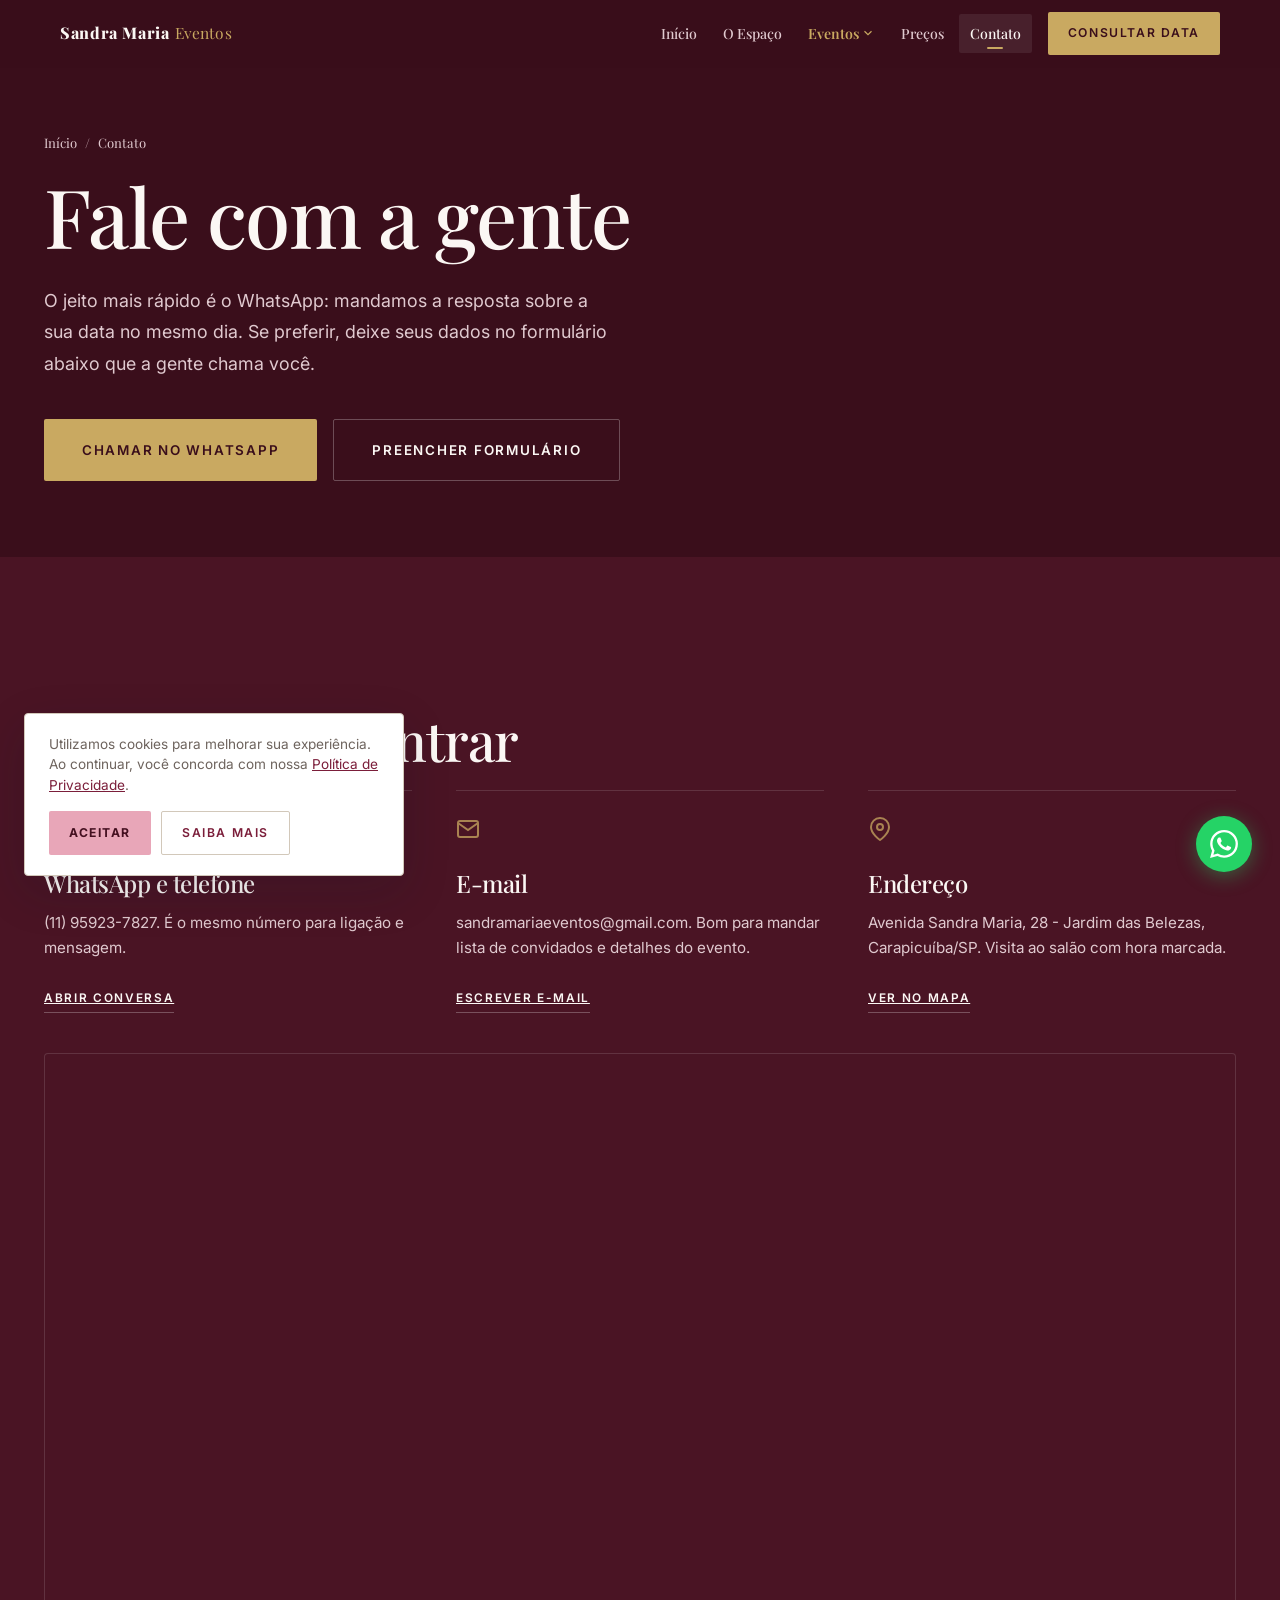
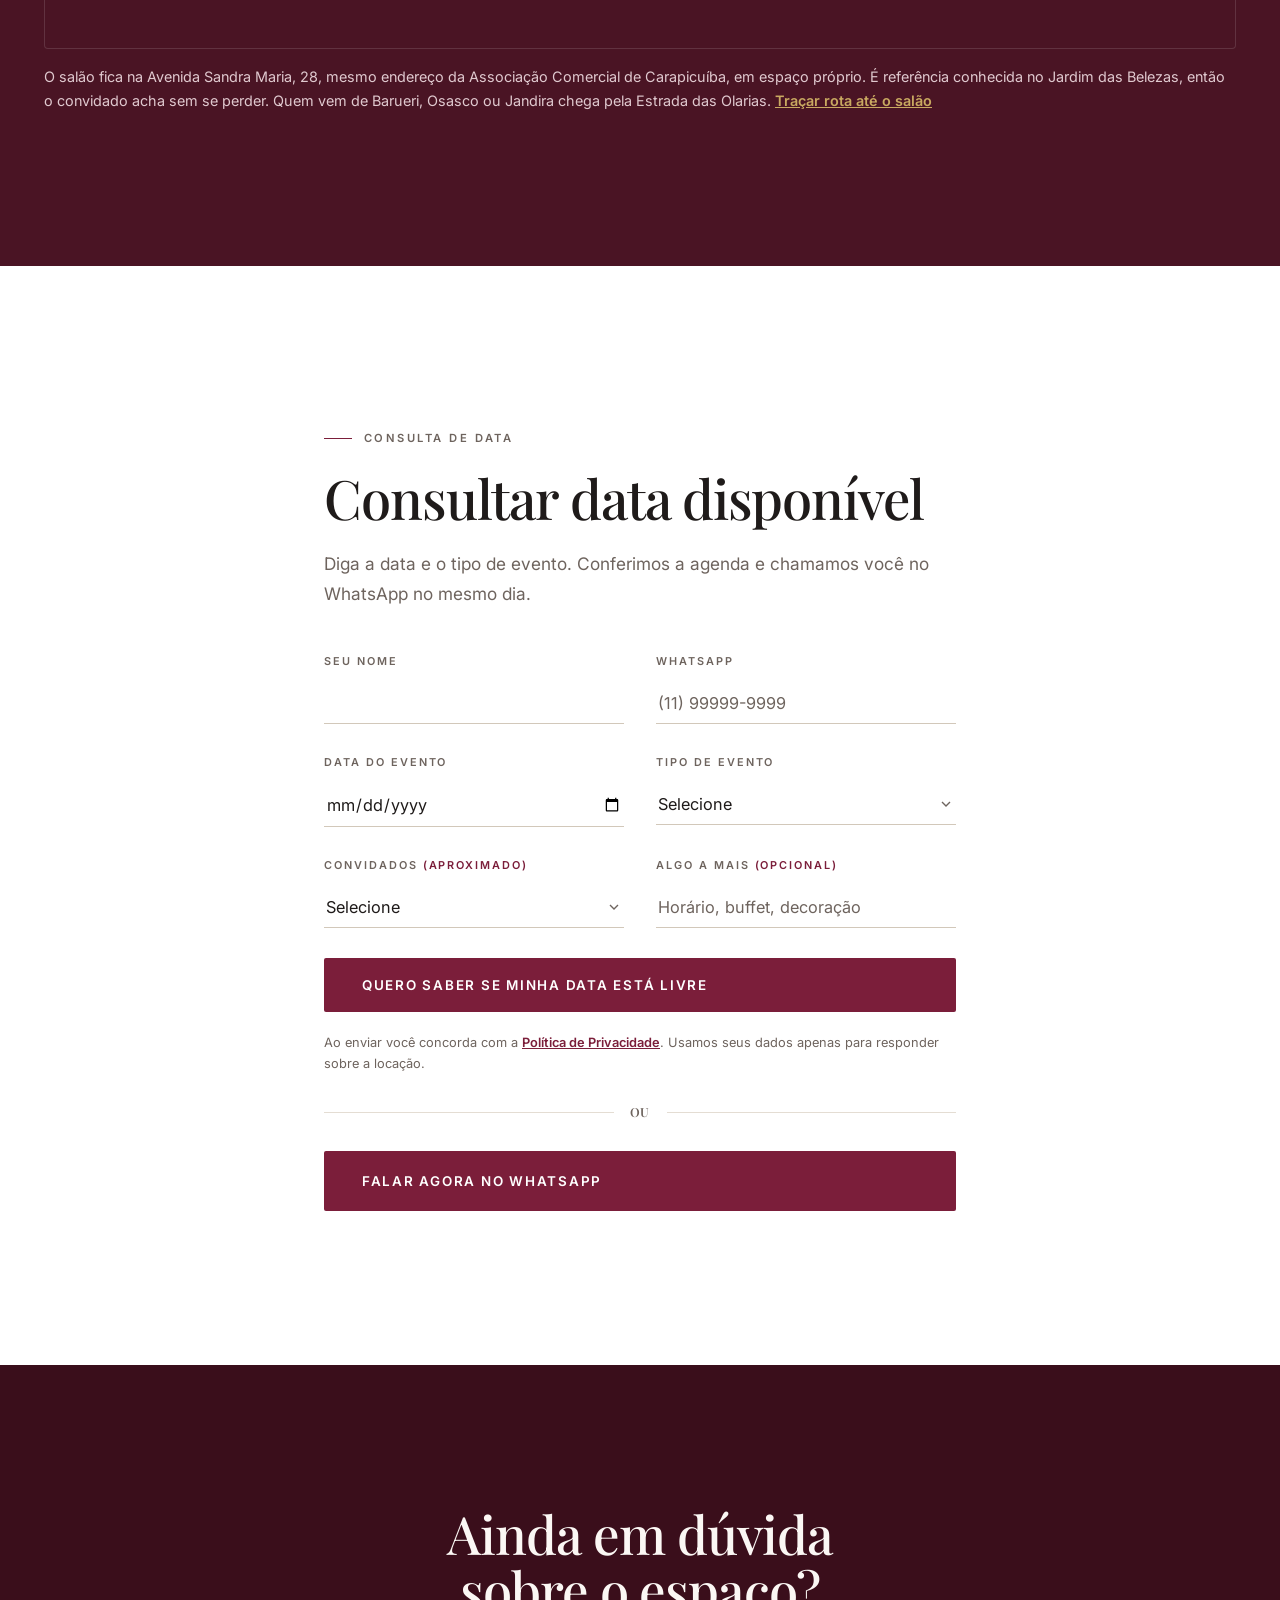
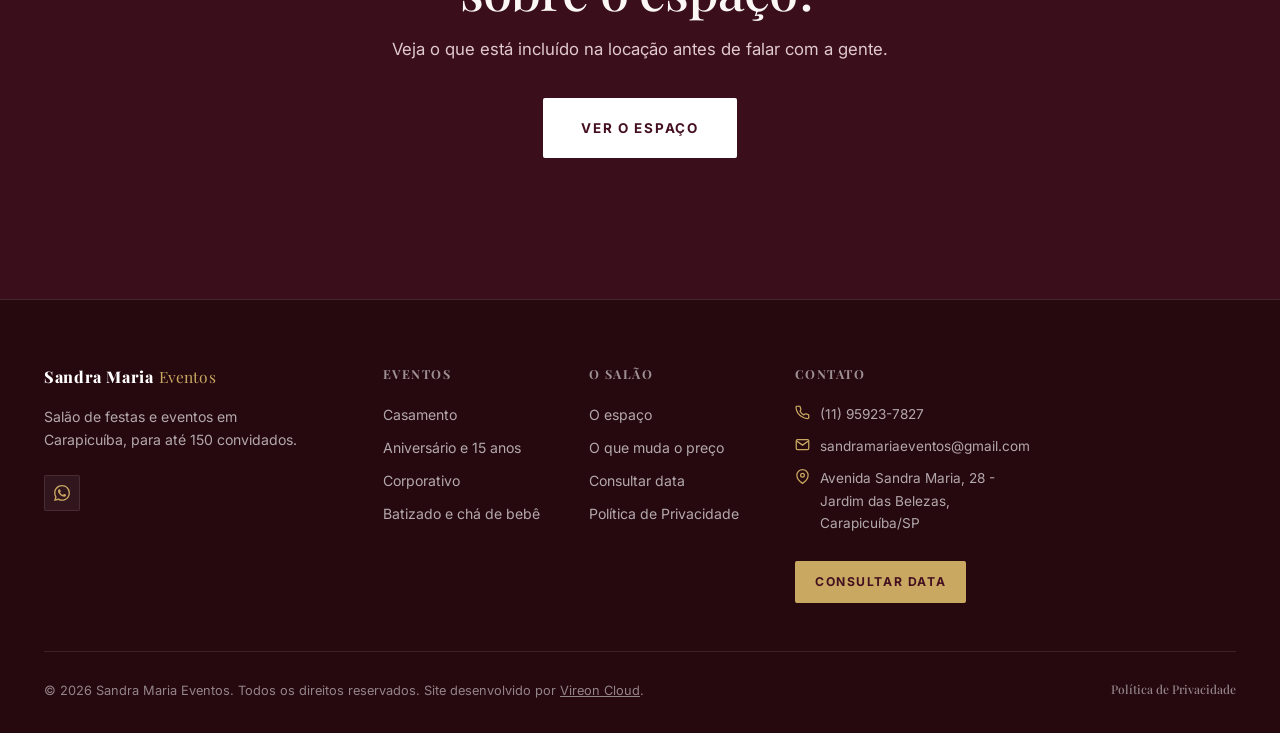
==== commit f4d59db7: "feat: primeira secao das paginas internas em vinho Cada pagina interna abria com hero vinho e caia d" ====
--- a/contato/index.html
+++ b/contato/index.html
@@ -89,7 +89,7 @@
   </div>
 </section>
 
-<section class="section">
+<section class="section section--wine section--alt">
   <div class="container">
     <h2 class="section-title">Onde nos encontrar</h2>
     <div class="solutions-grid sr-stagger">
--- a/css/styles.css
+++ b/css/styles.css
@@ -1518,6 +1518,8 @@
 /* ── Formulário ──
    Campo com fio embaixo em vez de caixa fechada. Menos moldura na tela e
    o cursor cai direto sobre a linha, que é o que o olho já procura. */
+/* O rótulo do primeiro campo encostava no texto de apoio da seção. */
+#leadForm { margin-top: 44px; }
 .form-group { margin-bottom: 30px; }
 .form-label {
   display: block;
